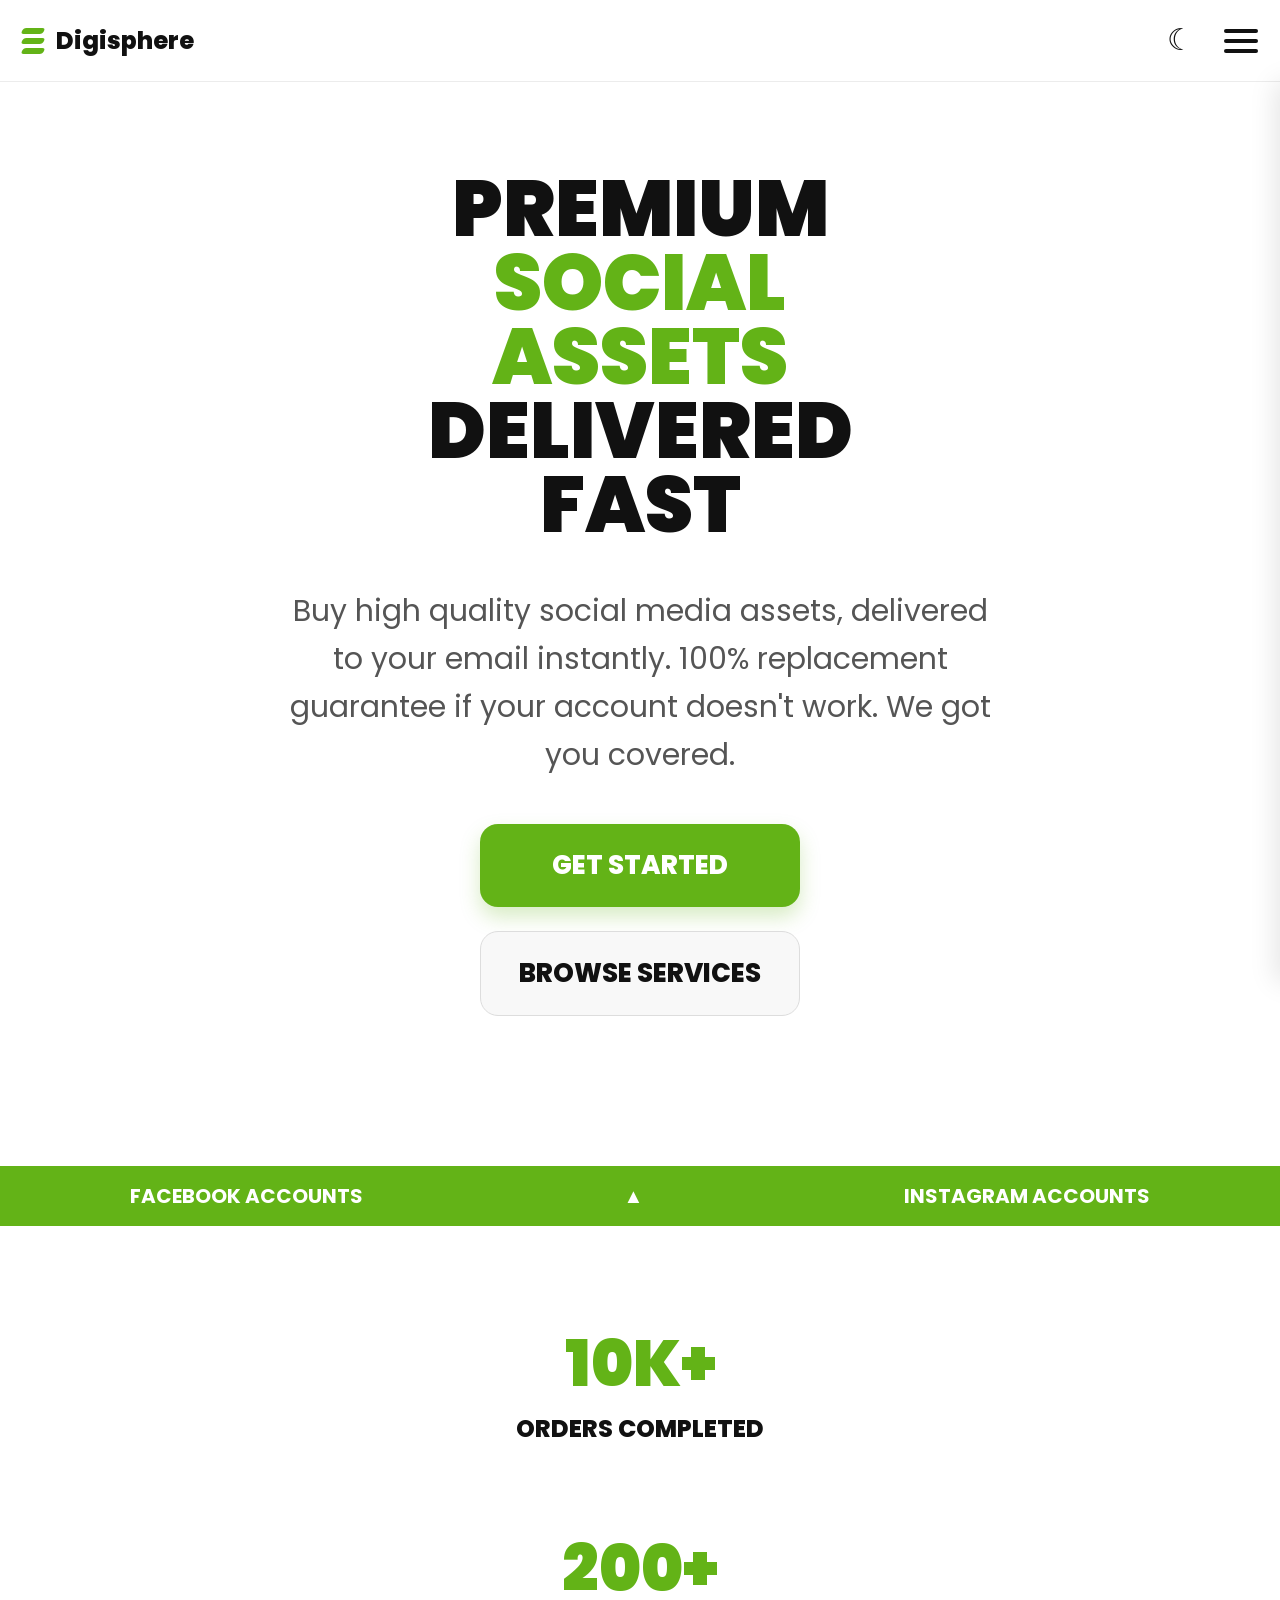
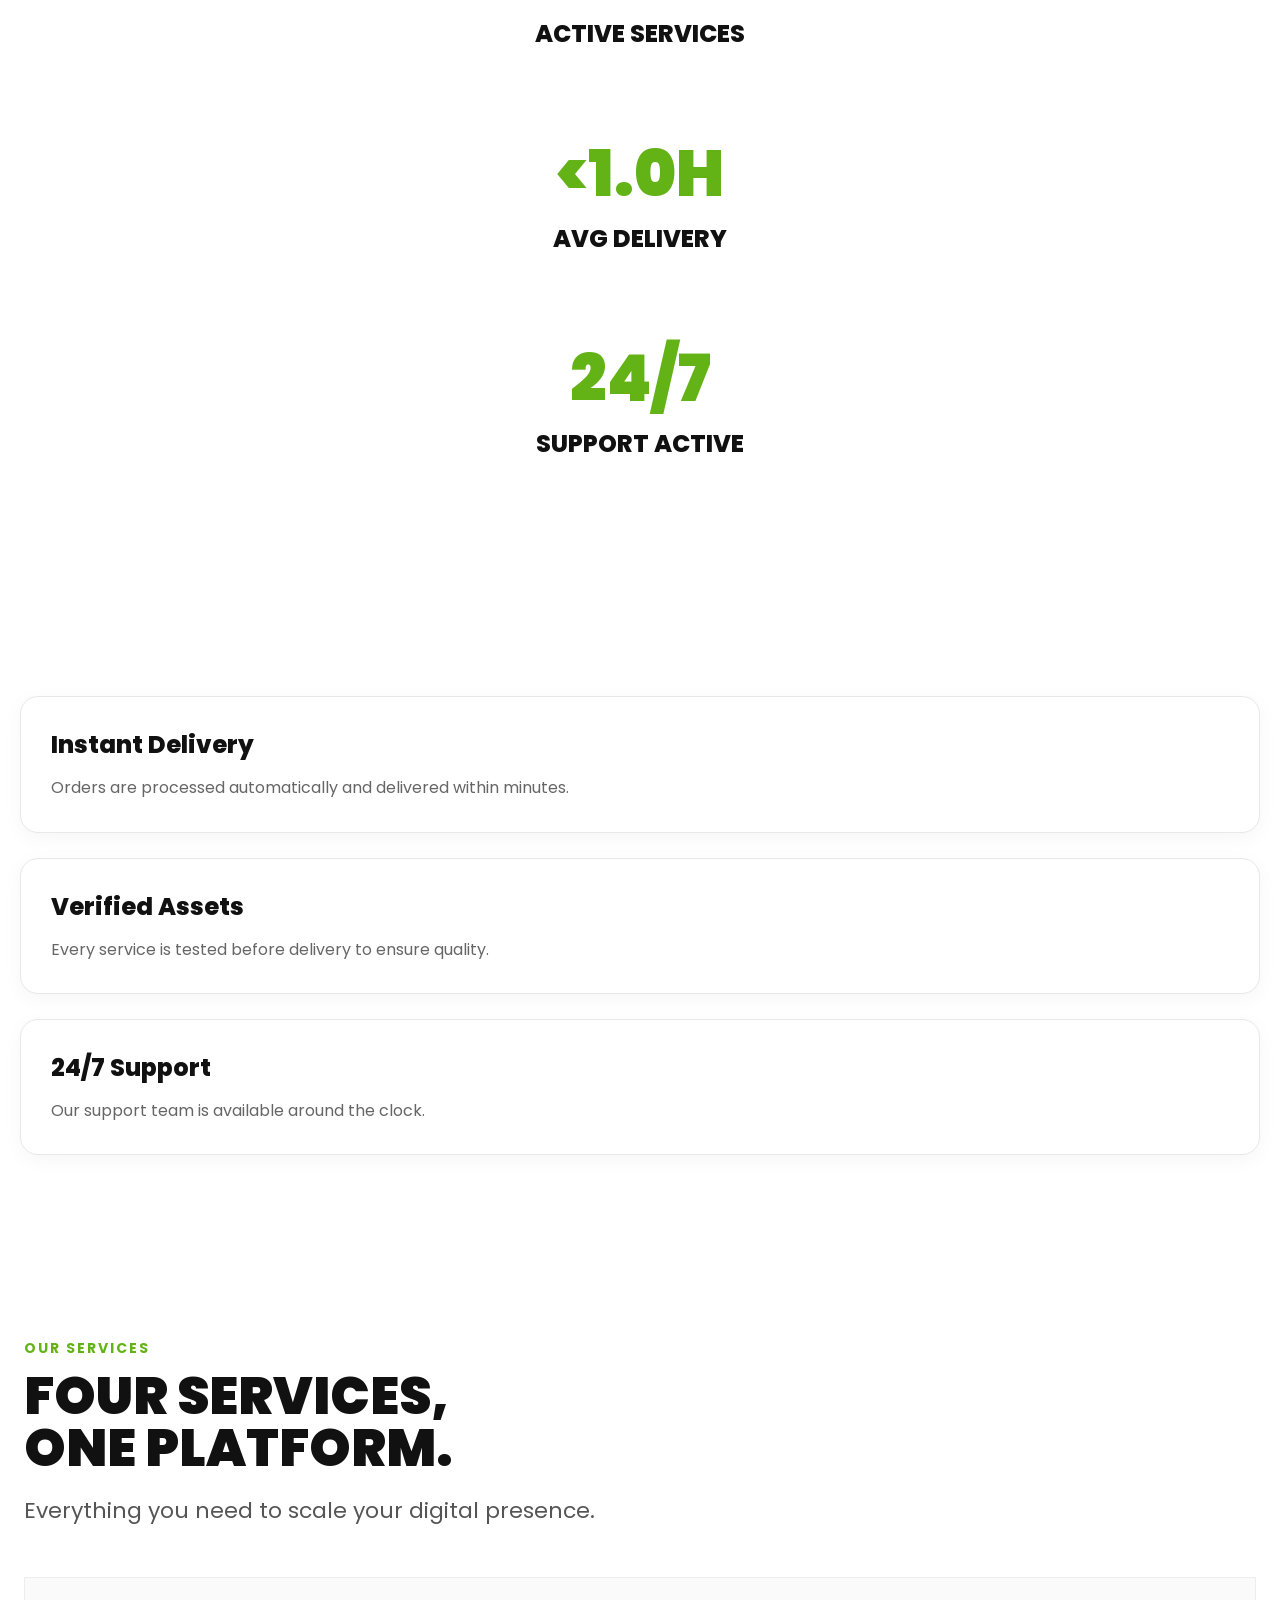
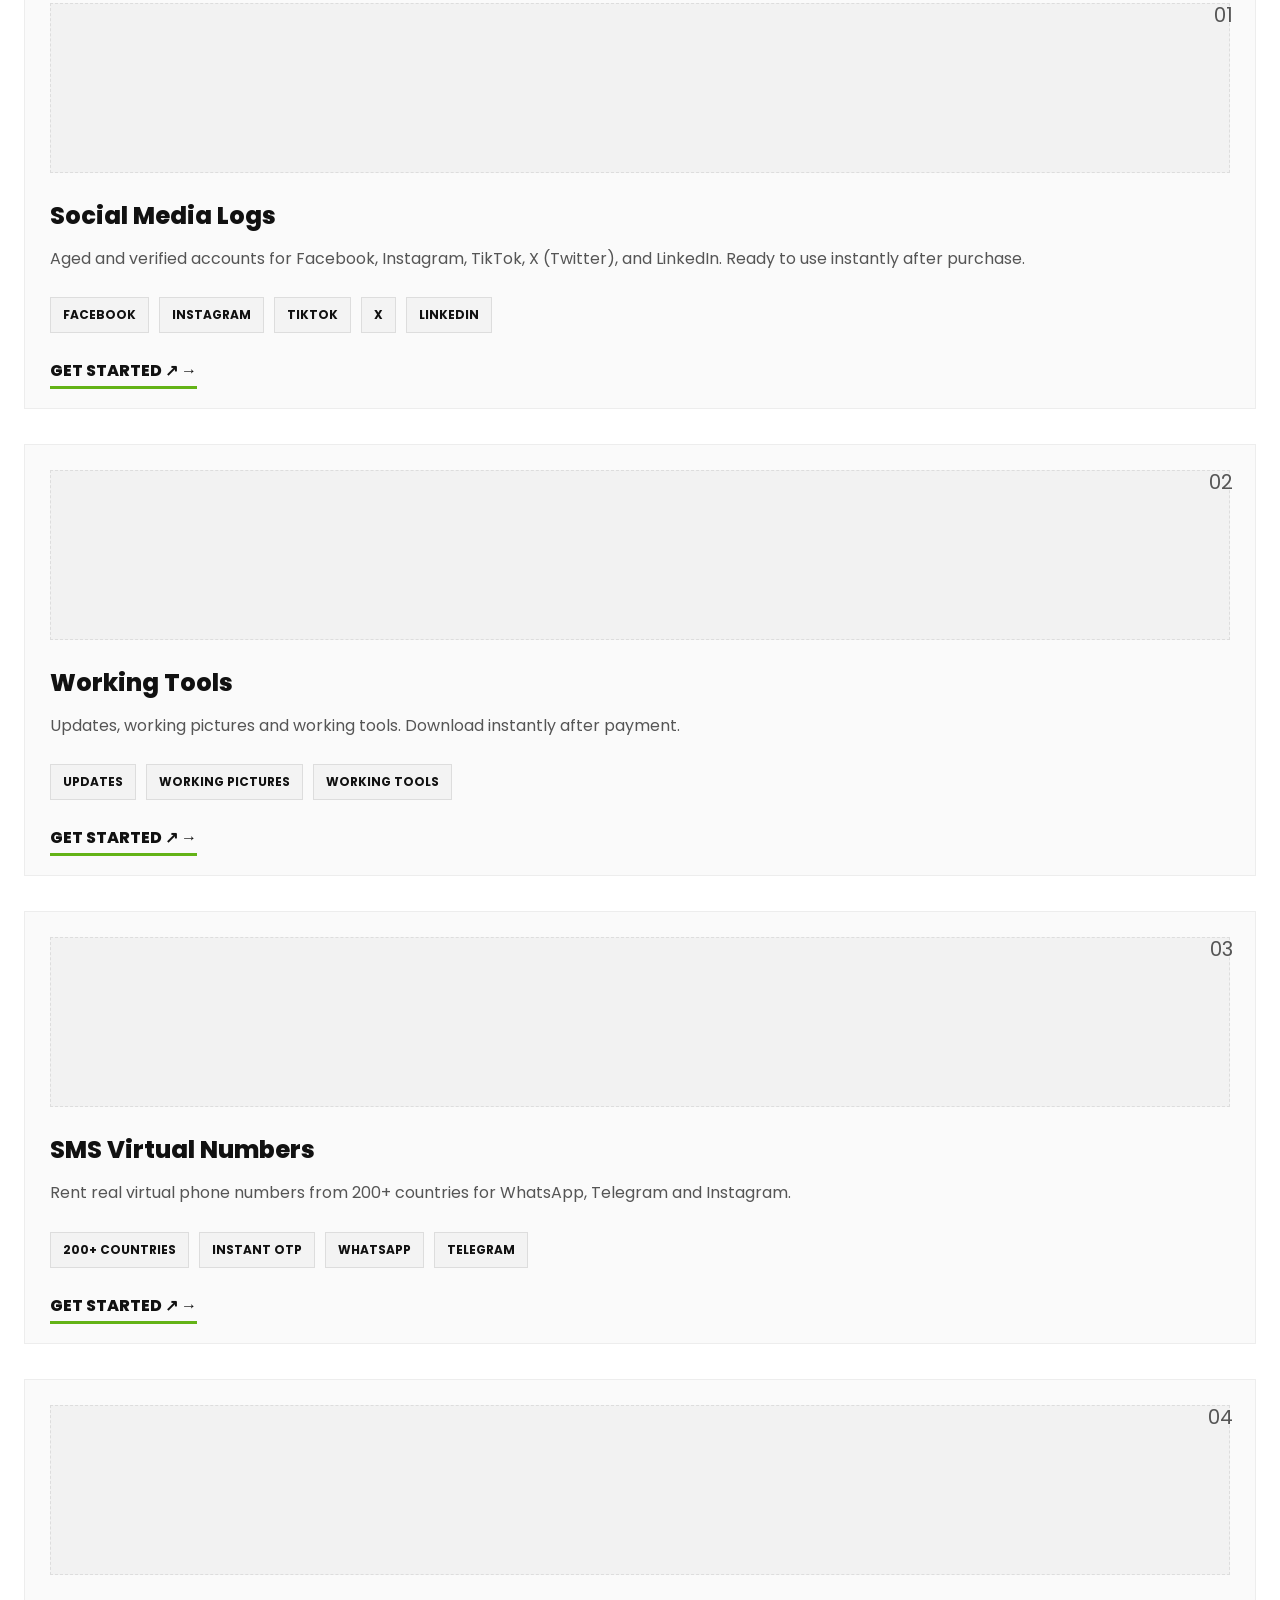
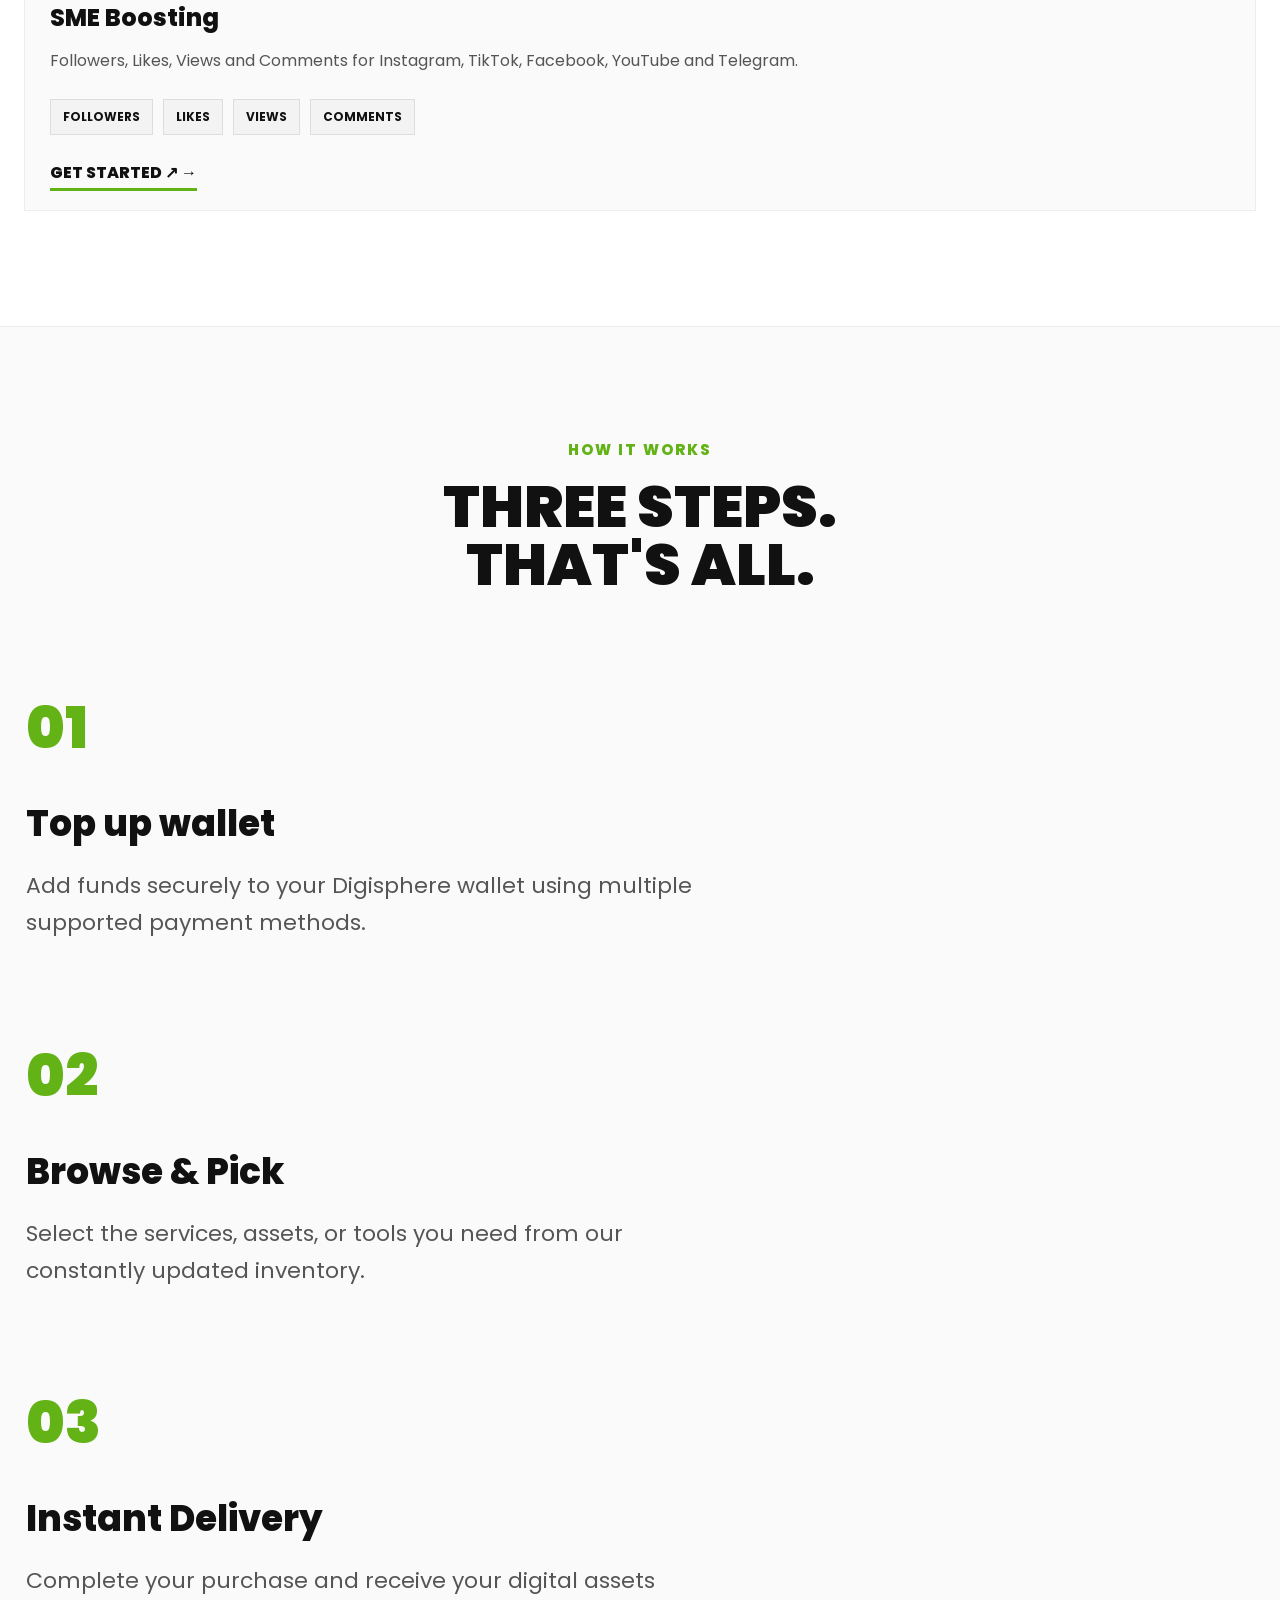
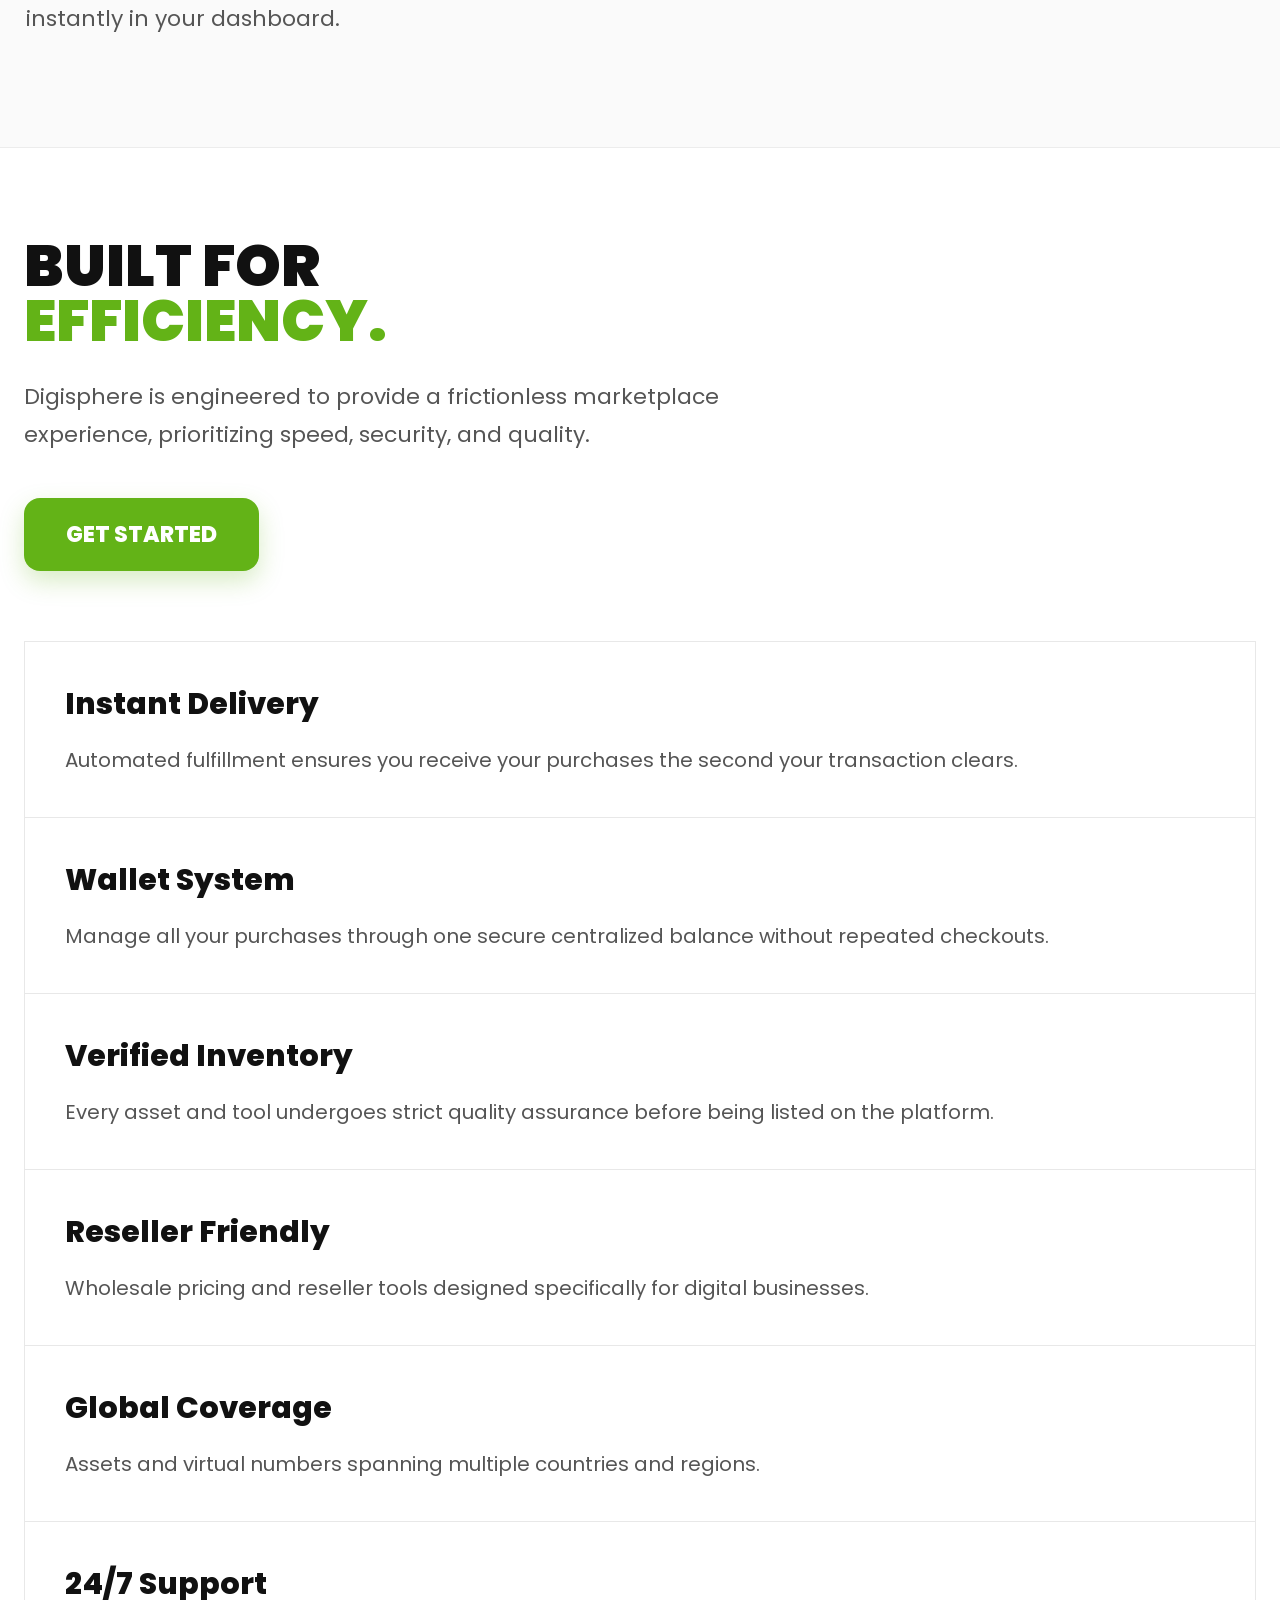
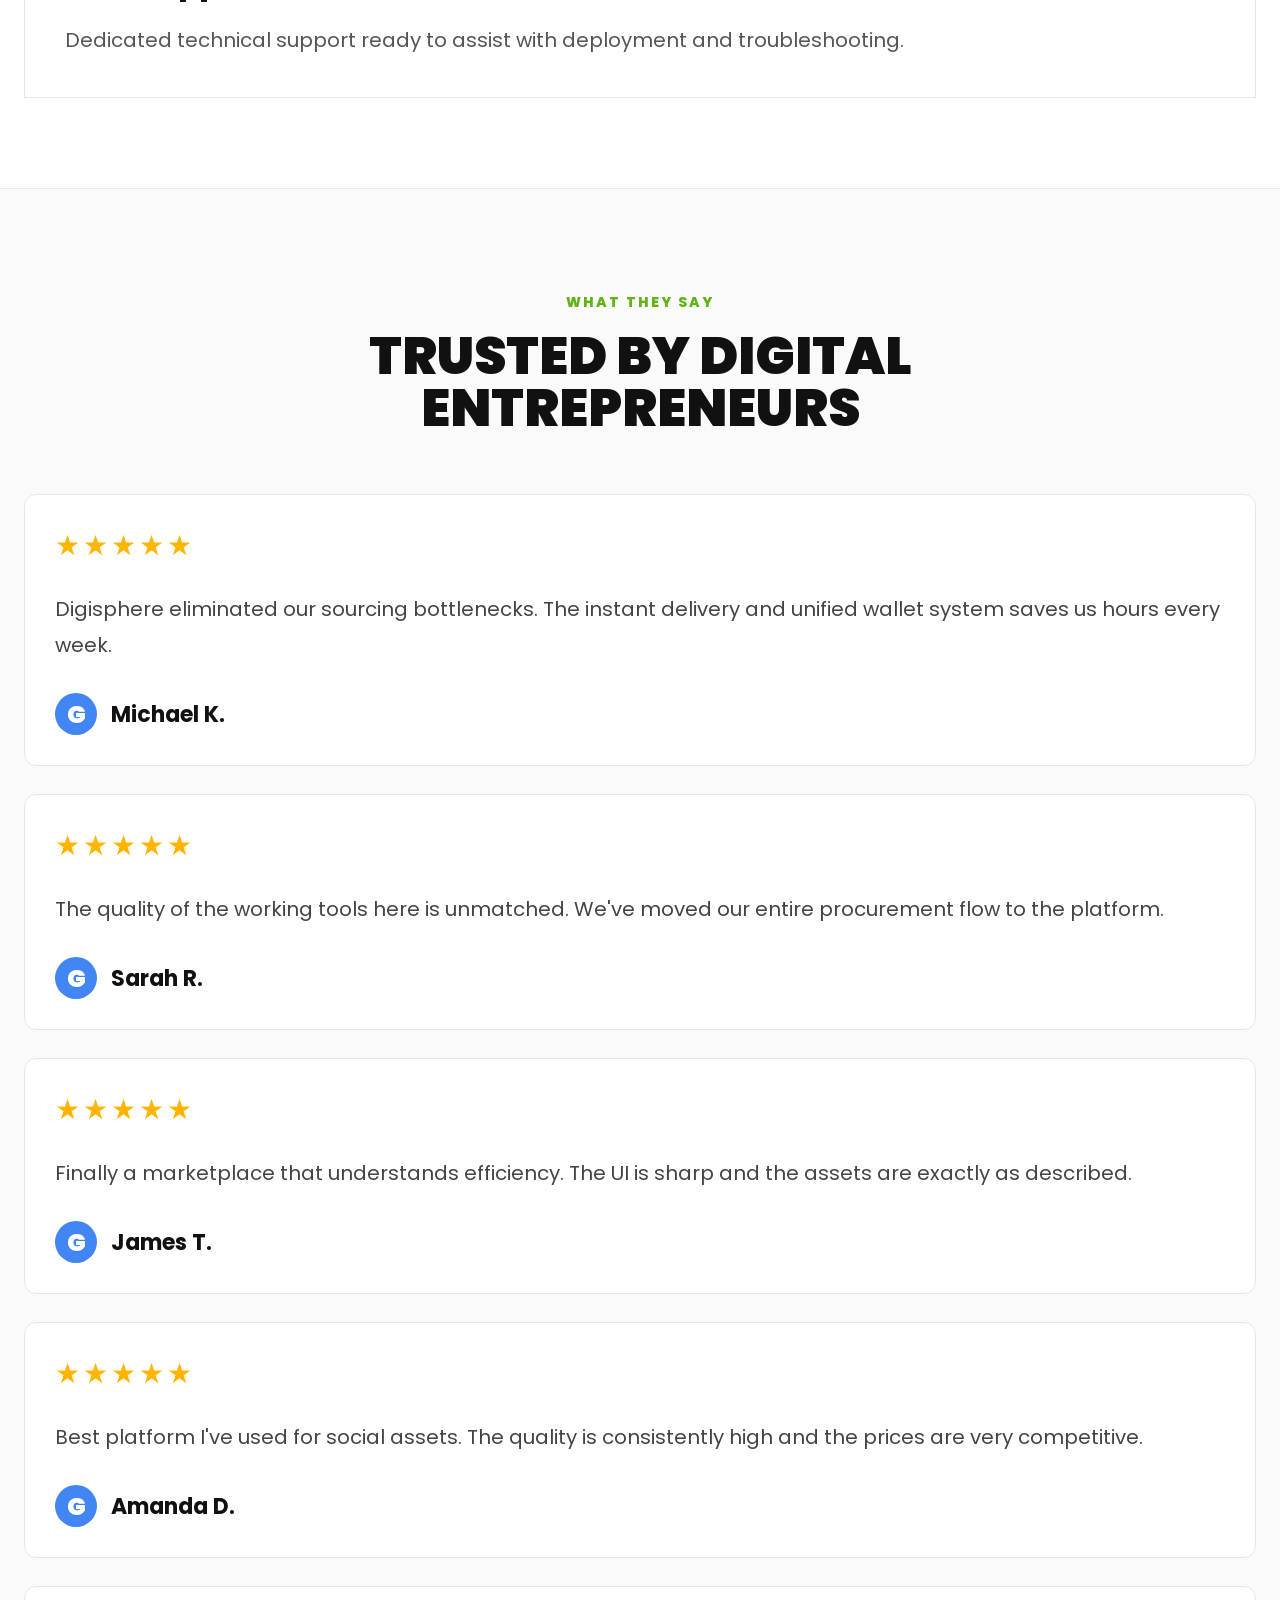
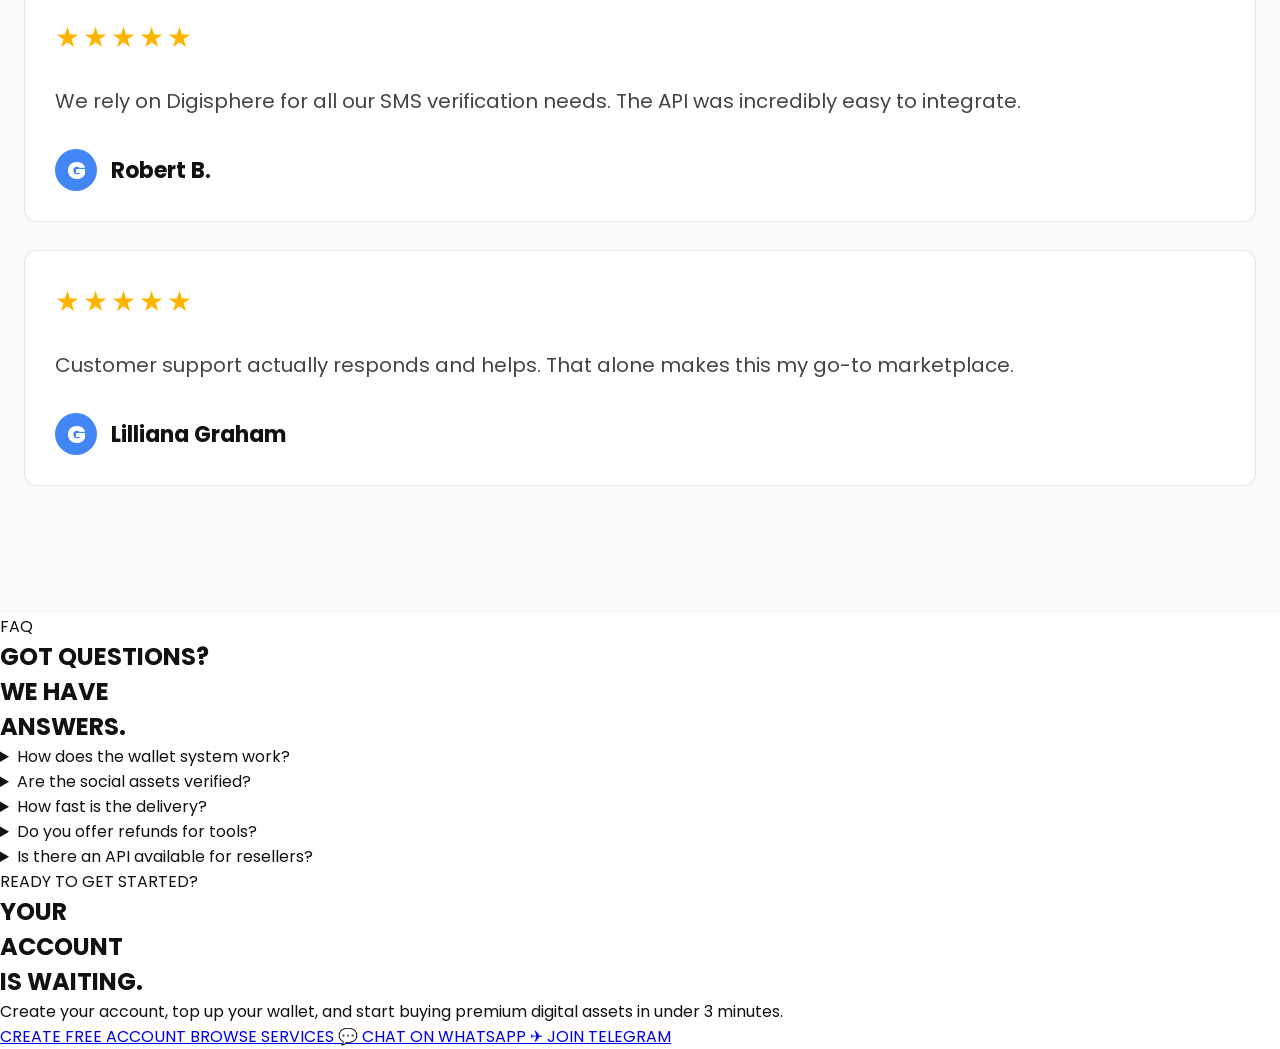
==== index.html @ 0a5900c3 "Add FAQ and CTA sections to index.html" ====
<!DOCTYPE html>
<html lang="en">
<head>
<meta charset="UTF-8">
<meta name="viewport" content="width=device-width, initial-scale=1.0">

<title>Digisphere</title>

<link rel="preconnect" href="https://fonts.googleapis.com">
<link rel="preconnect" href="https://fonts.gstatic.com" crossorigin>

<link href="https://fonts.googleapis.com/css2?family=Poppins:wght@300;400;500;600;700;800;900&display=swap" rel="stylesheet">

<link rel="stylesheet" href="style.css">
</head>

<body>

<header>

    <div class="logo">

        <div class="logo-icon">
            <span></span>
            <span></span>
            <span></span>
        </div>

        <h2>Digisphere</h2>

    </div>

    <div class="header-icons">

        <div class="moon">☾</div>

        <input type="checkbox" id="menu-toggle">

        <label for="menu-toggle" class="menu">

            <span></span>
            <span></span>
            <span></span>

        </label>

    </div>

</header>

<nav class="mobile-menu">

    <a href="#">Home</a>
    <a href="#">Services</a>
    <a href="#">Pricing</a>
    <a href="#">FAQ</a>
    <a href="#">Contact</a>

</nav>

</header>

<section class="hero">

<h1>
<span class="black">PREMIUM</span>

<span class="green">SOCIAL</span>

<span class="green">ASSETS</span>

<span class="black">DELIVERED</span>

<span class="black">FAST</span>
</h1>

<p>

Buy high quality social media assets,
delivered to your email instantly.
100% replacement guarantee if your
account doesn't work. We got you covered.

</p>

<div class="buttons">

<a href="#" class="btn green-btn">
GET STARTED
</a>

<a href="#" class="btn white-btn">
BROWSE SERVICES
</a>

</div>

</section>

<section class="ticker">

<div>FACEBOOK ACCOUNTS</div>

<div>▲</div>

<div>INSTAGRAM ACCOUNTS</div>

</section>

<section class="stats">

<div class="stat">

<h2>10K+</h2>

<p>ORDERS COMPLETED</p>

</div>

<div class="stat">

<h2>200+</h2>

<p>ACTIVE SERVICES</p>

</div>

<div class="stat">

<h2>&lt;1.0H</h2>

<p>AVG DELIVERY</p>

</div>

<div class="stat">

<h2>24/7</h2>

<p>SUPPORT ACTIVE</p>

</div>

</section>
<section class="features">

    <div class="feature-box">

        <h3>Instant Delivery</h3>

        <p>
            Orders are processed automatically and delivered within minutes.
        </p>

    </div>

    <div class="feature-box">

        <h3>Verified Assets</h3>

        <p>
            Every service is tested before delivery to ensure quality.
        </p>

    </div>

    <div class="feature-box">

        <h3>24/7 Support</h3>

        <p>
            Our support team is available around the clock.
        </p>

    </div>

</section>
<section class="services">

    <div class="section-title">
        <span>OUR SERVICES</span>
        <h2>FOUR SERVICES,<br>ONE PLATFORM.</h2>
        <p>Everything you need to scale your digital presence.</p>
    </div>

    <div class="service-card">

        <div class="service-image"></div>

        <div class="service-number">01</div>

        <h3>Social Media Logs</h3>

        <p>
            Aged and verified accounts for Facebook, Instagram,
            TikTok, X (Twitter), and LinkedIn. Ready to use
            instantly after purchase.
        </p>

        <div class="tags">
            <span>FACEBOOK</span>
            <span>INSTAGRAM</span>
            <span>TIKTOK</span>
            <span>X</span>
            <span>LINKEDIN</span>
        </div>

        <a href="#" class="service-btn">
            GET STARTED ↗ →
        </a>

    </div>

    <div class="service-card">

        <div class="service-image"></div>

        <div class="service-number">02</div>

        <h3>Working Tools</h3>

        <p>
            Updates, working pictures and working tools.
            Download instantly after payment.
        </p>

        <div class="tags">
            <span>UPDATES</span>
            <span>WORKING PICTURES</span>
            <span>WORKING TOOLS</span>
        </div>

        <a href="#" class="service-btn">
            GET STARTED ↗ →
        </a>

    </div>

    <div class="service-card">

        <div class="service-image"></div>

        <div class="service-number">03</div>

        <h3>SMS Virtual Numbers</h3>

        <p>
            Rent real virtual phone numbers from
            200+ countries for WhatsApp,
            Telegram and Instagram.
        </p>

        <div class="tags">
            <span>200+ COUNTRIES</span>
            <span>INSTANT OTP</span>
            <span>WHATSAPP</span>
            <span>TELEGRAM</span>
        </div>

        <a href="#" class="service-btn">
            GET STARTED ↗ →
        </a>

    </div>

    <div class="service-card">

        <div class="service-image"></div>

        <div class="service-number">04</div>

        <h3>SME Boosting</h3>

        <p>
            Followers, Likes, Views and Comments
            for Instagram, TikTok, Facebook,
            YouTube and Telegram.
        </p>

        <div class="tags">
            <span>FOLLOWERS</span>
            <span>LIKES</span>
            <span>VIEWS</span>
            <span>COMMENTS</span>
        </div>

        <a href="#" class="service-btn">
            GET STARTED ↗ →
        </a>

    </div>

</section>
<section class="how-it-works">

    <div class="how-title">

        <span>HOW IT WORKS</span>

        <h2>
            THREE STEPS.<br>
            THAT'S ALL.
        </h2>

    </div>

    <div class="steps">

        <div class="step">

            <div class="step-number">01</div>

            <h3>Top up wallet</h3>

            <p>
                Add funds securely to your Digisphere wallet
                using multiple supported payment methods.
            </p>

        </div>

        <div class="step">

            <div class="step-number">02</div>

            <h3>Browse & Pick</h3>

            <p>
                Select the services, assets, or tools you
                need from our constantly updated inventory.
            </p>

        </div>

        <div class="step">

            <div class="step-number">03</div>

            <h3>Instant Delivery</h3>

            <p>
                Complete your purchase and receive your
                digital assets instantly in your dashboard.
            </p>

        </div>

    </div>

</section>
<section class="efficiency">

    <div class="efficiency-header">

        <h2>
            <span class="black">BUILT FOR</span><br>
            <span class="green">EFFICIENCY.</span>
        </h2>

        <p>
            Digisphere is engineered to provide a frictionless marketplace
            experience, prioritizing speed, security, and quality.
        </p>

        <a href="#" class="efficiency-btn">
            GET STARTED
        </a>

    </div>

    <div class="feature-list">

        <div class="feature-item">
            <h3>Instant Delivery</h3>
            <p>Automated fulfillment ensures you receive your purchases the second your transaction clears.</p>
        </div>

        <div class="feature-item">
            <h3>Wallet System</h3>
            <p>Manage all your purchases through one secure centralized balance without repeated checkouts.</p>
        </div>

        <div class="feature-item">
            <h3>Verified Inventory</h3>
            <p>Every asset and tool undergoes strict quality assurance before being listed on the platform.</p>
        </div>

        <div class="feature-item">
            <h3>Reseller Friendly</h3>
            <p>Wholesale pricing and reseller tools designed specifically for digital businesses.</p>
        </div>

        <div class="feature-item">
            <h3>Global Coverage</h3>
            <p>Assets and virtual numbers spanning multiple countries and regions.</p>
        </div>

        <div class="feature-item">
            <h3>24/7 Support</h3>
            <p>Dedicated technical support ready to assist with deployment and troubleshooting.</p>
        </div>

    </div>

</section>
<section class="testimonials">

    <div class="testimonial-title">

        <span>WHAT THEY SAY</span>

        <h2>TRUSTED BY DIGITAL<br>ENTREPRENEURS</h2>

    </div>

    <div class="testimonial-card">

        <div class="stars">★★★★★</div>

        <p>
            Digisphere eliminated our sourcing bottlenecks.
            The instant delivery and unified wallet system
            saves us hours every week.
        </p>

        <div class="reviewer">
            <div class="google-logo">G</div>
            <h4>Michael K.</h4>
        </div>

    </div>

    <div class="testimonial-card">

        <div class="stars">★★★★★</div>

        <p>
            The quality of the working tools here is unmatched.
            We've moved our entire procurement flow to the platform.
        </p>

        <div class="reviewer">
            <div class="google-logo">G</div>
            <h4>Sarah R.</h4>
        </div>

    </div>

    <div class="testimonial-card">

        <div class="stars">★★★★★</div>

        <p>
            Finally a marketplace that understands efficiency.
            The UI is sharp and the assets are exactly as described.
        </p>

        <div class="reviewer">
            <div class="google-logo">G</div>
            <h4>James T.</h4>
        </div>

    </div>

    <div class="testimonial-card">

        <div class="stars">★★★★★</div>

        <p>
            Best platform I've used for social assets.
            The quality is consistently high and the prices are very competitive.
        </p>

        <div class="reviewer">
            <div class="google-logo">G</div>
            <h4>Amanda D.</h4>
        </div>

    </div>

    <div class="testimonial-card">

        <div class="stars">★★★★★</div>

        <p>
            We rely on Digisphere for all our SMS verification
            needs. The API was incredibly easy to integrate.
        </p>

        <div class="reviewer">
            <div class="google-logo">G</div>
            <h4>Robert B.</h4>
        </div>

    </div>

    <div class="testimonial-card">

        <div class="stars">★★★★★</div>

        <p>
            Customer support actually responds and helps.
            That alone makes this my go-to marketplace.
        </p>

        <div class="reviewer">
            <div class="google-logo">G</div>
            <h4>Lilliana Graham</h4>
        </div>

    </div>

</section>
<section class="faq">

    <div class="faq-header">

        <span>FAQ</span>

        <h2>
            GOT QUESTIONS?<br>
            WE HAVE<br>
            ANSWERS.
        </h2>

    </div>

    <div class="faq-list">

        <details>
            <summary>How does the wallet system work?</summary>
            <p>Add funds once and use your wallet balance to purchase any service instantly.</p>
        </details>

        <details>
            <summary>Are the social assets verified?</summary>
            <p>Yes. Every account and digital asset is checked before being listed.</p>
        </details>

        <details>
            <summary>How fast is the delivery?</summary>
            <p>Most orders are delivered automatically within a few minutes.</p>
        </details>

        <details>
            <summary>Do you offer refunds for tools?</summary>
            <p>Refunds are handled according to our replacement and refund policy.</p>
        </details>

        <details>
            <summary>Is there an API available for resellers?</summary>
            <p>Yes. API access is available for approved reseller accounts.</p>
        </details>

    </div>

</section>


<section class="cta">

    <div class="cta-box">

        <span>READY TO GET STARTED?</span>

        <h2>
            YOUR<br>
            ACCOUNT<br>
            IS WAITING.
        </h2>

        <p>

            Create your account, top up your wallet,
            and start buying premium digital assets
            in under 3 minutes.

        </p>

        <a href="singup.html" class="cta-main">
            CREATE FREE ACCOUNT
        </a>

        <a href="browse.html" class="cta-outline">
            BROWSE SERVICES
        </a>

        <a href="2349117412352" class="cta-whatsapp">
            💬 CHAT ON WHATSAPP
        </a>

        <a href="https://t.me/+Xbt-w6-TwsozYjY0" class="cta-telegram">
            ✈ JOIN TELEGRAM
        </a>

    </div>

</section>
</body>
</html>
---- style.css ----
/* ==========================
   GLOBAL
========================== */

*{
    margin:0;
    padding:0;
    box-sizing:border-box;
}

body{
    font-family:'Poppins',sans-serif;
    background:#ffffff;
    color:#111;
}

/* ==========================
   HEADER
========================== */

header{
    height:82px;
    display:flex;
    justify-content:space-between;
    align-items:center;
    padding:0 22px;
    border-bottom:1px solid #ececec;
    background:#fff;
    position:sticky;
    top:0;
    z-index:100;
}

.logo{
    display:flex;
    align-items:center;
    gap:12px;
}

.logo h2{
    font-size:24px;
    font-weight:800;
    color:#111;
}

/* Logo */

.logo-icon{
    display:flex;
    flex-direction:column;
    gap:4px;
}

.logo-icon span{
    width:22px;
    height:6px;
    background:#63b317;
    border-radius:30px;
    transform:skew(-25deg);
}

.header-icons{
    display:flex;
    align-items:center;
    gap:30px;
}

.moon{
    font-size:30px;
    cursor:pointer;
}

.menu{
    display:flex;
    flex-direction:column;
    gap:6px;
    cursor:pointer;
}

.menu span{
    width:34px;
    height:4px;
    background:#111;
    border-radius:20px;
}

/* ==========================
   HERO
========================== */

.hero{
    max-width:900px;
    margin:auto;
    padding:90px 25px 70px;
    text-align:center;
}

.hero h1{
    display:flex;
    flex-direction:column;
    line-height:.95;
}

.hero h1 span{
    font-size:78px;
    font-weight:900;
}

.black{
    color:#111;
}

.green{
    color:#63b317;
}

.hero p{
    margin:45px auto;
    max-width:720px;
    font-size:30px;
    line-height:1.6;
    color:#555;
}

/* ==========================
   BUTTONS
========================== */

.buttons{
    display:flex;
    flex-direction:column;
    align-items:center;
    gap:24px;
}

.btn{
    width:320px;
    text-decoration:none;
    text-align:center;
    padding:22px 0;
    border-radius:18px;
    font-weight:800;
    font-size:26px;
    transition:.3s;
}

.green-btn{
    background:#63b317;
    color:#fff;
    box-shadow:0 10px 20px rgba(99,179,23,.25);
}

.green-btn:hover{
    transform:translateY(-2px);
}

.white-btn{
    background:#f8f8f8;
    color:#111;
    border:1px solid #ddd;
}

/* ==========================
   GREEN BAR
========================== */

.ticker{
    margin-top:80px;
    background:#63b317;
    color:#fff;
    height:60px;
    display:flex;
    justify-content:space-around;
    align-items:center;
    font-weight:700;
    font-size:20px;
}

/* ==========================
   STATS
========================== */

.stats{
    padding:90px 20px;
    text-align:center;
}

.stat{
    margin-bottom:75px;
}

.stat h2{
    color:#63b317;
    font-size:64px;
    font-weight:900;
}

.stat p{
    font-size:24px;
    font-weight:800;
    color:#111;
}

/* ==========================
   MOBILE
========================== */

@media(max-width:768px){

.logo h2{
    font-size:20px;
}

.hero{
    padding:70px 22px 50px;
}

.hero h1 span{
    font-size:38px;
}

.hero p{
    font-size:18px;
    margin:35px auto;
}

.btn{
    width:275px;
    font-size:18px;
    padding:18px 0;
    border-radius:14px;
}

.ticker{
    font-size:14px;
    height:52px;
}

.stat{
    margin-bottom:55px;
}

.stat h2{
    font-size:48px;
}

.stat p{
    font-size:18px;
}

.moon{
    font-size:22px;
}

.menu span{
    width:28px;
    height:3px;
}

header{
    height:72px;
    padding:0 18px;
}

}
/* ==========================
   MOBILE MENU
========================== */

#menu-toggle{
    display:none;
}

.mobile-menu{
    position:fixed;
    top:82px;
    right:-280px;
    width:280px;
    height:100vh;
    background:#fff;
    box-shadow:-5px 0 25px rgba(0,0,0,.1);
    transition:.35s ease;
    z-index:999;
    display:flex;
    flex-direction:column;
    padding:40px 25px;
    gap:25px;
}

.mobile-menu a{
    text-decoration:none;
    color:#111;
    font-size:18px;
    font-weight:600;
}

#menu-toggle:checked ~ .mobile-menu{
    right:0;
}

.mobile-menu a:hover{
    color:#63b317;
}
/* ==========================
   FEATURES
========================== */

.features{
    padding:70px 20px 100px;
    display:flex;
    flex-direction:column;
    gap:25px;
}

.feature-box{
    background:#fff;
    border:1px solid #e8e8e8;
    border-radius:18px;
    padding:30px;
    box-shadow:0 5px 20px rgba(0,0,0,.04);
}

.feature-box h3{
    font-size:24px;
    font-weight:800;
    margin-bottom:12px;
}

.feature-box p{
    color:#666;
    line-height:1.7;
}
/*==========================
   SERVICES
==========================*/

.services{
    padding:80px 24px;
    background:#fff;
}

.section-title span{
    color:#63b317;
    font-size:14px;
    font-weight:700;
    letter-spacing:2px;
}

.section-title h2{
    margin-top:10px;
    font-size:52px;
    line-height:1;
    font-weight:900;
    color:#111;
}

.section-title p{
    margin-top:20px;
    color:#555;
    font-size:22px;
    margin-bottom:50px;
}

.service-card{
    position:relative;
    background:#fafafa;
    border:1px solid #ededed;
    padding:25px;
    margin-bottom:35px;
}

.service-image{
    width:100%;
    height:170px;
    background:#f2f2f2;
    border:1px dashed #ddd;
    margin-bottom:25px;
}

.service-number{
    position:absolute;
    top:22px;
    right:22px;
    font-size:20px;
    color:#555;
}

.service-card h3{
    font-size:24px;
    font-weight:800;
    margin-bottom:12px;
}

.service-card p{
    color:#555;
    line-height:1.7;
}

.tags{
    display:flex;
    flex-wrap:wrap;
    gap:10px;
    margin:25px 0;
}

.tags span{
    background:#f3f3f3;
    border:1px solid #ddd;
    padding:8px 12px;
    font-size:12px;
    font-weight:700;
}

.service-btn{
    color:#111;
    text-decoration:none;
    font-weight:800;
    border-bottom:3px solid #63b317;
    padding-bottom:4px;
}

@media(max-width:768px){

.section-title h2{
    font-size:42px;
}

.section-title p{
    font-size:18px;
}

.service-card{
    padding:24px;
}

.service-image{
    height:150px;
}

.service-card h3{
    font-size:20px;
}

}
/*=========================
    HOW IT WORKS
=========================*/

.how-it-works{
    background:#fafafa;
    padding:110px 26px;
    border-top:1px solid #ececec;
    border-bottom:1px solid #ececec;
}

.how-title{
    text-align:center;
    margin-bottom:90px;
}

.how-title span{
    color:#63b317;
    font-size:15px;
    font-weight:800;
    letter-spacing:2px;
}

.how-title h2{
    margin-top:16px;
    font-size:58px;
    line-height:1;
    font-weight:900;
    color:#111;
}

.steps{
    display:flex;
    flex-direction:column;
    gap:90px;
}

.step-number{
    color:#63b317;
    font-size:58px;
    font-weight:900;
    margin-bottom:25px;
}

.step h3{
    font-size:36px;
    font-weight:800;
    color:#111;
    margin-bottom:16px;
}

.step p{
    font-size:22px;
    line-height:1.7;
    color:#555;
    max-width:700px;
}

/* Mobile */

@media(max-width:768px){

.how-it-works{
    padding:90px 26px;
}

.how-title{
    margin-bottom:70px;
}

.how-title h2{
    font-size:38px;
}

.steps{
    gap:70px;
}

.step-number{
    font-size:46px;
}

.step h3{
    font-size:24px;
}

.step p{
    font-size:18px;
}

}
/*=========================
   BUILT FOR EFFICIENCY
=========================*/

.efficiency{
    padding:90px 24px;
    background:#fff;
}

.efficiency-header h2{
    font-size:58px;
    line-height:.95;
    font-weight:900;
    margin-bottom:30px;
}

.efficiency-header p{
    font-size:22px;
    line-height:1.7;
    color:#555;
    max-width:700px;
    margin-bottom:45px;
}

.efficiency-btn{
    display:inline-block;
    background:#63b317;
    color:#fff;
    text-decoration:none;
    font-weight:800;
    font-size:22px;
    padding:20px 42px;
    border-radius:16px;
    box-shadow:0 10px 24px rgba(99,179,23,.25);
    margin-bottom:70px;
}

.feature-list{
    border:1px solid #e8e8e8;
}

.feature-item{
    padding:40px;
    border-bottom:1px solid #e8e8e8;
}

.feature-item:last-child{
    border-bottom:none;
}

.feature-item h3{
    font-size:30px;
    font-weight:800;
    color:#111;
    margin-bottom:16px;
}

.feature-item p{
    font-size:20px;
    line-height:1.7;
    color:#555;
}

/* Mobile */

@media(max-width:768px){

.efficiency{
    padding:80px 24px;
}

.efficiency-header h2{
    font-size:38px;
}

.efficiency-header p{
    font-size:18px;
}

.efficiency-btn{
    width:210px;
    text-align:center;
    font-size:18px;
    padding:18px 0;
    border-radius:14px;
}

.feature-item{
    padding:28px;
}

.feature-item h3{
    font-size:20px;
}

.feature-item p{
    font-size:18px;
}

}
/*=========================
    TESTIMONIALS
=========================*/

.testimonials{
    background:#fafafa;
    padding:100px 24px;
    border-top:1px solid #ececec;
}

.testimonial-title{
    text-align:center;
    margin-bottom:60px;
}

.testimonial-title span{
    color:#63b317;
    font-size:14px;
    font-weight:800;
    letter-spacing:2px;
}

.testimonial-title h2{
    margin-top:16px;
    font-size:52px;
    font-weight:900;
    line-height:1;
    color:#111;
}

.testimonial-card{
    background:#fff;
    border:1px solid #e7e7e7;
    border-radius:12px;
    padding:30px;
    margin-bottom:28px;
}

.stars{
    color:#FFB400;
    font-size:28px;
    letter-spacing:3px;
    margin-bottom:24px;
}

.testimonial-card p{
    color:#444;
    font-size:20px;
    line-height:1.8;
    margin-bottom:30px;
}

.reviewer{
    display:flex;
    align-items:center;
    gap:14px;
}

.google-logo{
    width:42px;
    height:42px;
    border-radius:50%;
    background:#4285F4;
    color:#fff;
    display:flex;
    align-items:center;
    justify-content:center;
    font-size:24px;
    font-weight:900;
}

.reviewer h4{
    font-size:22px;
    font-weight:700;
    color:#111;
}

/* Mobile */

@media(max-width:768px){

.testimonials{
    padding:80px 20px;
}

.testimonial-title h2{
    font-size:36px;
}

.stars{
    font-size:22px;
}

.testimonial-card{
    padding:28px;
    border-radius:10px;
}

.testimonial-card p{
    font-size:18px;
}

.reviewer h4{
    font-size:18px;
}

.google-logo{
    width:34px;
    height:34px;
    font-size:18px;
}

}
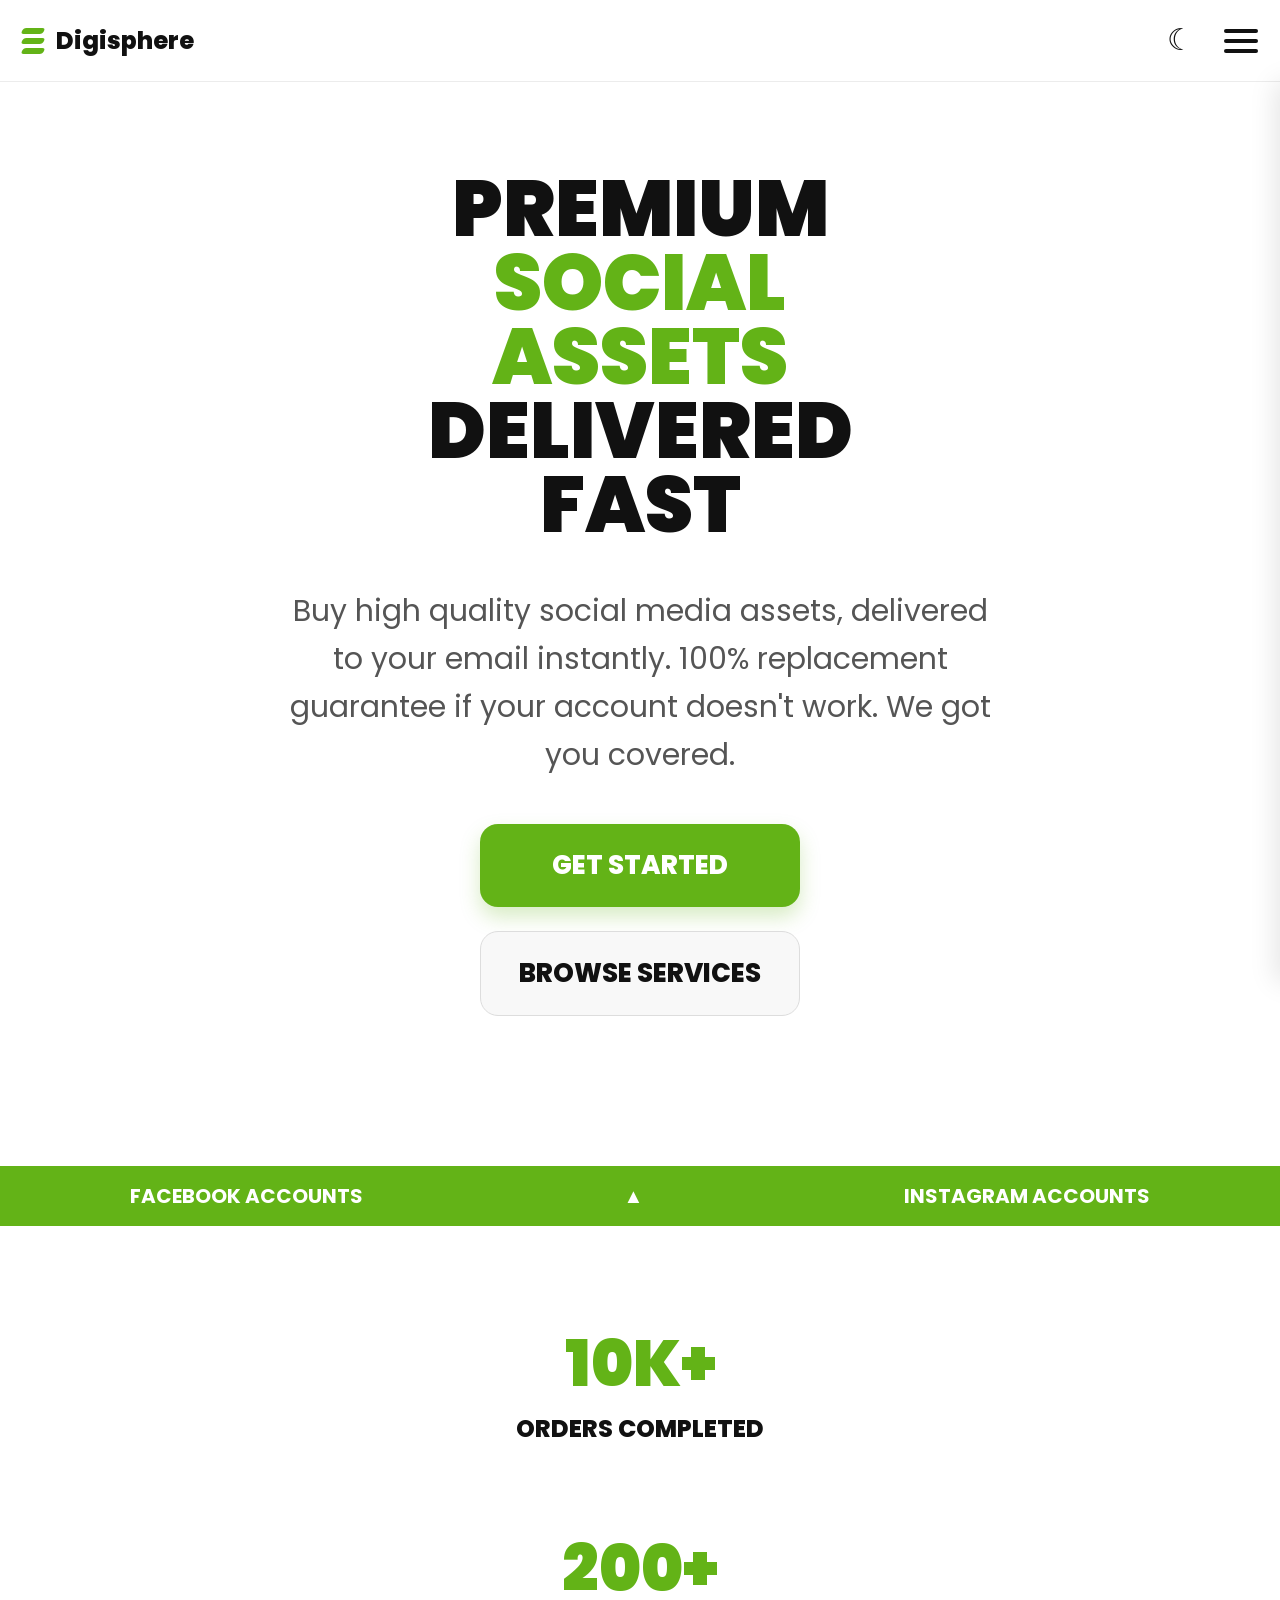
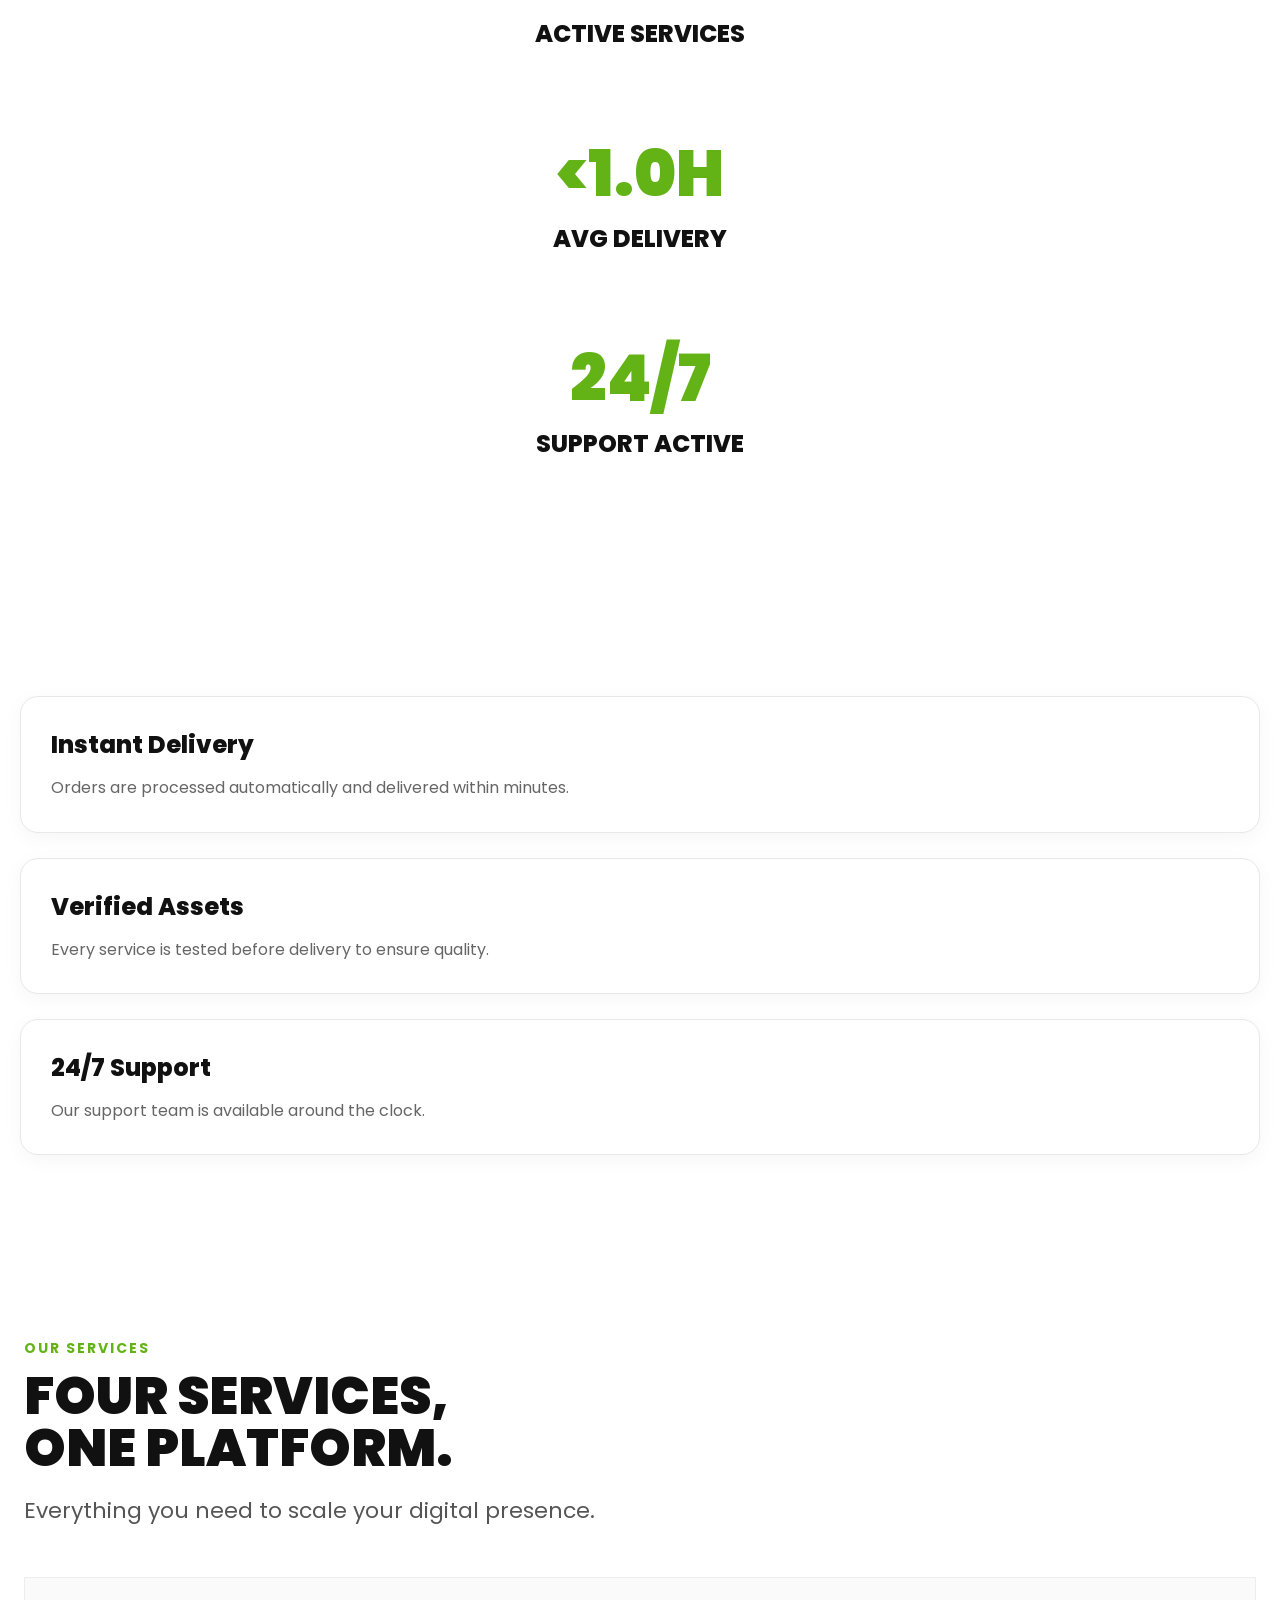
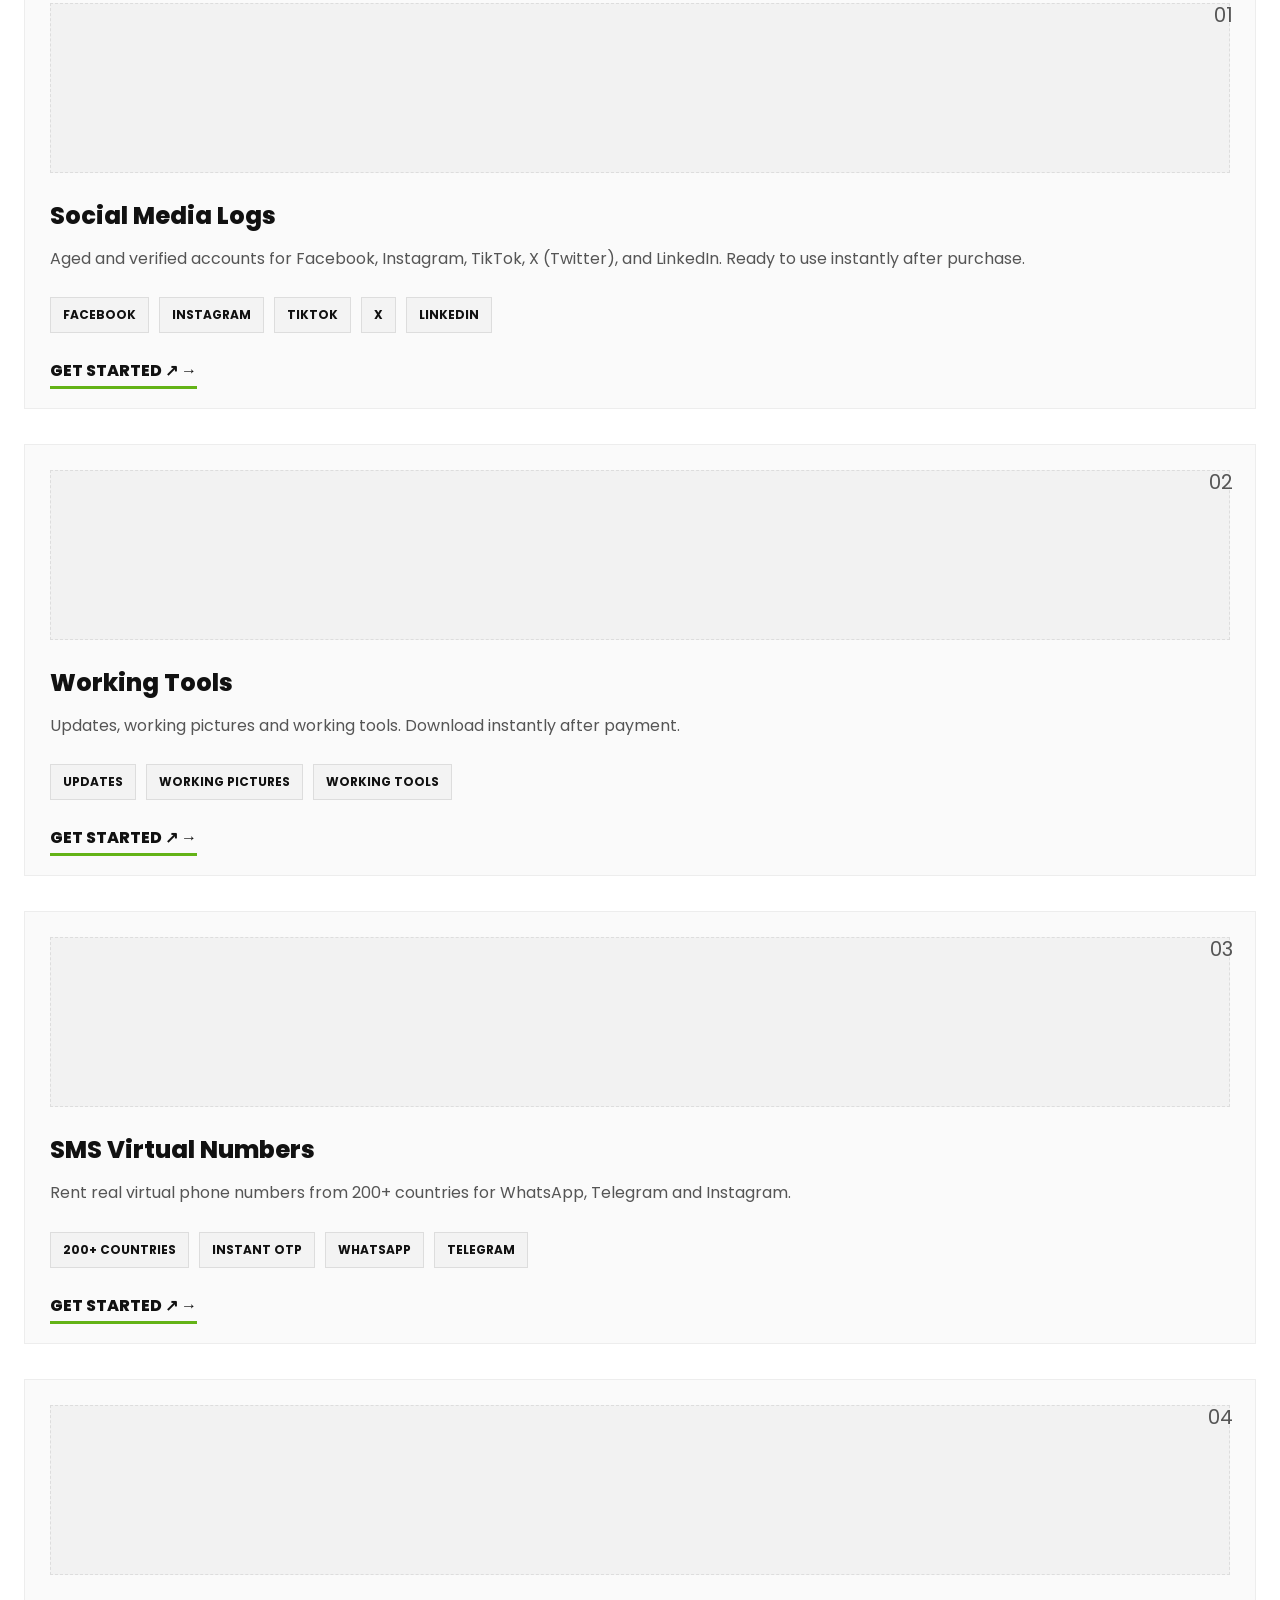
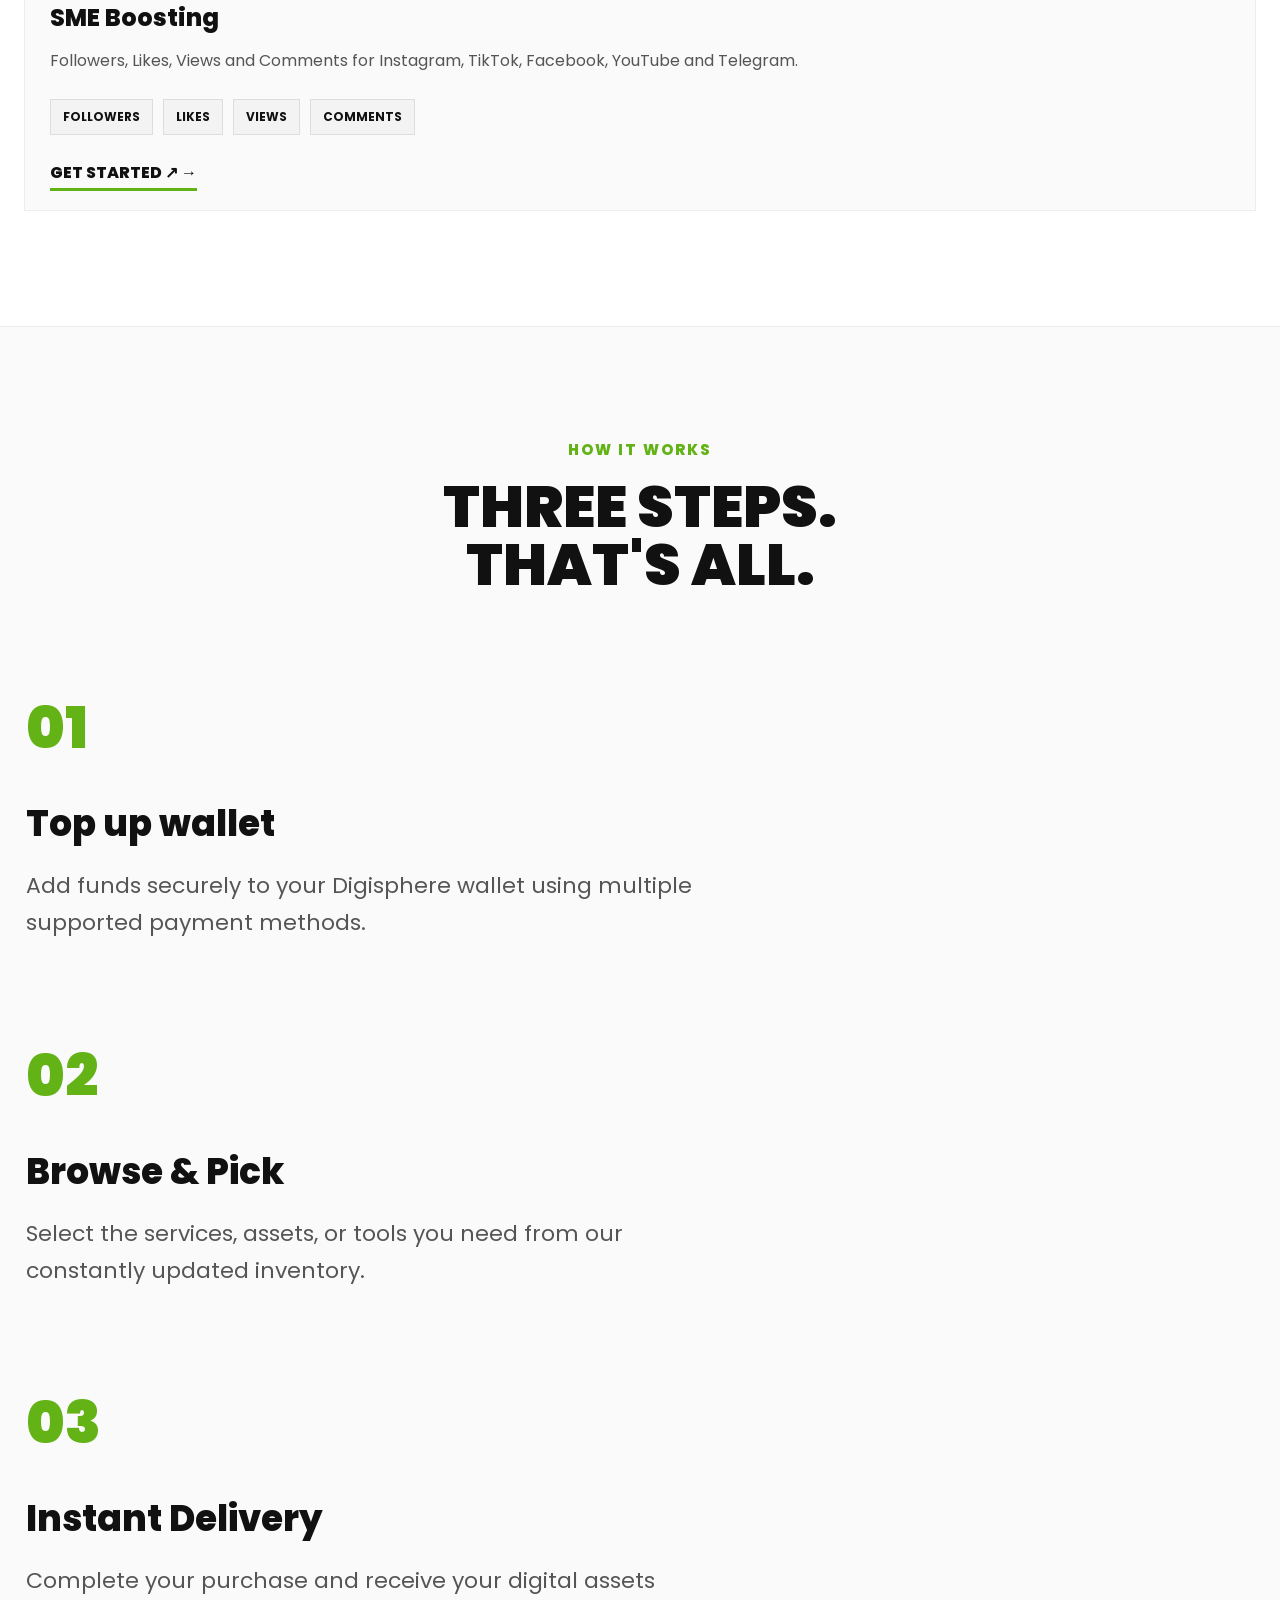
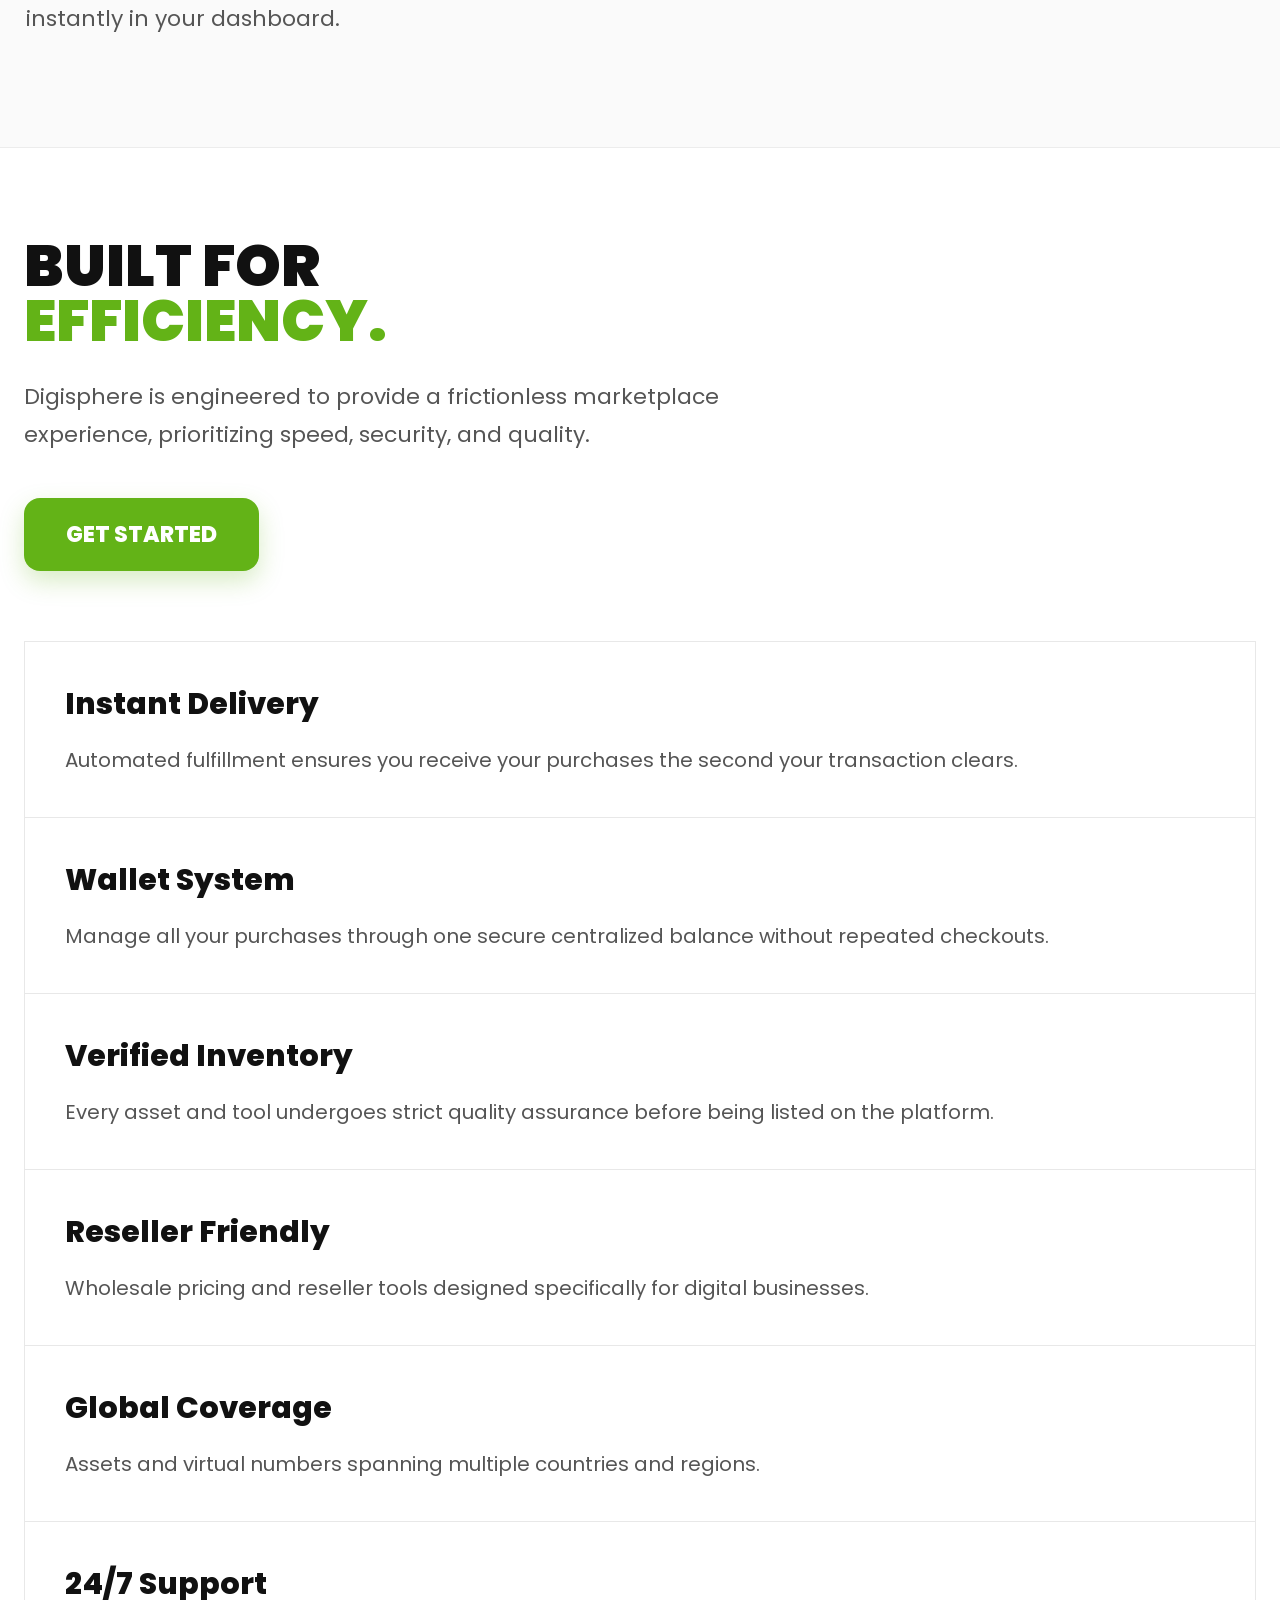
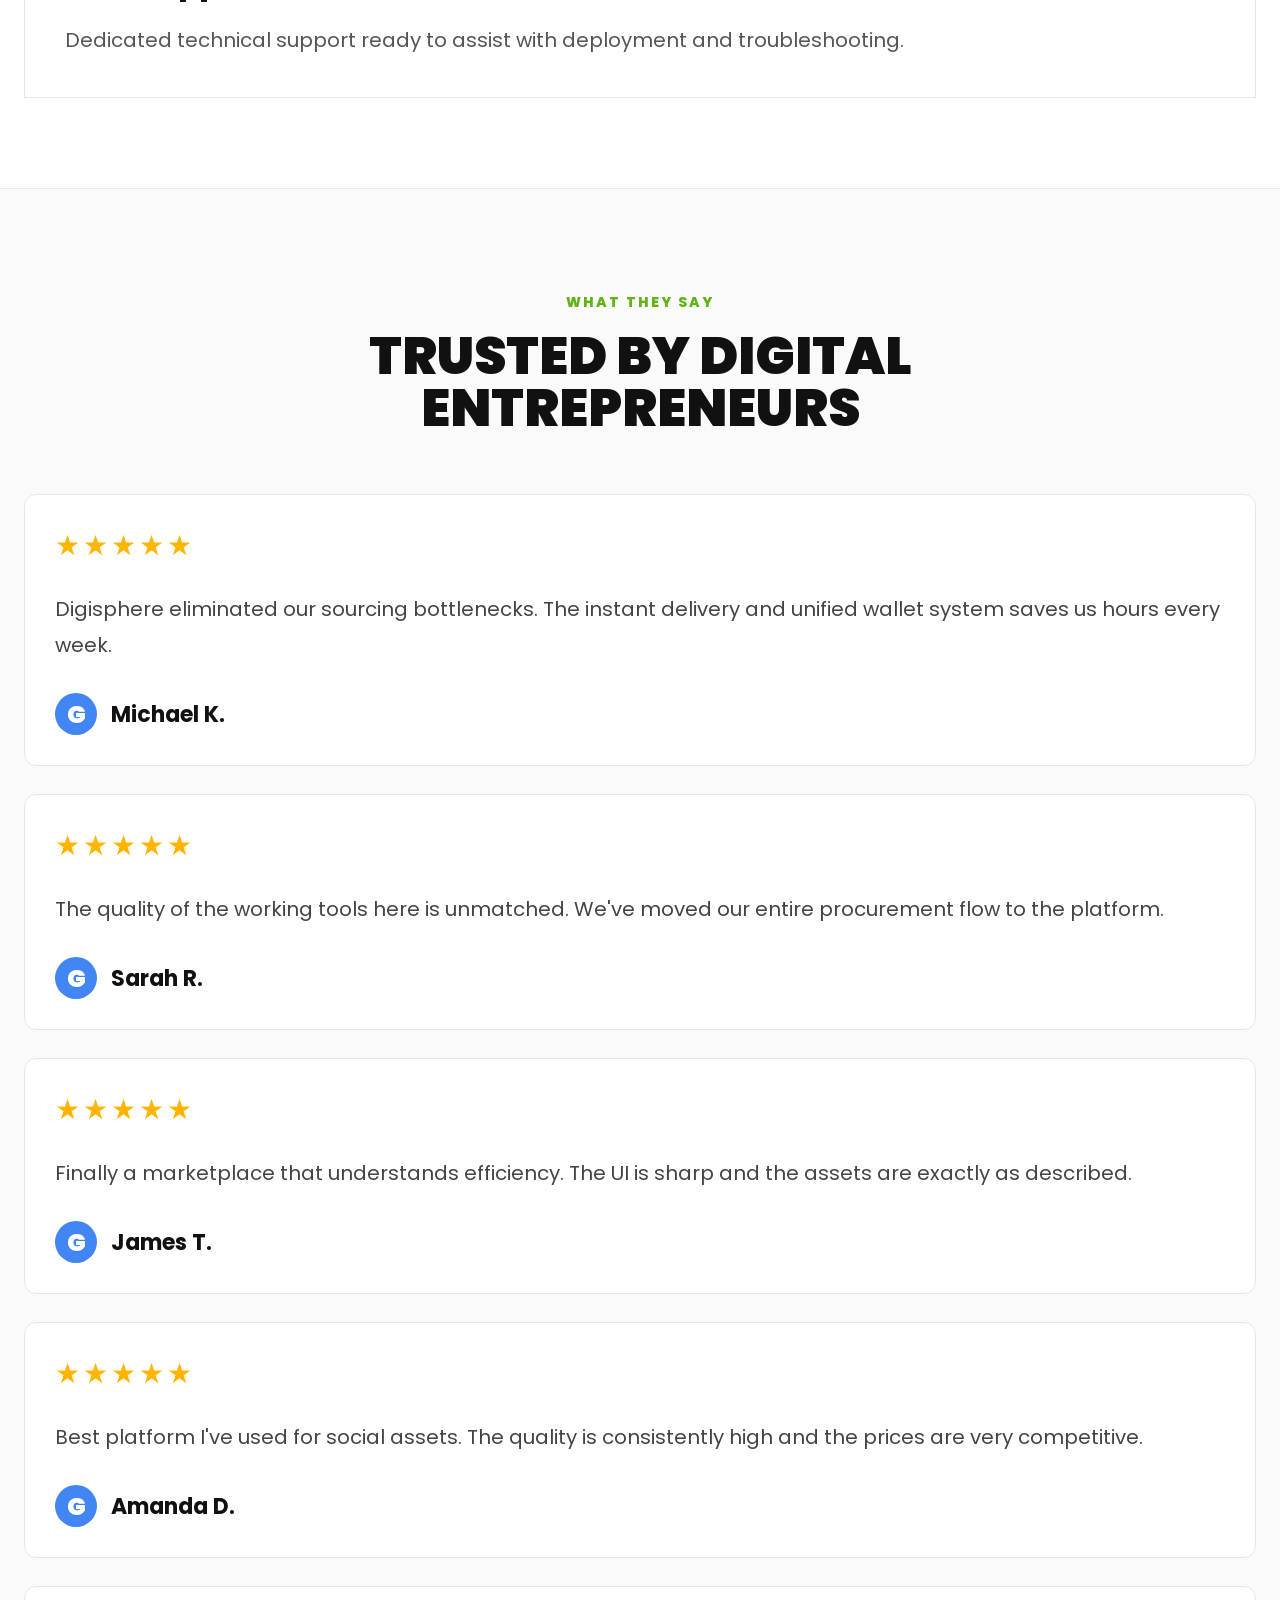
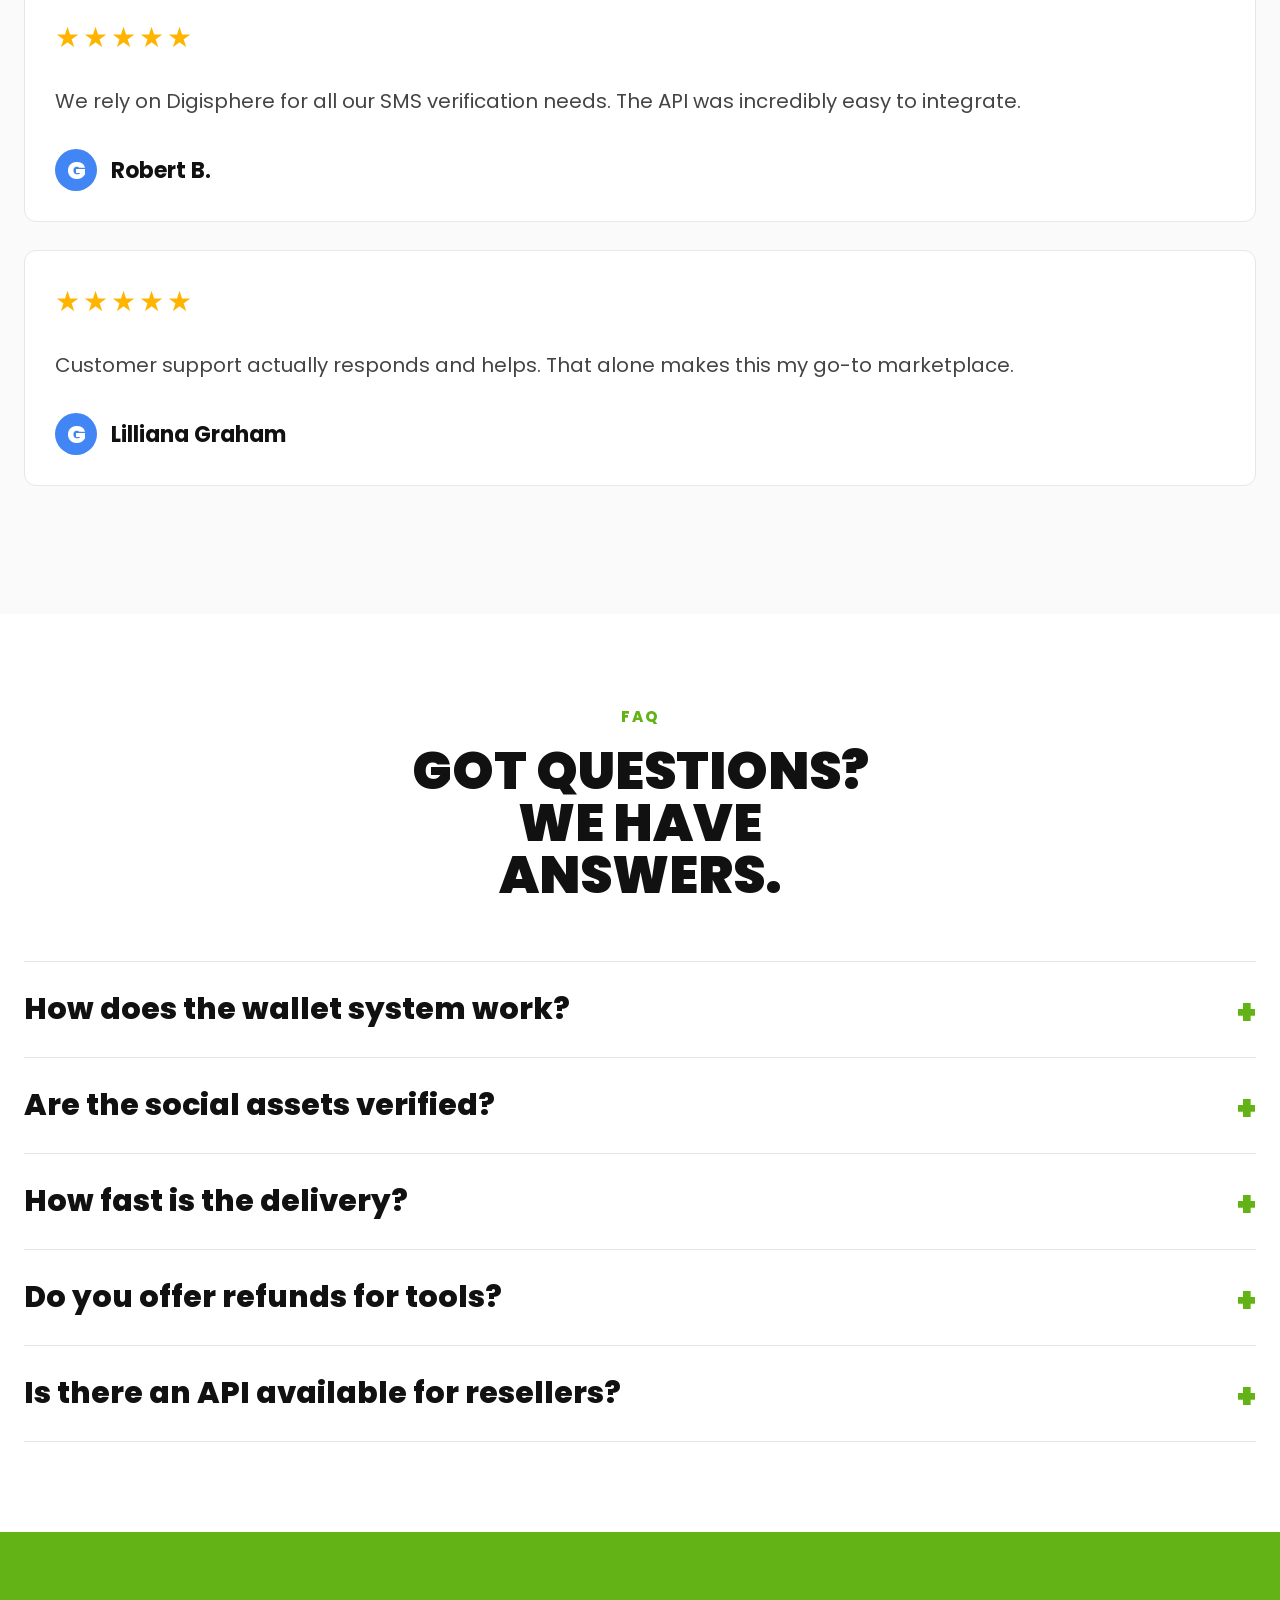
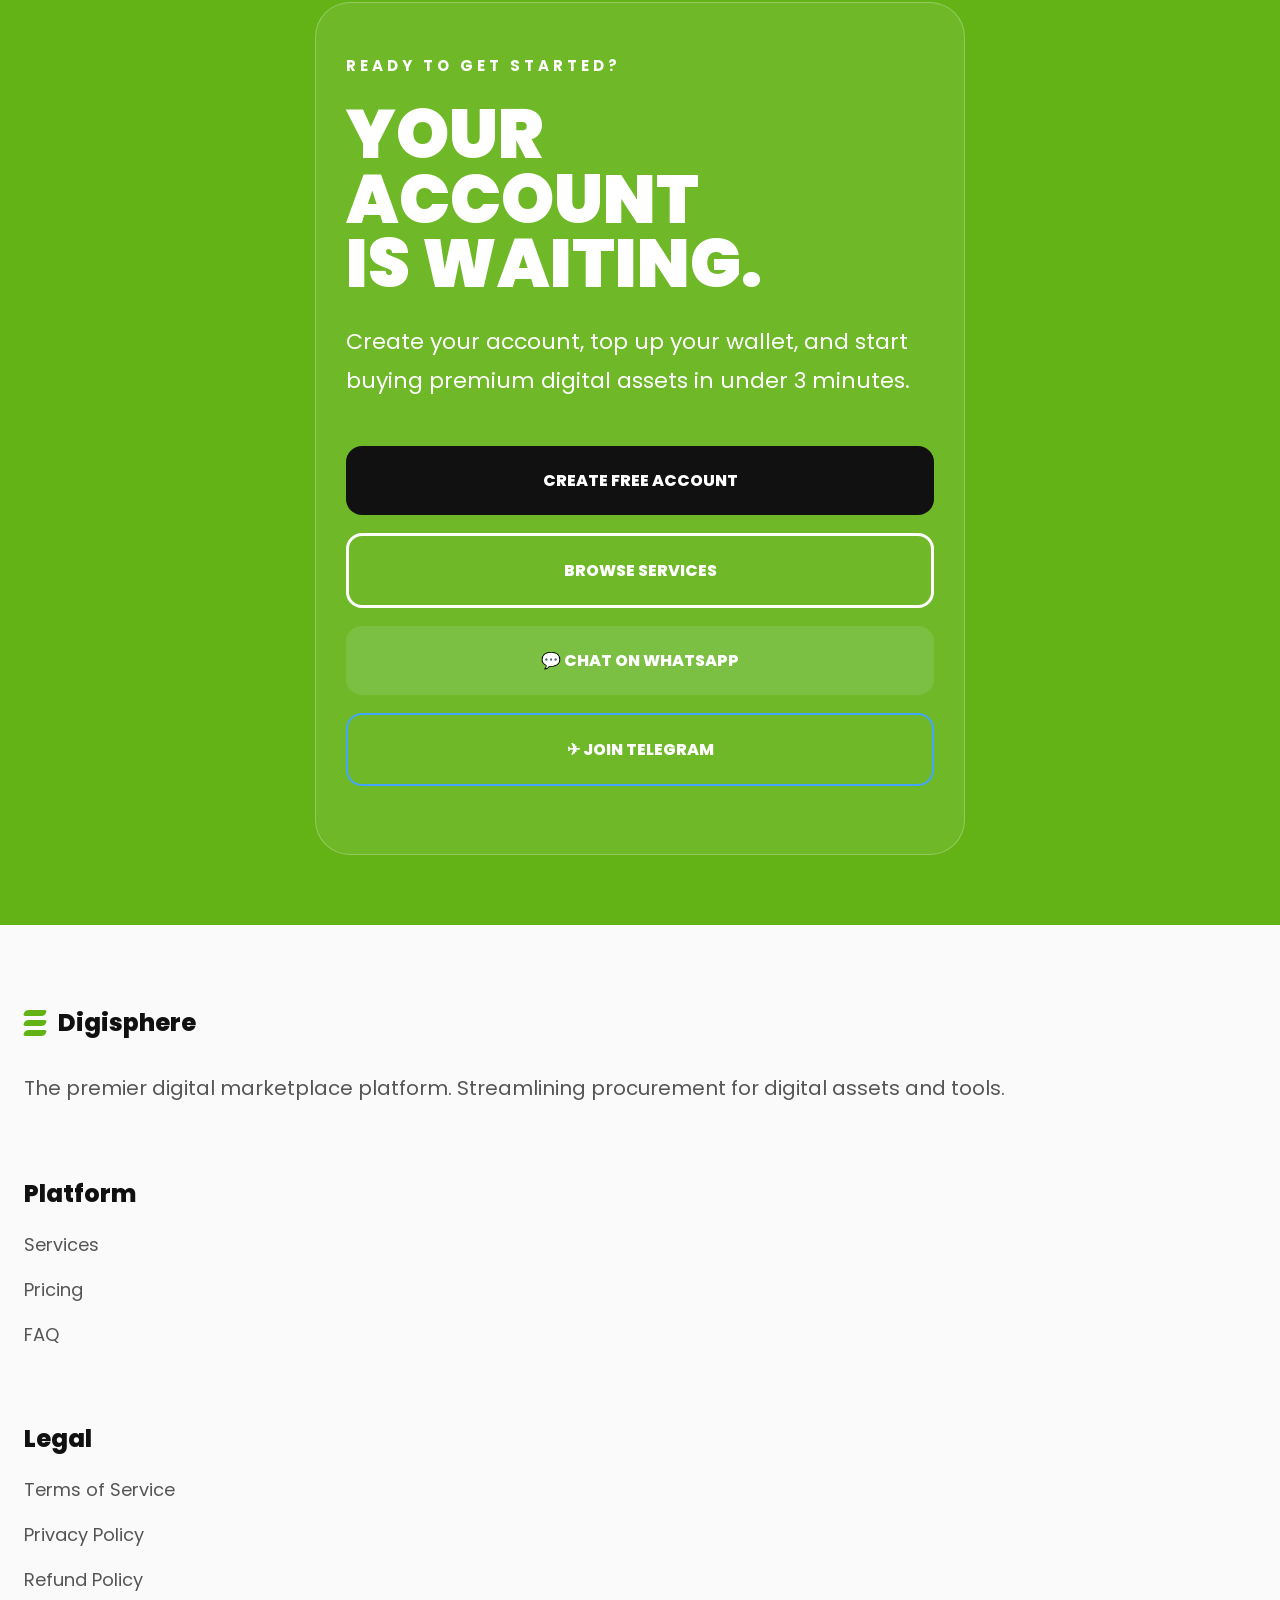
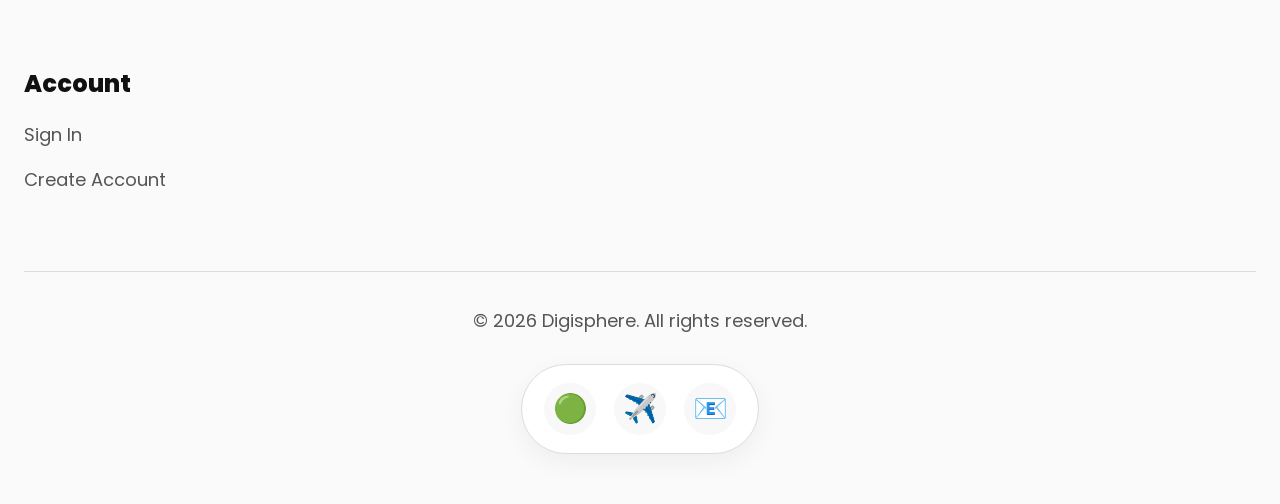
==== commit 21e18c20: "Add footer section to index.html" ====
--- a/index.html
+++ b/index.html
@@ -596,5 +596,86 @@
     </div>
 
 </section>
+    <footer class="footer">
+
+    <div class="footer-brand">
+
+        <div class="logo">
+
+            <div class="logo-icon">
+                <span></span>
+                <span></span>
+                <span></span>
+            </div>
+
+            <h2>Digisphere</h2>
+
+        </div>
+
+        <p>
+            The premier digital marketplace platform.
+            Streamlining procurement for digital assets
+            and tools.
+        </p>
+
+    </div>
+
+    <div class="footer-links">
+
+        <div>
+
+            <h3>Platform</h3>
+
+            <a href="#">Services</a>
+
+            <a href="#">Pricing</a>
+
+            <a href="#">FAQ</a>
+
+        </div>
+
+        <div>
+
+            <h3>Legal</h3>
+
+            <a href="#">Terms of Service</a>
+
+            <a href="#">Privacy Policy</a>
+
+            <a href="#">Refund Policy</a>
+
+        </div>
+
+        <div>
+
+            <h3>Account</h3>
+
+            <a href="#">Sign In</a>
+
+            <a href="#">Create Account</a>
+
+        </div>
+
+    </div>
+
+    <hr>
+
+    <div class="footer-bottom">
+
+        <p>© 2026 Digisphere. All rights reserved.</p>
+
+        <div class="socials">
+
+            <a href="#">🟢</a>
+
+            <a href="#">✈️</a>
+
+            <a href="#">📧</a>
+
+        </div>
+
+    </div>
+
+</footer>
 </body>
 </html>
--- a/style.css
+++ b/style.css
@@ -746,3 +746,426 @@
 }
 
 }
+/*==========================
+        FAQ
+===========================*/
+
+.faq{
+    padding:90px 24px;
+    background:#fff;
+}
+
+.faq-header{
+    text-align:center;
+    margin-bottom:60px;
+}
+
+.faq-header span{
+    color:#63b317;
+    font-size:15px;
+    font-weight:800;
+    letter-spacing:2px;
+}
+
+.faq-header h2{
+    margin-top:16px;
+    font-size:52px;
+    line-height:1;
+    font-weight:900;
+}
+
+.faq-list details{
+    border-top:1px solid #e7e7e7;
+    padding:25px 0;
+}
+
+.faq-list details:last-child{
+    border-bottom:1px solid #e7e7e7;
+}
+
+.faq-list summary{
+    list-style:none;
+    cursor:pointer;
+    font-size:30px;
+    font-weight:800;
+    position:relative;
+    padding-right:40px;
+}
+
+.faq-list summary::-webkit-details-marker{
+    display:none;
+}
+
+.faq-list summary::after{
+    content:"+";
+    position:absolute;
+    right:0;
+    color:#63b317;
+    font-size:34px;
+    font-weight:900;
+}
+
+details[open] summary::after{
+    content:"−";
+}
+
+.faq-list p{
+    margin-top:18px;
+    color:#555;
+    line-height:1.7;
+    font-size:20px;
+}
+
+
+/*==========================
+       CTA
+===========================*/
+
+.cta{
+    background:#63b317;
+    padding:70px 24px;
+}
+
+.cta-box{
+
+    max-width:650px;
+
+    margin:auto;
+
+    border:1px solid rgba(255,255,255,.25);
+
+    border-radius:35px;
+
+    padding:50px 30px;
+
+    background:rgba(255,255,255,.08);
+
+}
+
+.cta-box span{
+
+    color:white;
+
+    font-size:15px;
+
+    letter-spacing:4px;
+
+    font-weight:700;
+
+}
+
+.cta-box h2{
+
+    margin:25px 0;
+
+    color:white;
+
+    font-size:68px;
+
+    line-height:.95;
+
+    font-weight:900;
+
+}
+
+.cta-box p{
+
+    color:white;
+
+    font-size:22px;
+
+    line-height:1.8;
+
+    margin-bottom:45px;
+
+}
+
+.cta-box a{
+
+    display:block;
+
+    text-align:center;
+
+    text-decoration:none;
+
+    font-weight:800;
+
+    border-radius:16px;
+
+    margin-bottom:18px;
+
+    padding:22px;
+
+}
+
+.cta-main{
+
+    background:#111;
+
+    color:white;
+
+}
+
+.cta-outline{
+
+    border:3px solid white;
+
+    color:white;
+
+}
+
+.cta-whatsapp{
+
+    background:#7CC043;
+
+    color:white;
+
+}
+
+.cta-telegram{
+
+    border:2px solid #43A5FF;
+
+    color:white;
+
+}
+
+
+/*==========================
+      MOBILE
+===========================*/
+
+@media(max-width:768px){
+
+.faq-header h2{
+
+font-size:42px;
+
+}
+
+.faq-list summary{
+
+font-size:22px;
+
+}
+
+.faq-list p{
+
+font-size:17px;
+
+}
+
+.cta-box{
+
+padding:40px 24px;
+
+border-radius:28px;
+
+}
+
+.cta-box h2{
+
+font-size:58px;
+
+}
+
+.cta-box p{
+
+font-size:18px;
+
+}
+
+}
+/*=========================
+        FOOTER
+=========================*/
+
+.footer{
+
+    background:#fafafa;
+
+    padding:80px 24px 50px;
+
+}
+
+.footer-brand{
+
+    margin-bottom:70px;
+
+}
+
+.footer-brand p{
+
+    margin-top:30px;
+
+    color:#555;
+
+    font-size:20px;
+
+    line-height:1.8;
+
+}
+
+.footer-links{
+
+    display:flex;
+
+    flex-direction:column;
+
+    gap:55px;
+
+}
+
+.footer-links h3{
+
+    font-size:24px;
+
+    font-weight:800;
+
+    margin-bottom:20px;
+
+}
+
+.footer-links a{
+
+    display:block;
+
+    color:#555;
+
+    text-decoration:none;
+
+    margin-bottom:18px;
+
+    font-size:18px;
+
+    transition:.3s;
+
+}
+
+.footer-links a:hover{
+
+    color:#63b317;
+
+}
+
+.footer hr{
+
+    margin:60px 0 35px;
+
+    border:none;
+
+    border-top:1px solid #ddd;
+
+}
+
+.footer-bottom{
+
+    display:flex;
+
+    flex-direction:column;
+
+    align-items:center;
+
+    gap:30px;
+
+}
+
+.footer-bottom p{
+
+    font-size:18px;
+
+    color:#555;
+
+}
+
+.socials{
+
+    display:flex;
+
+    gap:18px;
+
+    background:white;
+
+    border:1px solid #ddd;
+
+    border-radius:50px;
+
+    padding:18px 22px;
+
+    box-shadow:0 8px 25px rgba(0,0,0,.05);
+
+}
+
+.socials a{
+
+    width:52px;
+
+    height:52px;
+
+    background:#f8f8f8;
+
+    border-radius:50%;
+
+    display:flex;
+
+    align-items:center;
+
+    justify-content:center;
+
+    text-decoration:none;
+
+    font-size:28px;
+
+}
+
+/* Mobile */
+
+@media(max-width:768px){
+
+.footer{
+
+padding:70px 24px 40px;
+
+}
+
+.footer-brand p{
+
+font-size:18px;
+
+}
+
+.footer-links h3{
+
+font-size:20px;
+
+}
+
+.footer-links a{
+
+font-size:17px;
+
+}
+
+.footer-bottom p{
+
+font-size:16px;
+
+}
+
+.socials{
+
+padding:15px 18px;
+
+}
+
+.socials a{
+
+width:46px;
+
+height:46px;
+
+font-size:24px;
+
+}
+
+}
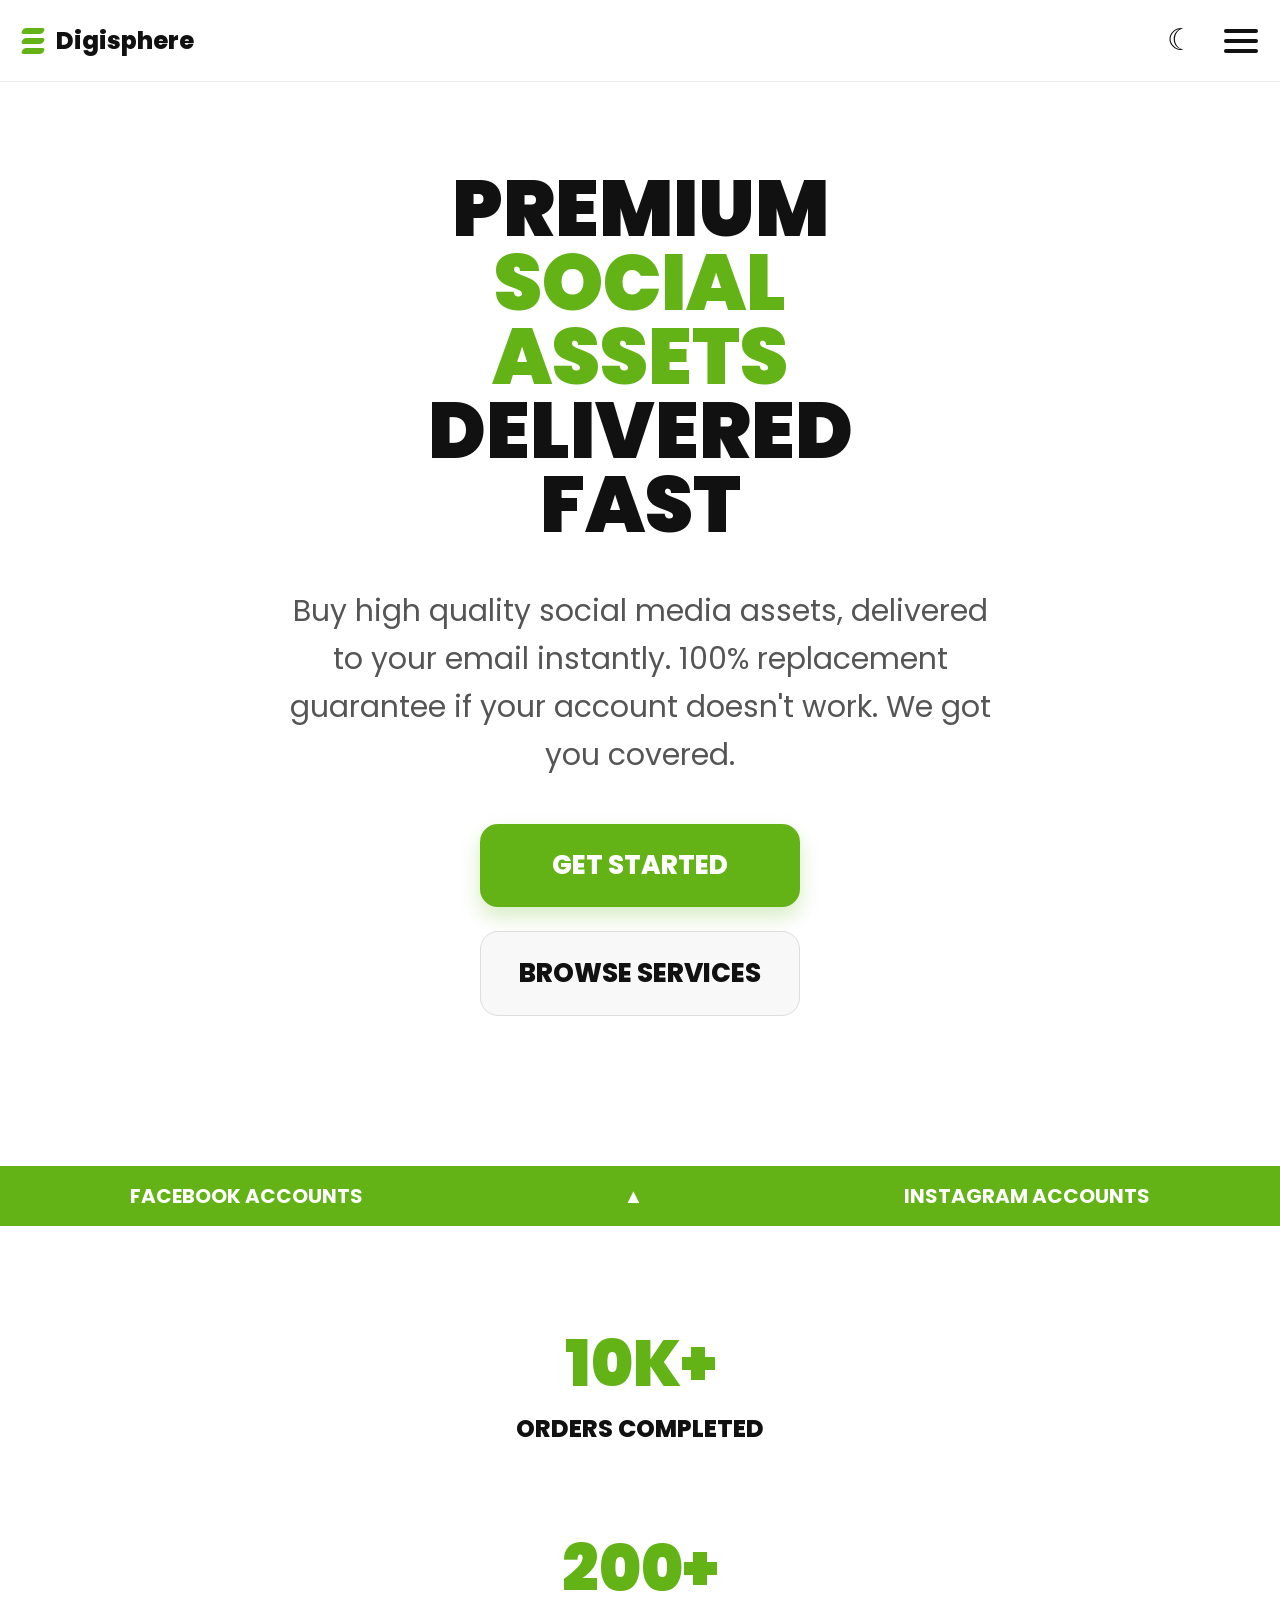
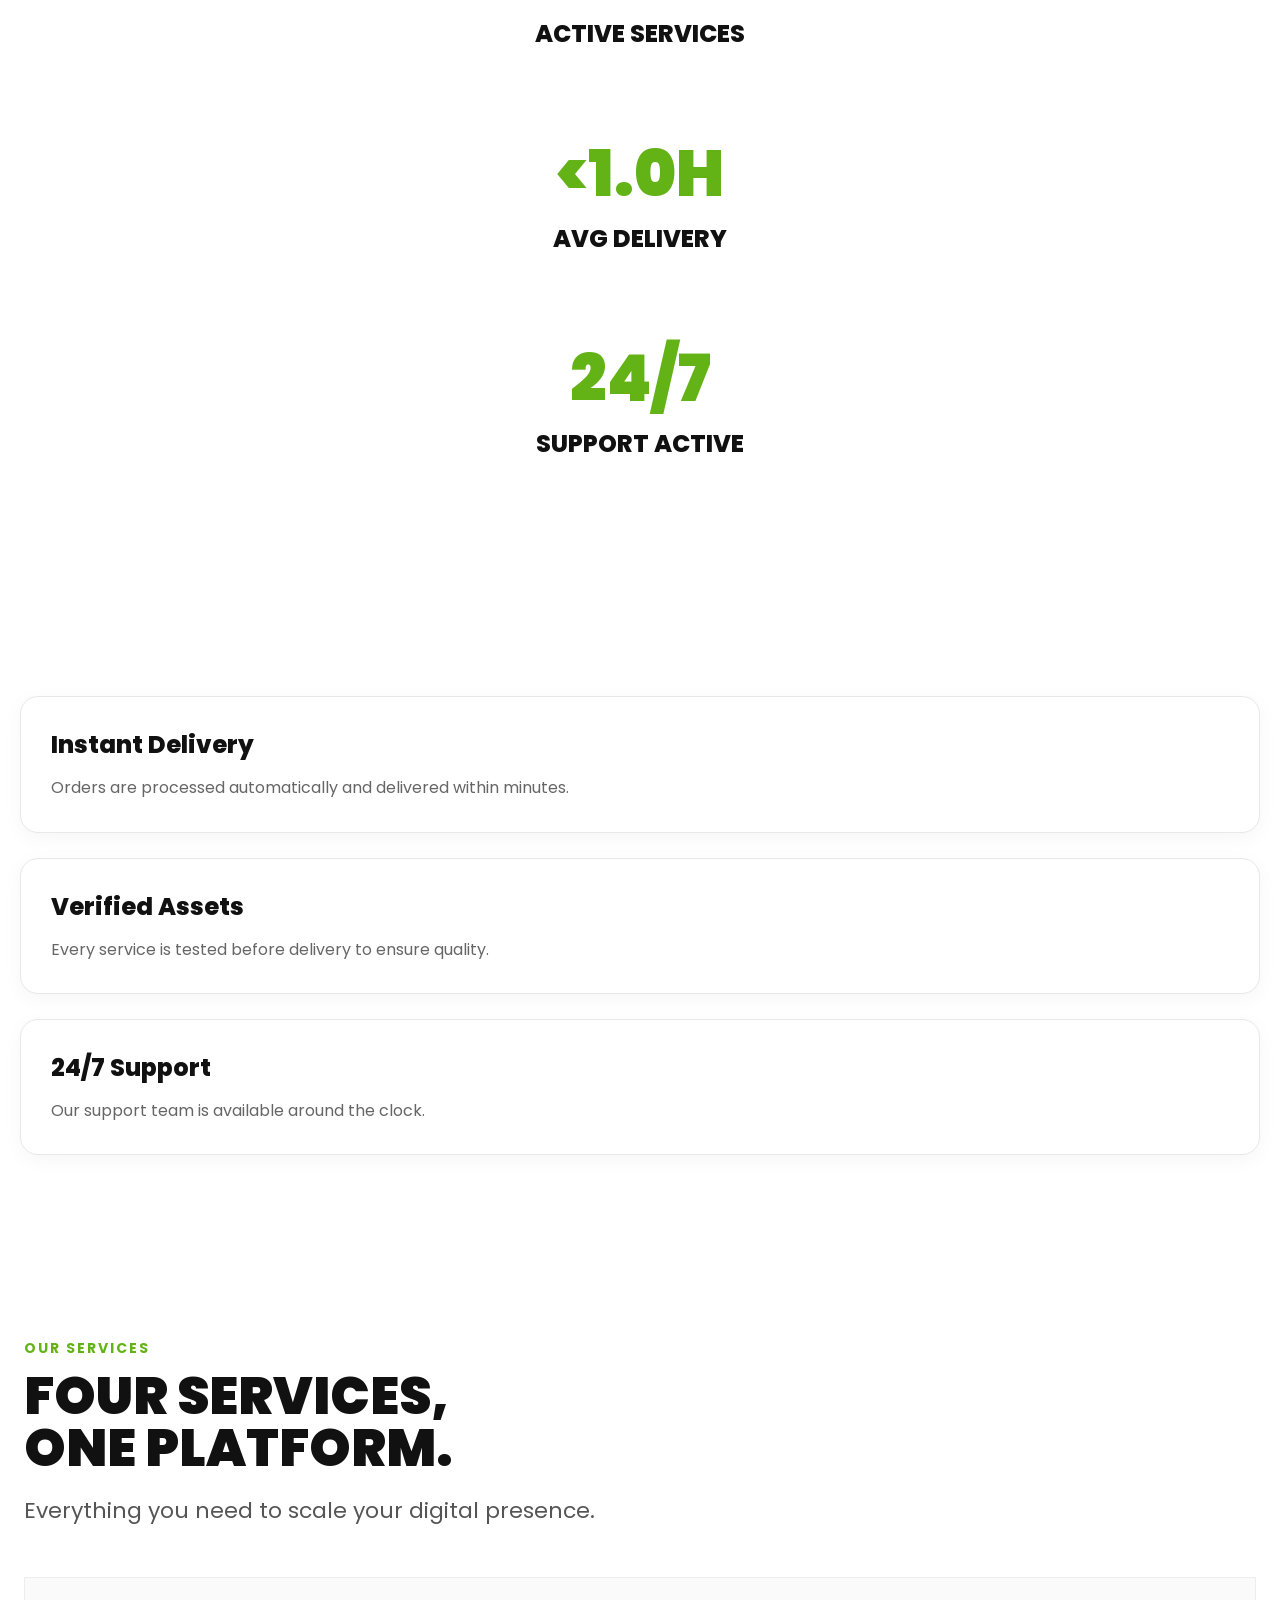
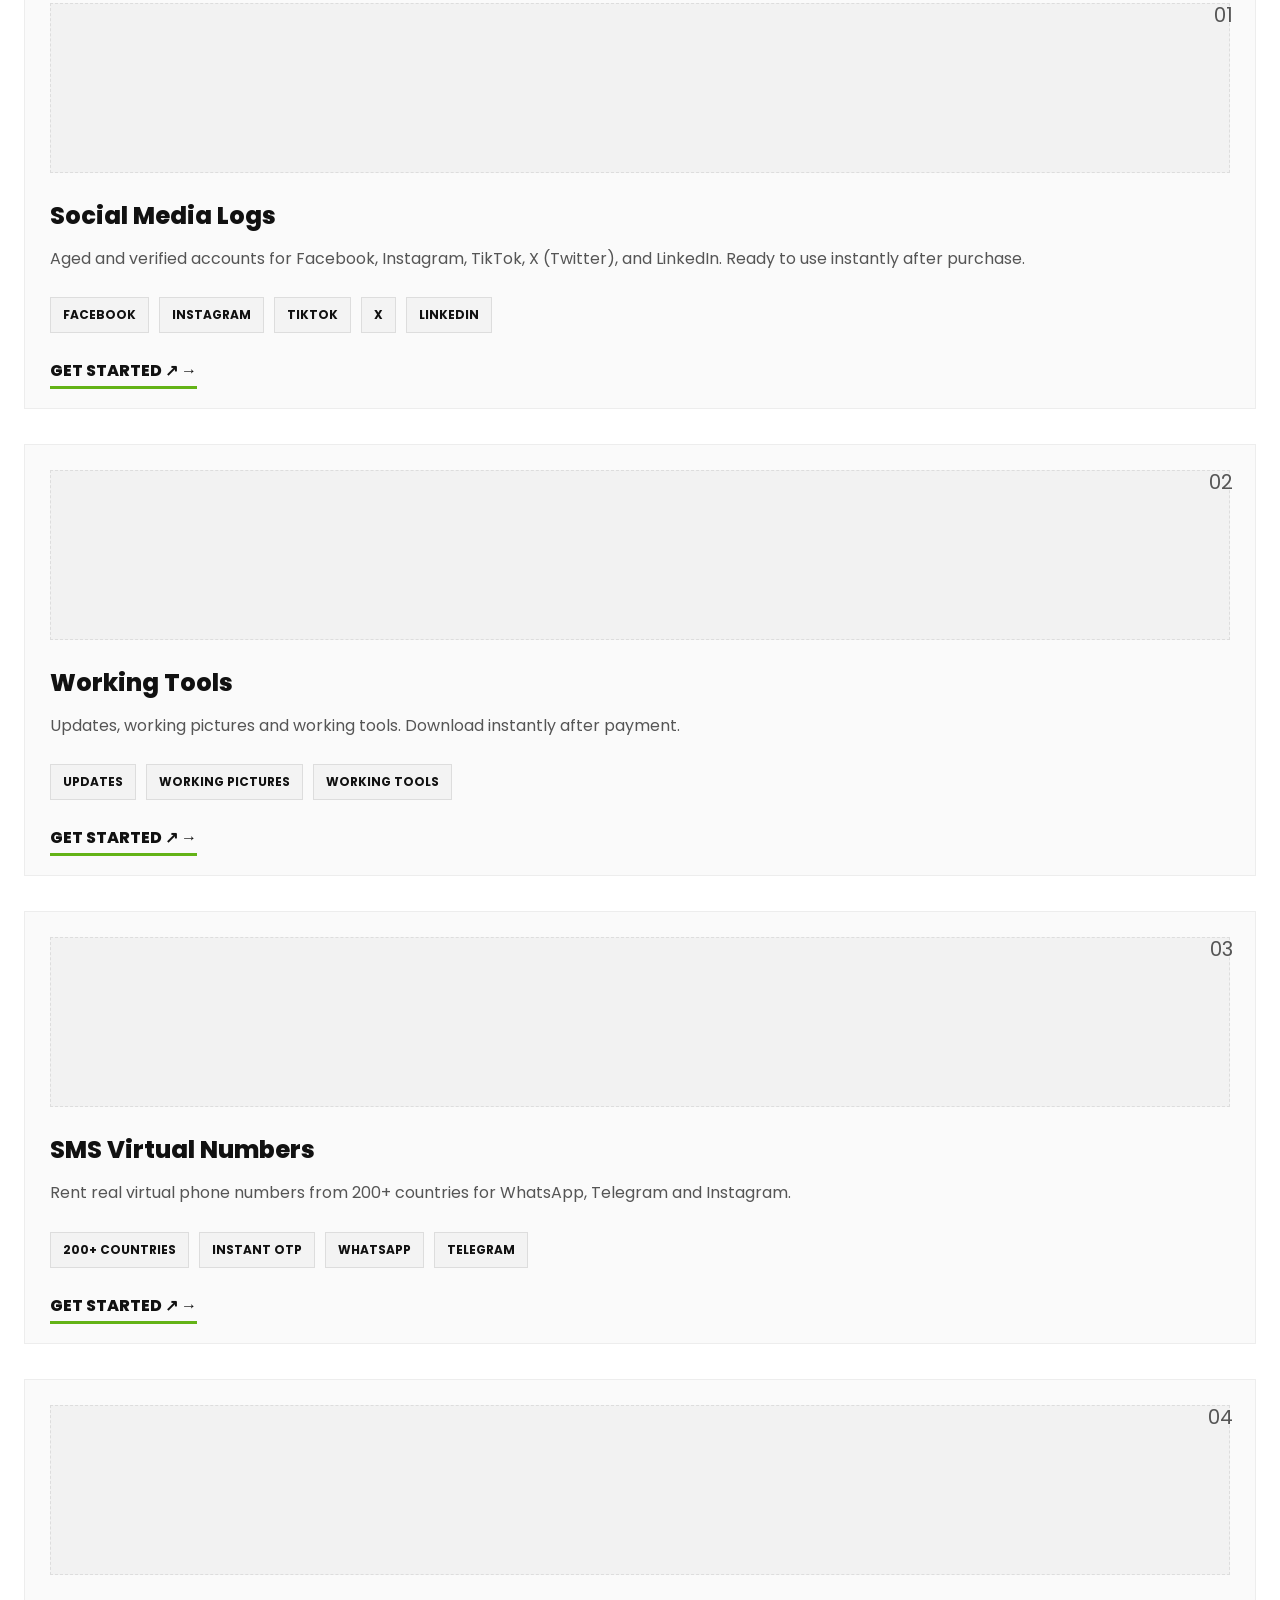
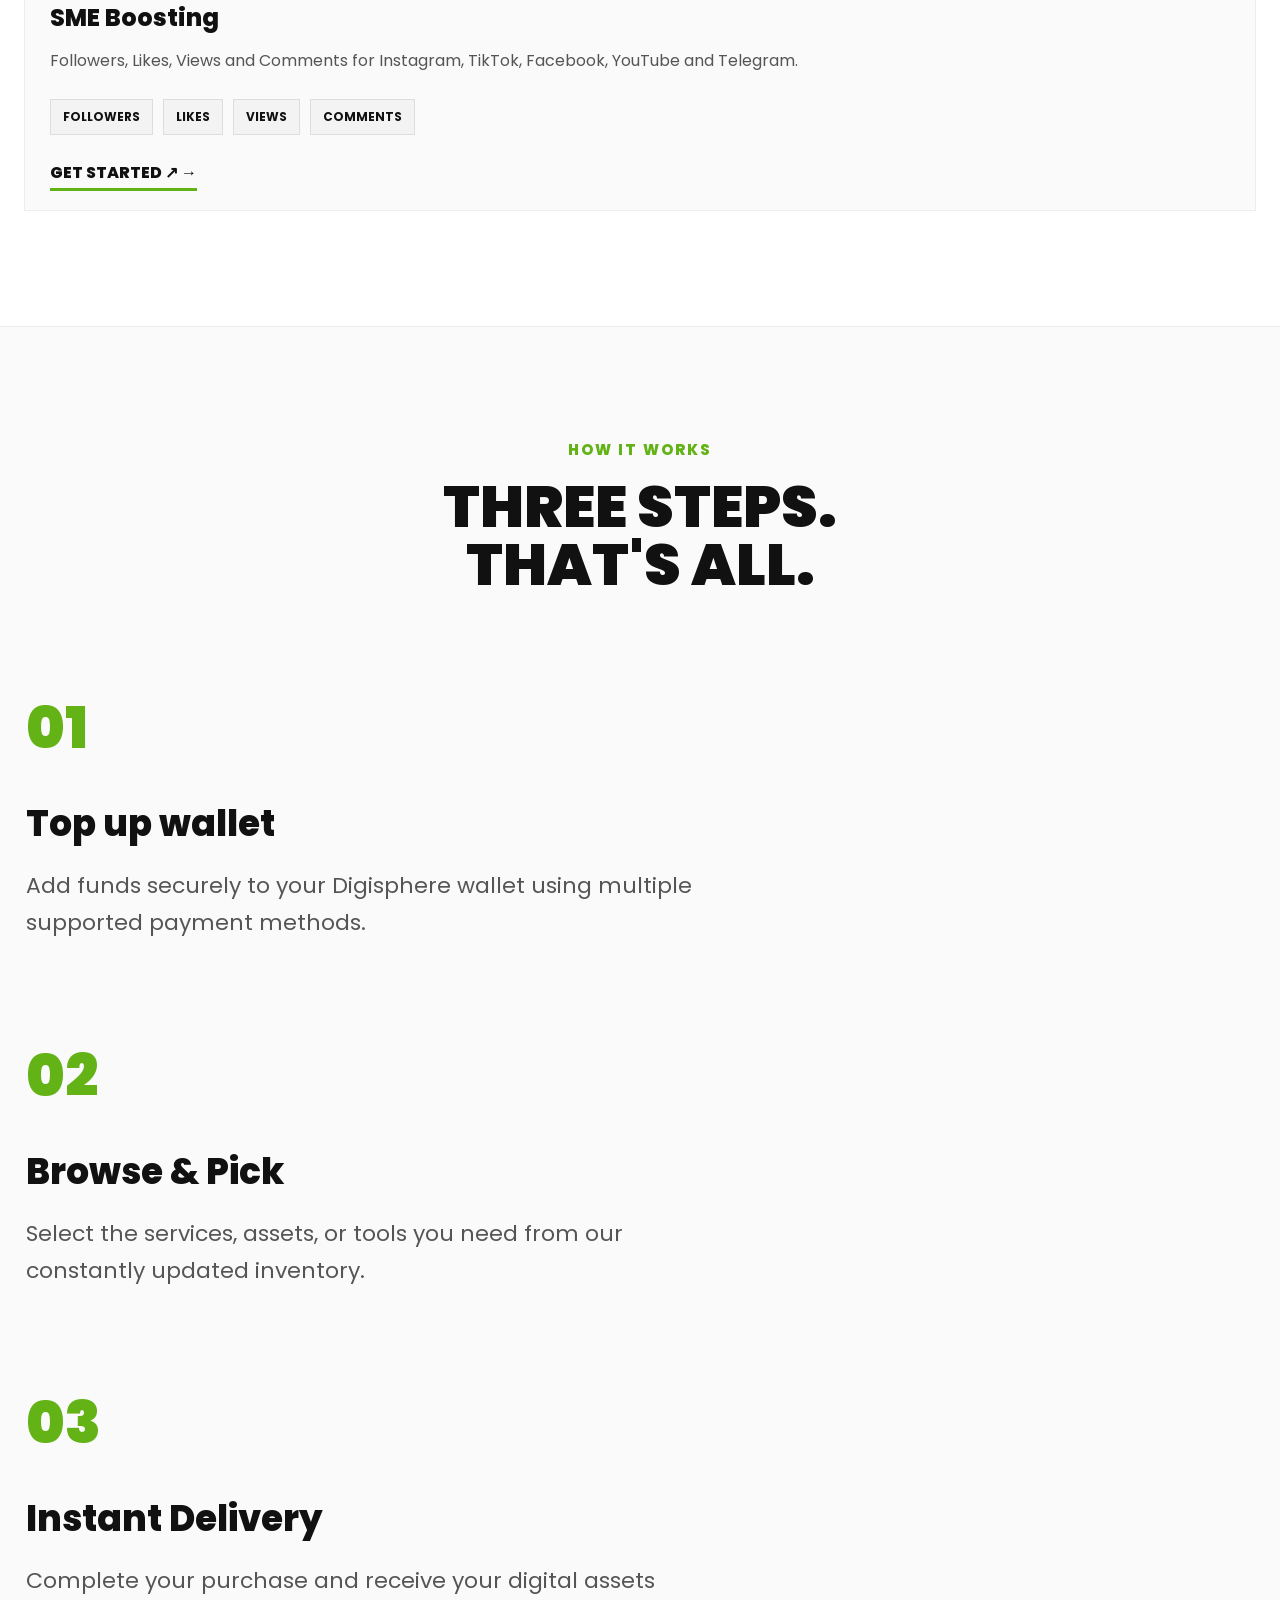
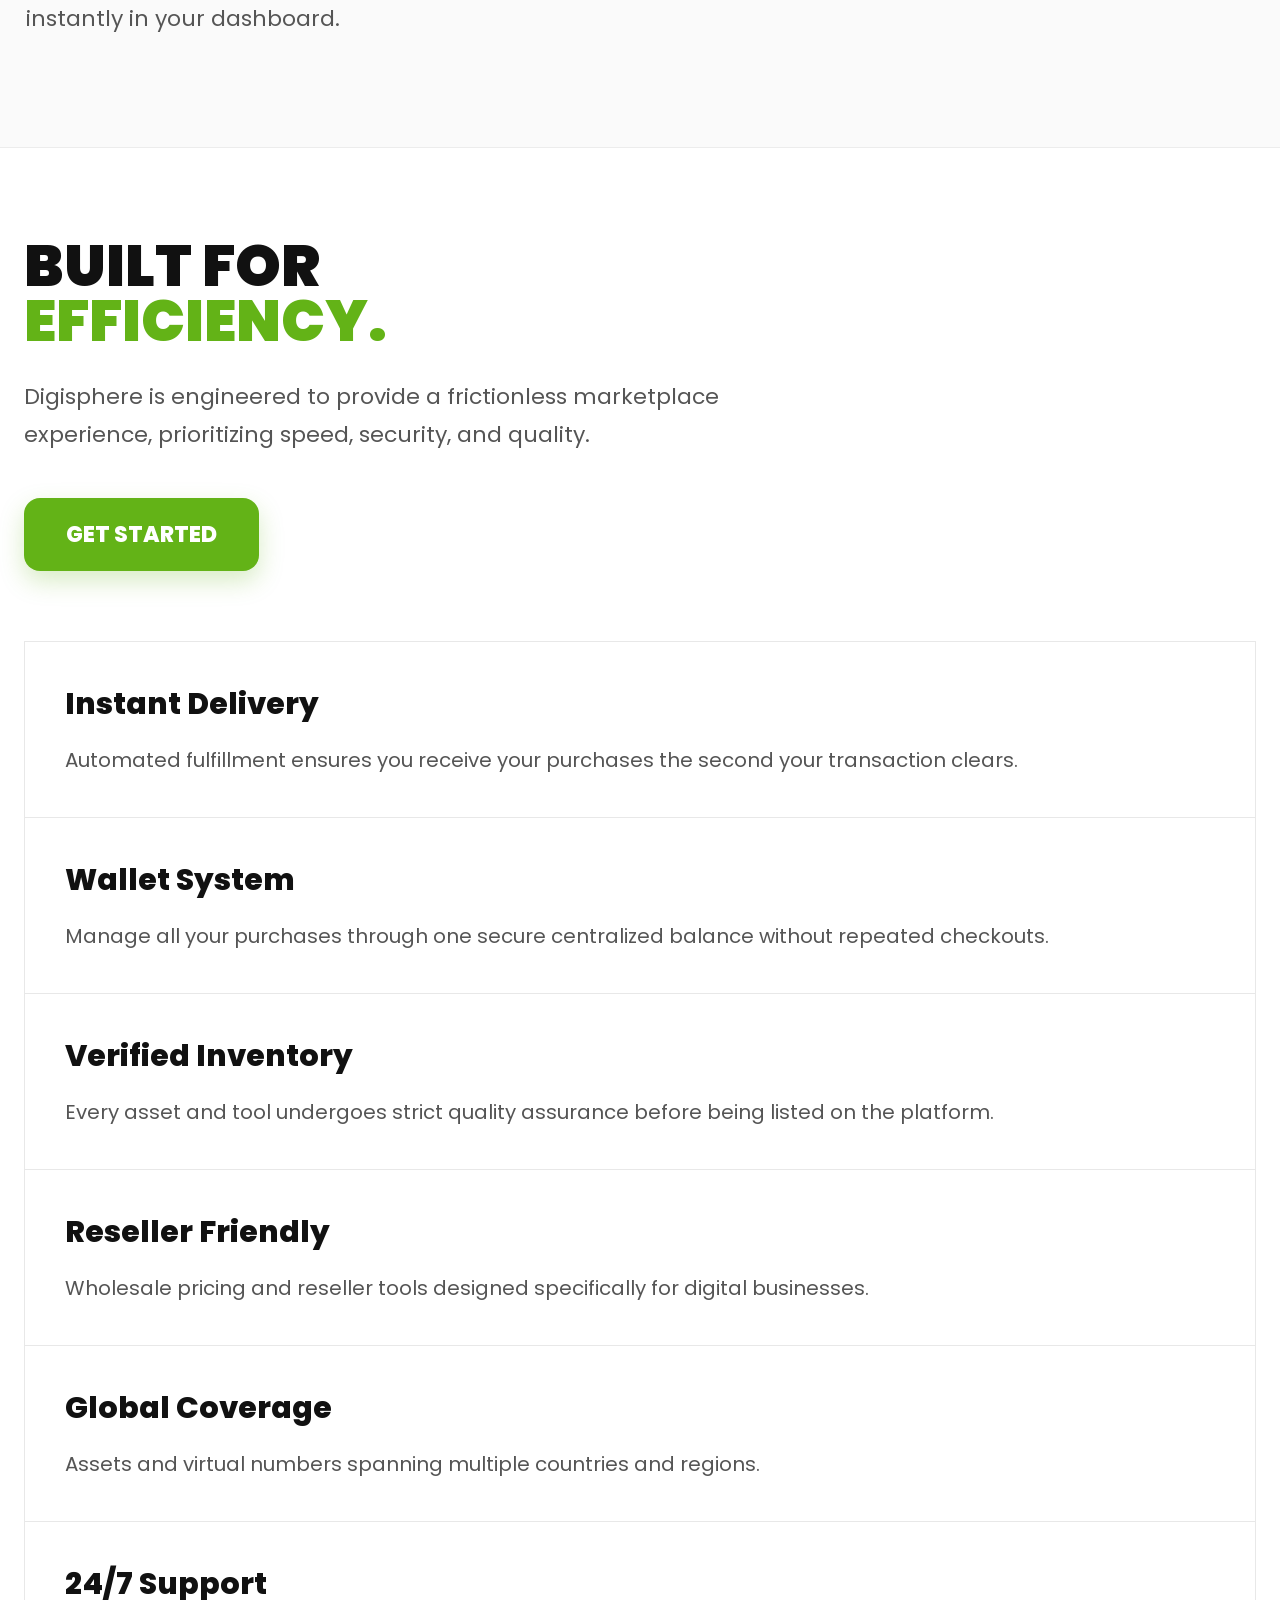
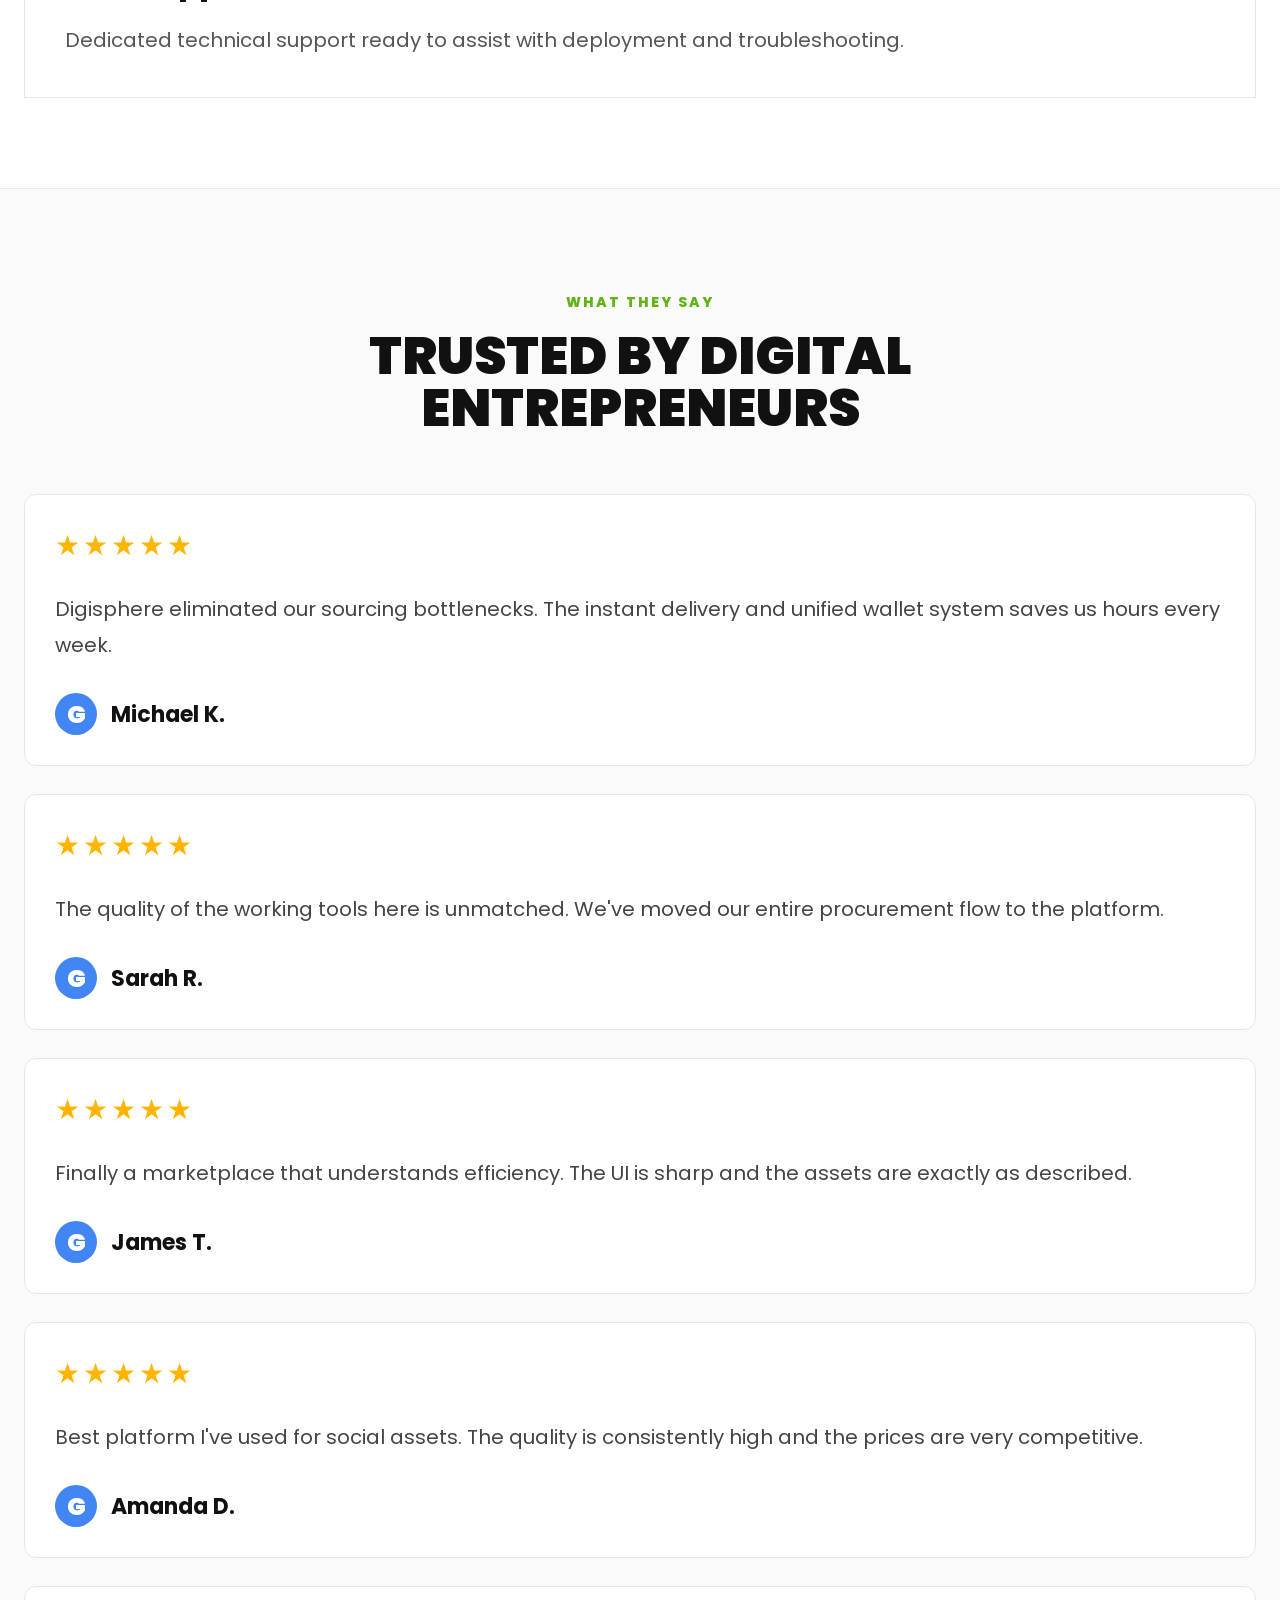
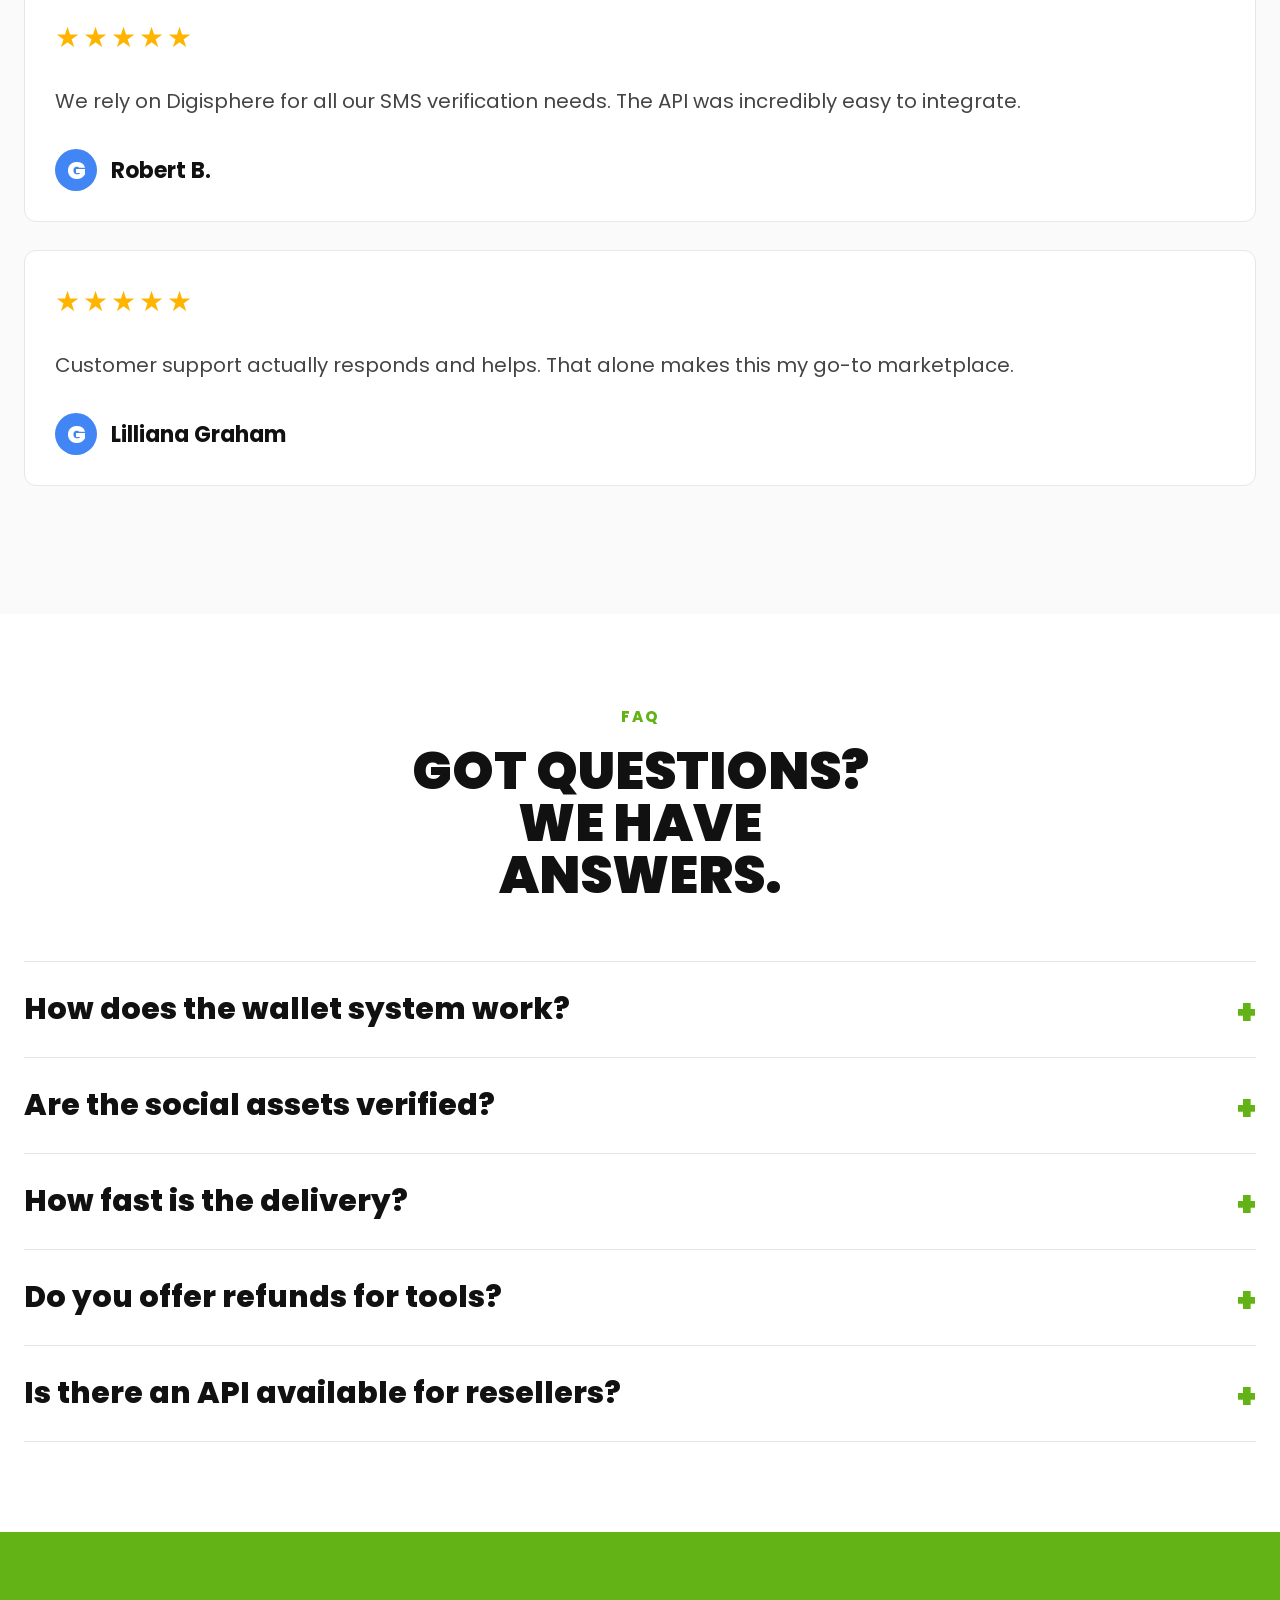
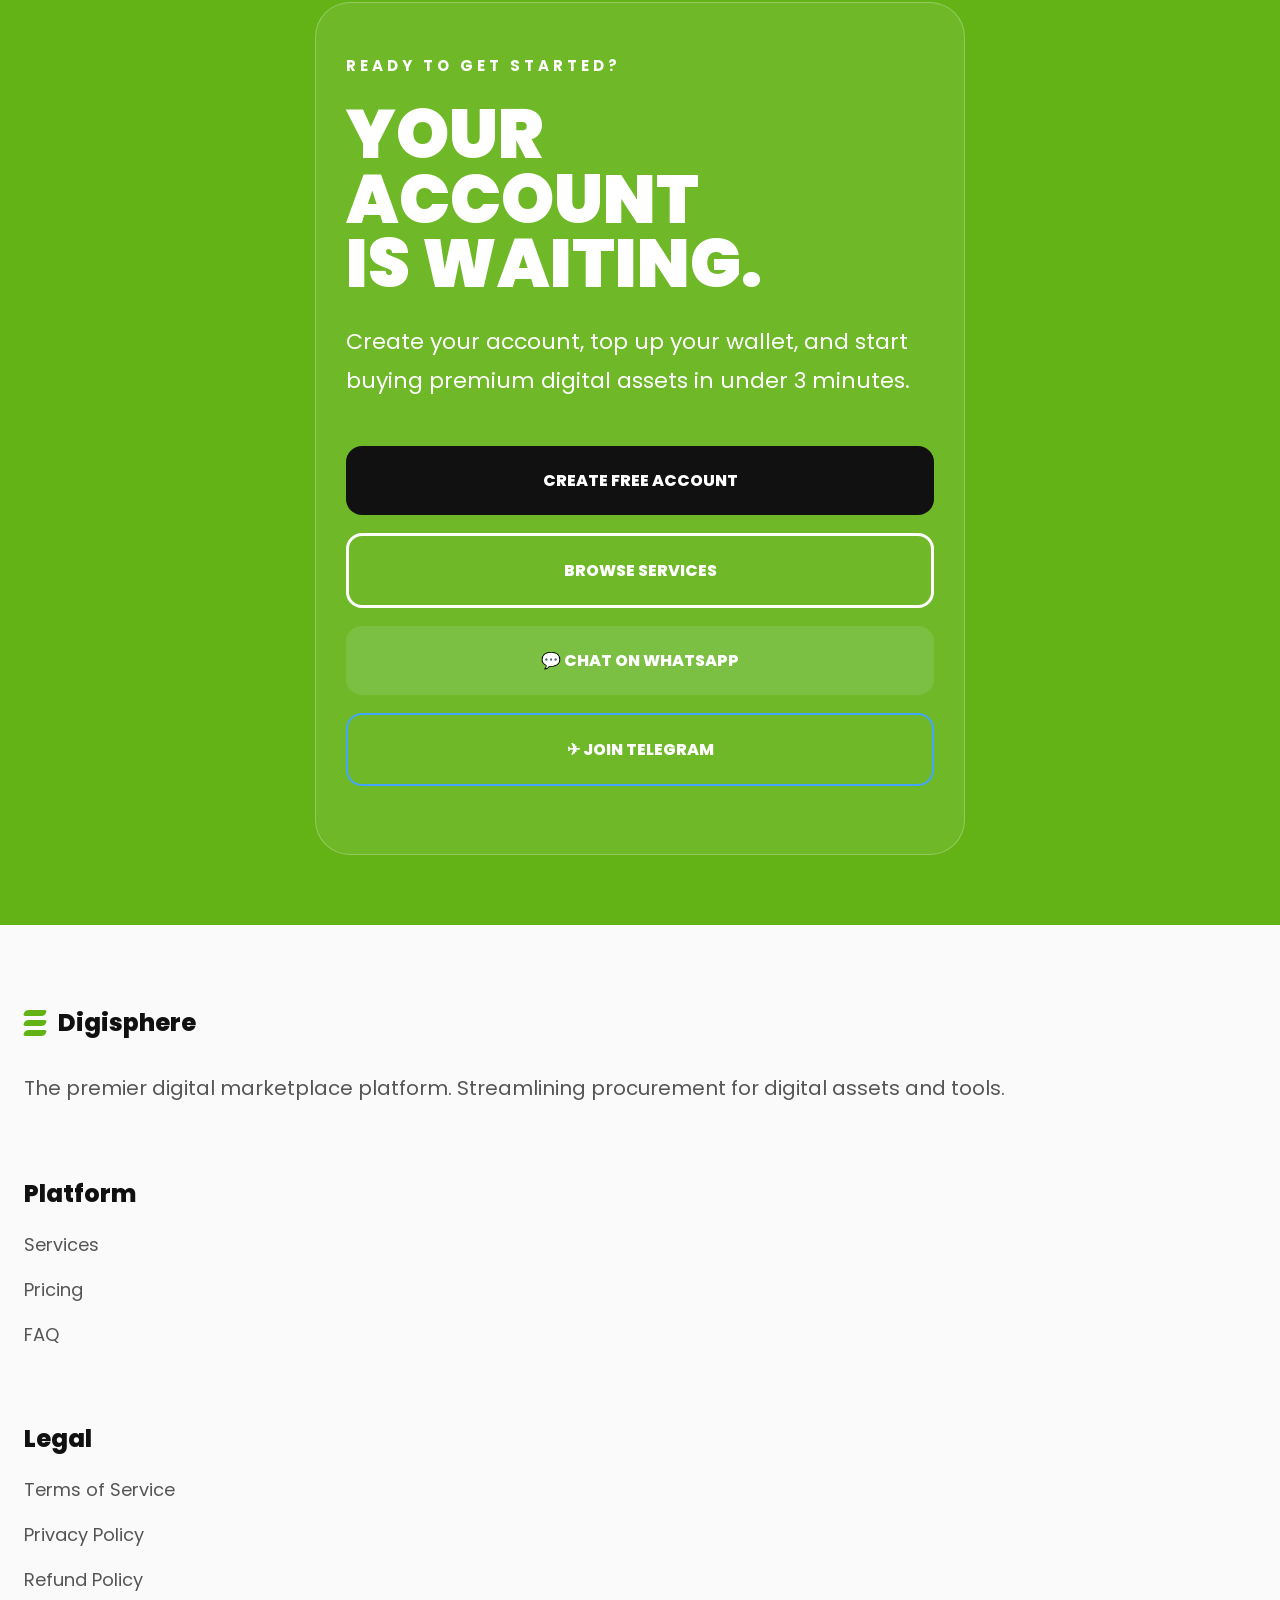
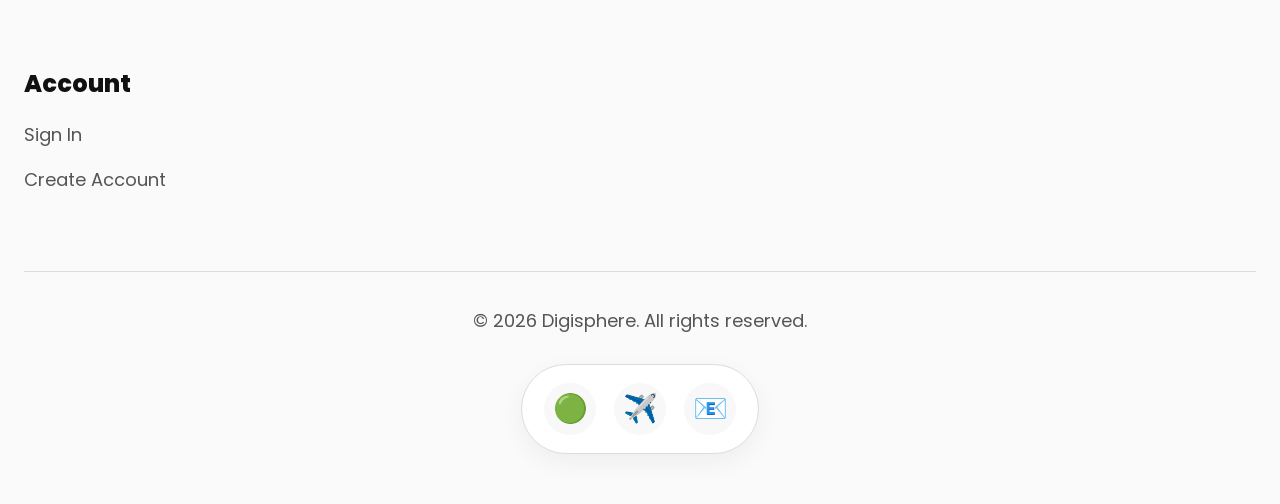
==== commit c2ea106e: "Update button links in index.html" ====
--- a/index.html
+++ b/index.html
@@ -50,15 +50,29 @@
 
 <nav class="mobile-menu">
 
-    <a href="#">Home</a>
-    <a href="#">Services</a>
-    <a href="#">Pricing</a>
-    <a href="#">FAQ</a>
-    <a href="#">Contact</a>
+    <div class="menu-content">
+
+        <h2>Menu</h2>
+
+        <hr>
+
+        <a href="#">Home</a>
+        <a href="#">Services</a>
+        <a href="#">About</a>
+        <a href="#">Pricing</a>
+        <a href="#">FAQ</a>
+
+        <a href="signin.html" class="menu-signin">
+            SIGN IN
+        </a>
+
+        <a href="signup.html" class="menu-start">
+            GET STARTED
+        </a>
+
+    </div>
 
 </nav>
-
-</header>
 
 <section class="hero">
 
@@ -85,11 +99,11 @@
 
 <div class="buttons">
 
-<a href="#" class="btn green-btn">
+<a href="login.html" class="btn green-btn">
 GET STARTED
 </a>
 
-<a href="#" class="btn white-btn">
+<a href="browse.html" class="btn white-btn">
 BROWSE SERVICES
 </a>
 
--- a/style.css
+++ b/style.css
@@ -1169,3 +1169,223 @@
 }
 
 }
+/* MOBILE MENU */
+
+#menu-toggle{
+    display:none;
+}
+
+.mobile-menu{
+    position:fixed;
+    top:90px;
+    left:0;
+    width:100%;
+    height:calc(100vh - 90px);
+    background:#fafafa;
+    transform:translateY(-120%);
+    transition:.35s ease;
+    z-index:999;
+    overflow:auto;
+}
+
+#menu-toggle:checked ~ .mobile-menu{
+    transform:translateY(0);
+}
+
+.menu-content{
+    padding:40px 28px 60px;
+}
+
+.menu-content h2{
+    font-size:48px;
+    font-weight:800;
+    margin-bottom:20px;
+}
+
+.menu-content hr{
+    border:none;
+    border-top:1px solid #ddd;
+    margin-bottom:40px;
+}
+
+.menu-content a{
+    display:block;
+    text-decoration:none;
+    color:#111;
+    font-size:34px;
+    margin-bottom:32px;
+}
+
+.menu-signin,
+.menu-start{
+    display:block;
+    text-align:center;
+    padding:22px;
+    border-radius:18px;
+    font-size:22px !important;
+    font-weight:700;
+    margin-top:20px;
+}
+
+.menu-signin{
+    border:2px solid #ddd;
+    background:#fff;
+}
+
+.menu-start{
+    background:#63b317;
+    color:#fff !important;
+}
+/* ==========================
+   BROWSE PAGE
+========================== */
+
+.browse-header{
+    padding:120px 25px 70px;
+    background:#fff;
+}
+
+.browse-header span{
+    color:#63b317;
+    font-size:14px;
+    font-weight:700;
+    letter-spacing:2px;
+}
+
+.browse-header h1{
+    font-size:56px;
+    line-height:0.95;
+    font-weight:900;
+    margin:18px 0 25px;
+    color:#111;
+}
+
+.browse-header p{
+    font-size:20px;
+    line-height:1.8;
+    color:#555;
+    max-width:650px;
+}
+
+.browse-card{
+    background:#fff;
+    border:1px solid #e8e8e8;
+    border-radius:20px;
+    padding:35px;
+    margin:35px 20px;
+    box-shadow:0 8px 25px rgba(0,0,0,.04);
+}
+
+.browse-card .service-number{
+    font-size:58px;
+    font-weight:900;
+    color:#d8d8d8;
+    margin-bottom:15px;
+}
+
+.browse-card h5{
+    color:#63b317;
+    font-size:13px;
+    letter-spacing:2px;
+    font-weight:700;
+    margin-bottom:12px;
+}
+
+.browse-card h2{
+    font-size:34px;
+    font-weight:900;
+    margin-bottom:18px;
+    color:#111;
+}
+
+.browse-card p{
+    font-size:18px;
+    color:#555;
+    line-height:1.8;
+    margin-bottom:25px;
+}
+
+.service-list{
+    margin:25px 0;
+    padding-left:20px;
+}
+
+.service-list li{
+    margin-bottom:14px;
+    color:#555;
+    font-size:17px;
+    line-height:1.7;
+}
+
+.browse-card .tags{
+    display:flex;
+    flex-wrap:wrap;
+    gap:10px;
+    margin-bottom:25px;
+}
+
+.browse-card .tags span{
+    border:1px solid #ddd;
+    background:#f7f7f7;
+    padding:8px 14px;
+    border-radius:30px;
+    font-size:12px;
+    font-weight:700;
+}
+
+.browse-card .service-btn{
+    display:inline-block;
+    background:#63b317;
+    color:#fff;
+    text-decoration:none;
+    padding:16px 32px;
+    border-radius:12px;
+    font-weight:700;
+    transition:.3s;
+}
+
+.browse-card .service-btn:hover{
+    background:#4f9312;
+}
+
+@media(max-width:768px){
+
+.browse-header{
+    padding:90px 22px 50px;
+}
+
+.browse-header h1{
+    font-size:42px;
+}
+
+.browse-header p{
+    font-size:17px;
+}
+
+.browse-card{
+    margin:20px 15px;
+    padding:25px;
+}
+
+.browse-card .service-number{
+    font-size:44px;
+}
+
+.browse-card h2{
+    font-size:26px;
+}
+
+.browse-card p{
+    font-size:16px;
+}
+
+.service-list li{
+    font-size:15px;
+}
+
+.browse-card .service-btn{
+    width:100%;
+    text-align:center;
+}
+
+}
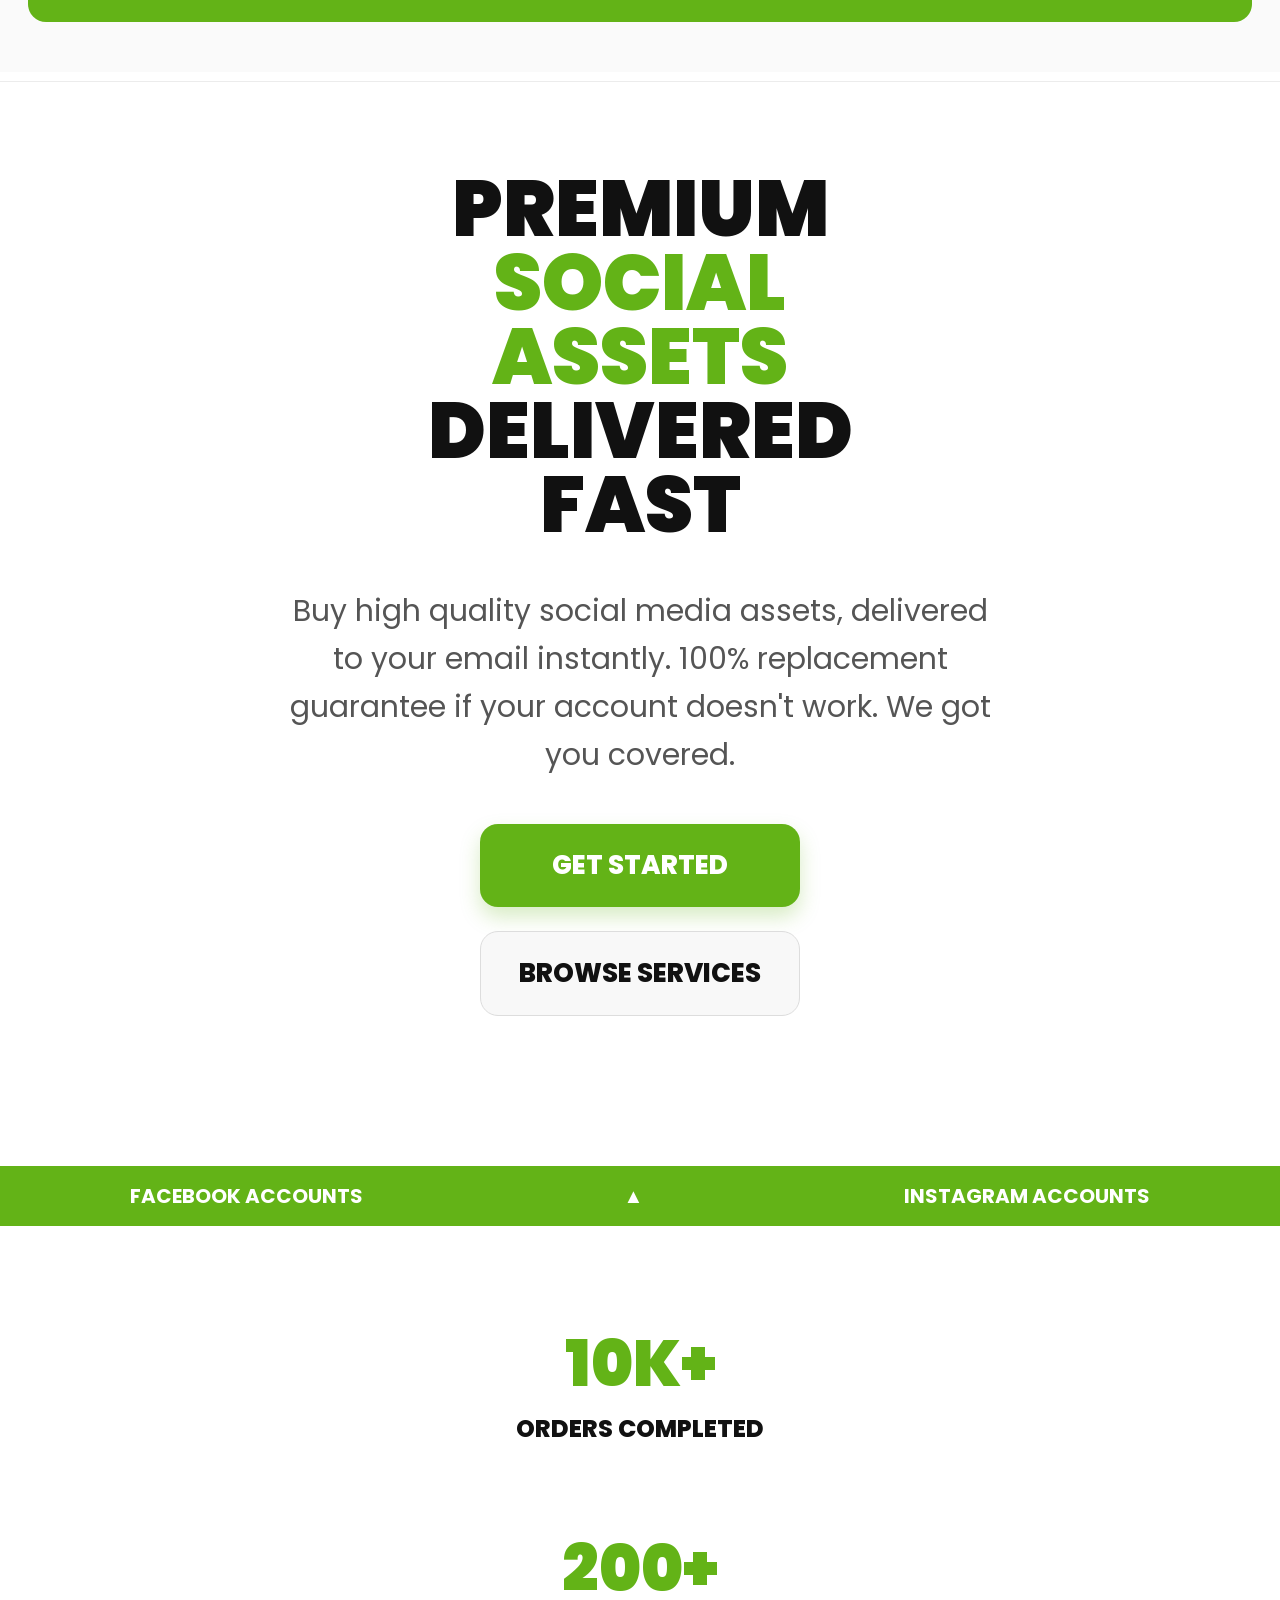
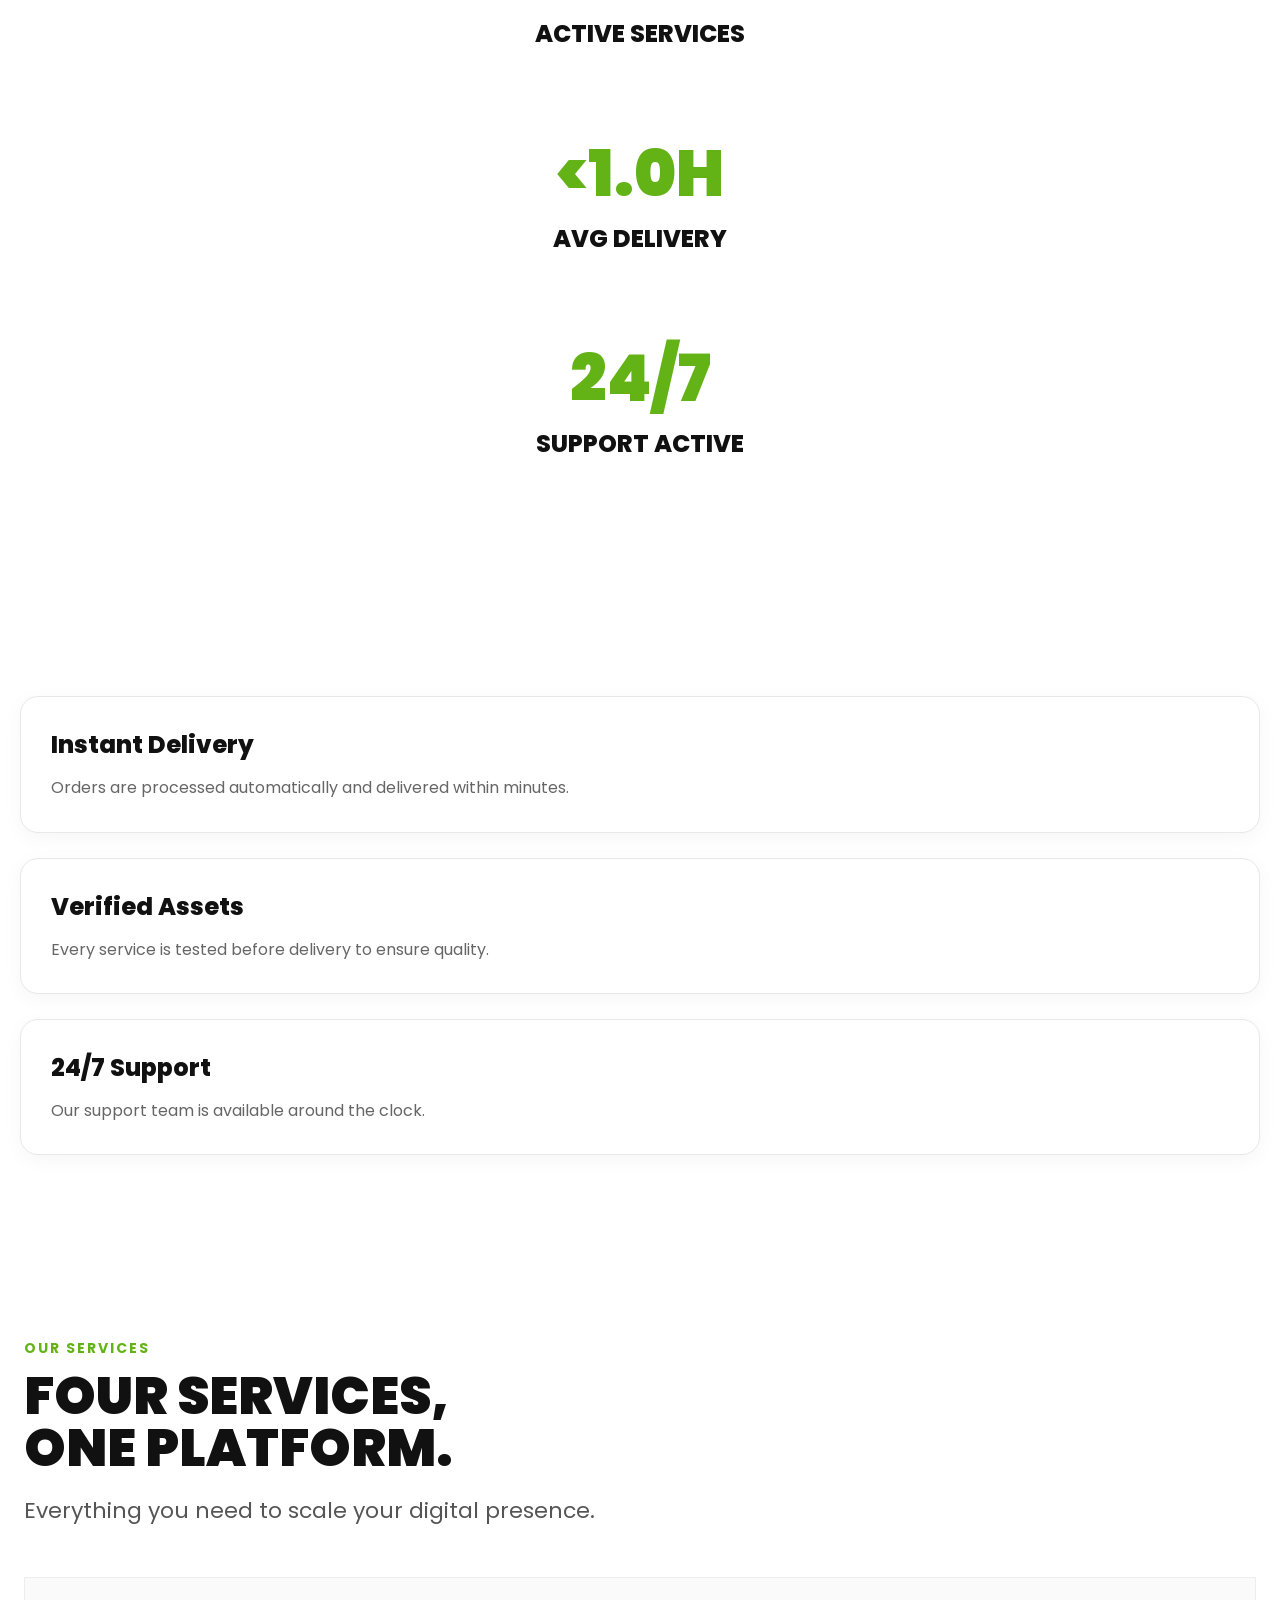
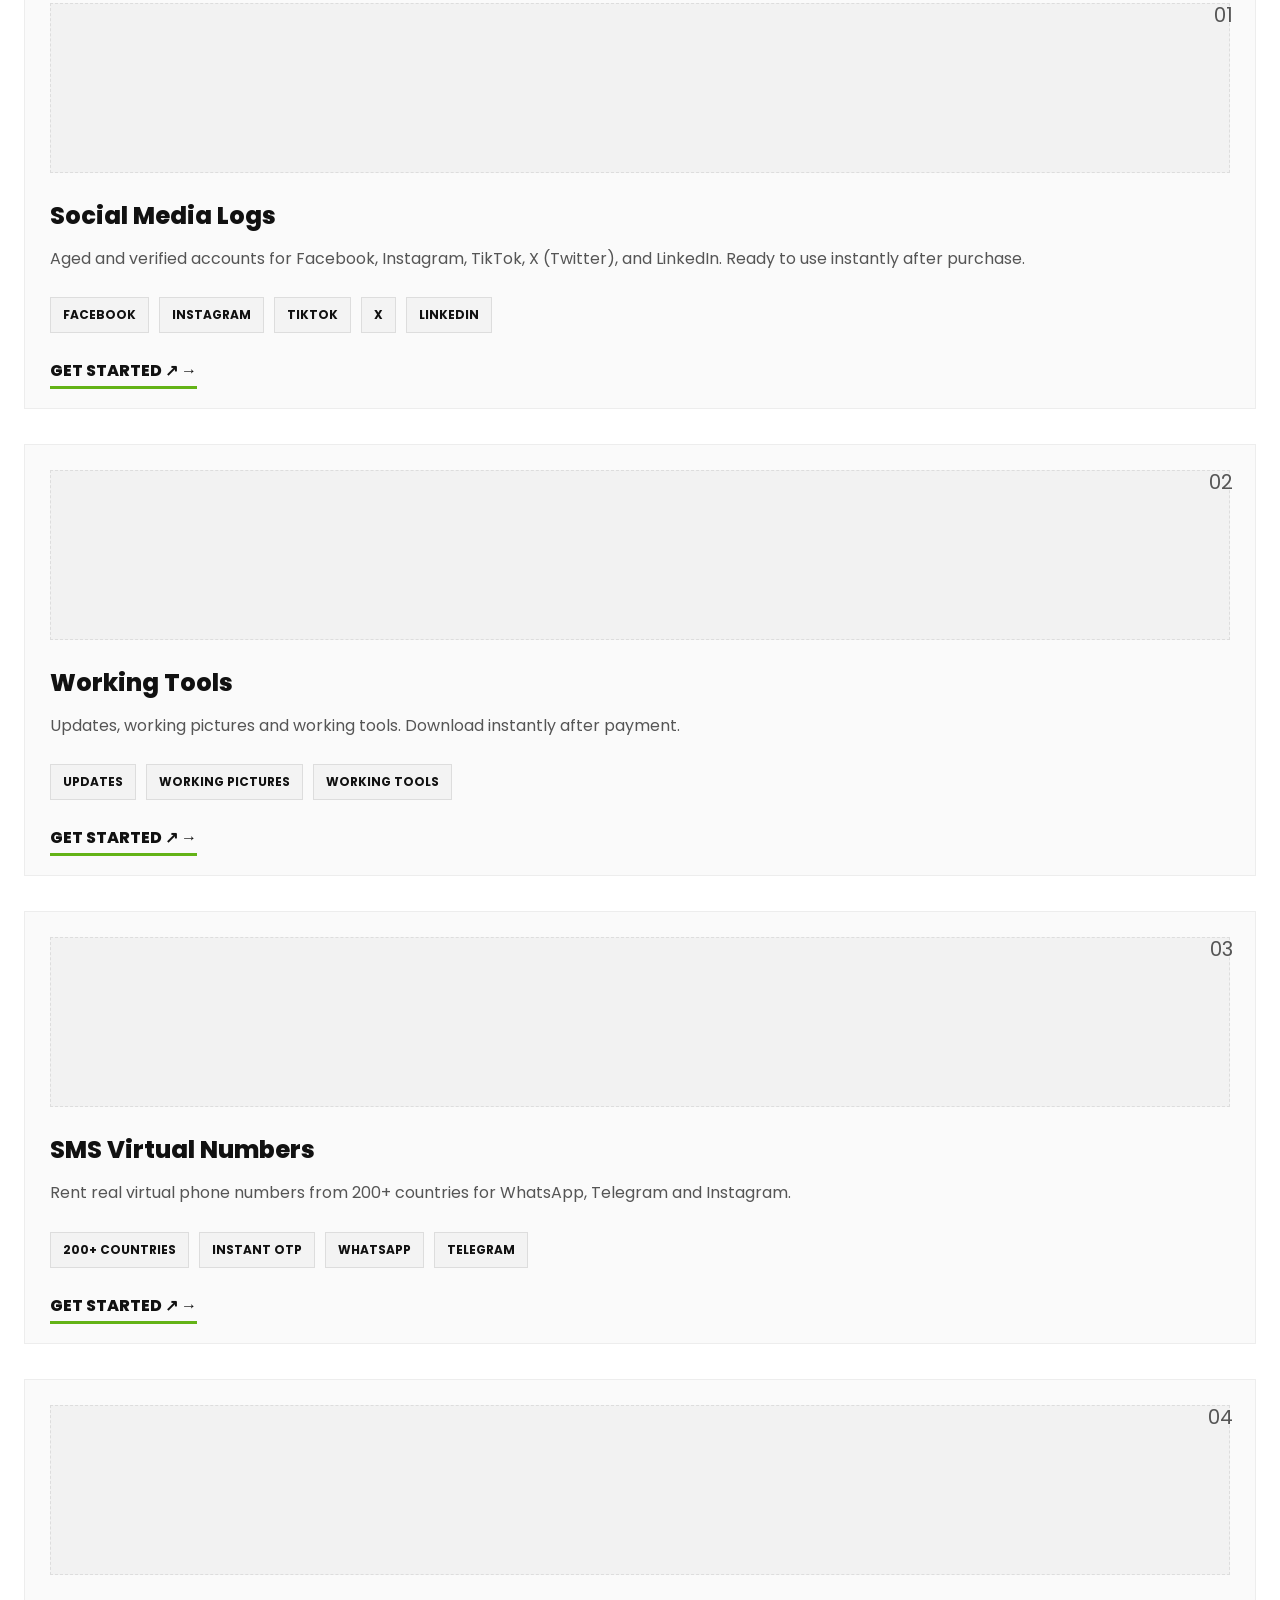
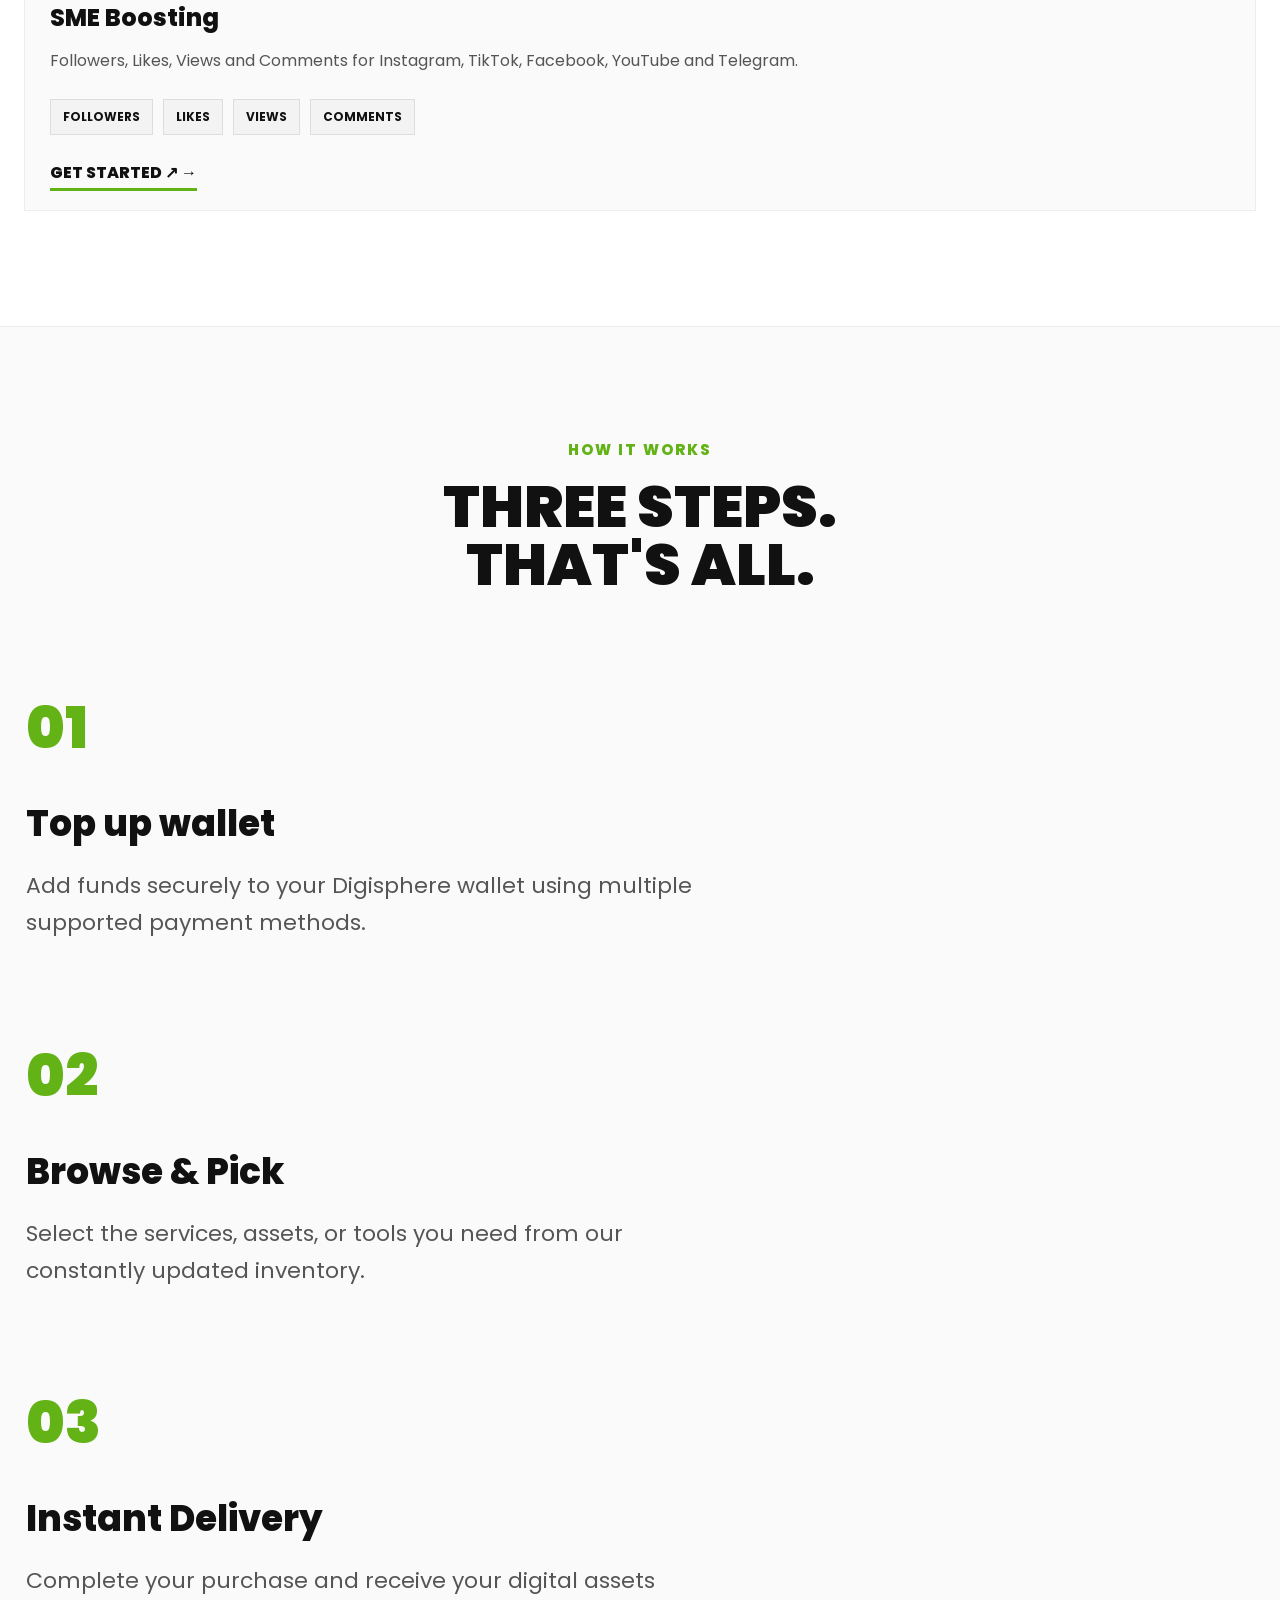
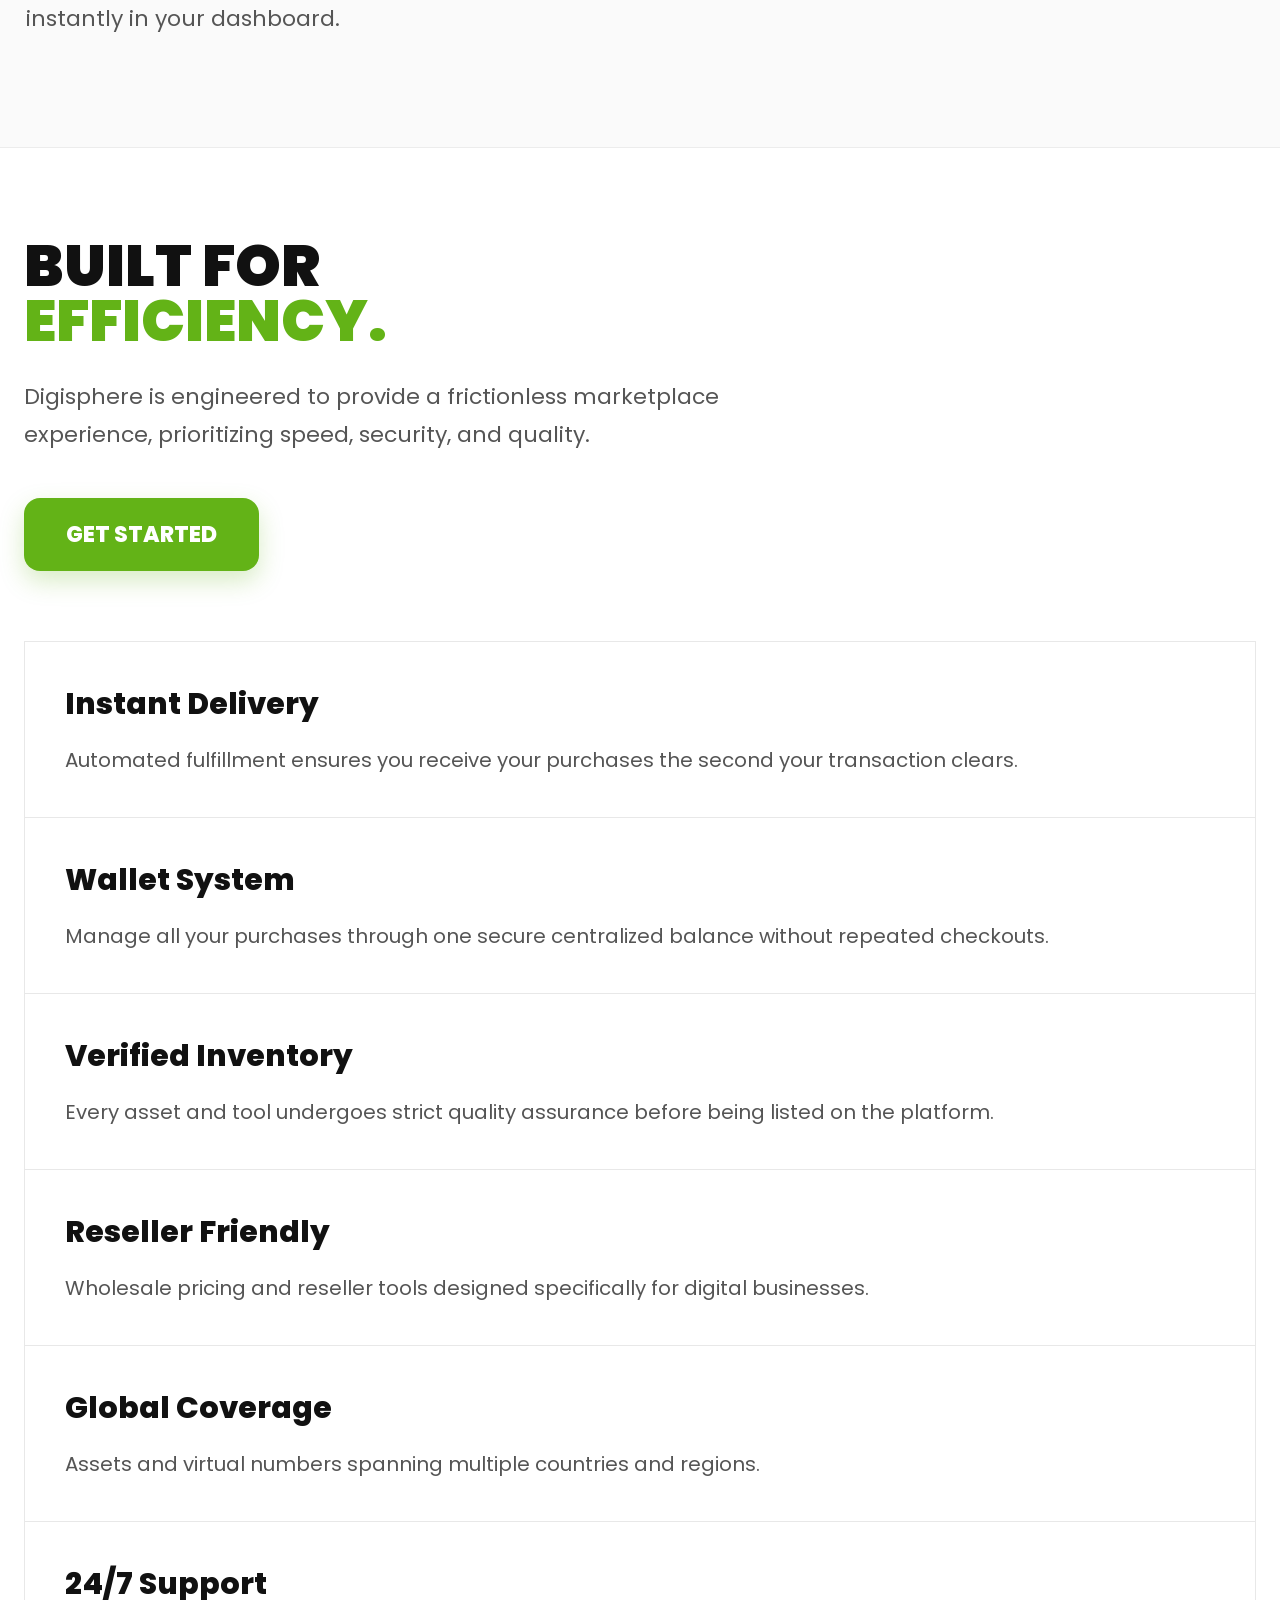
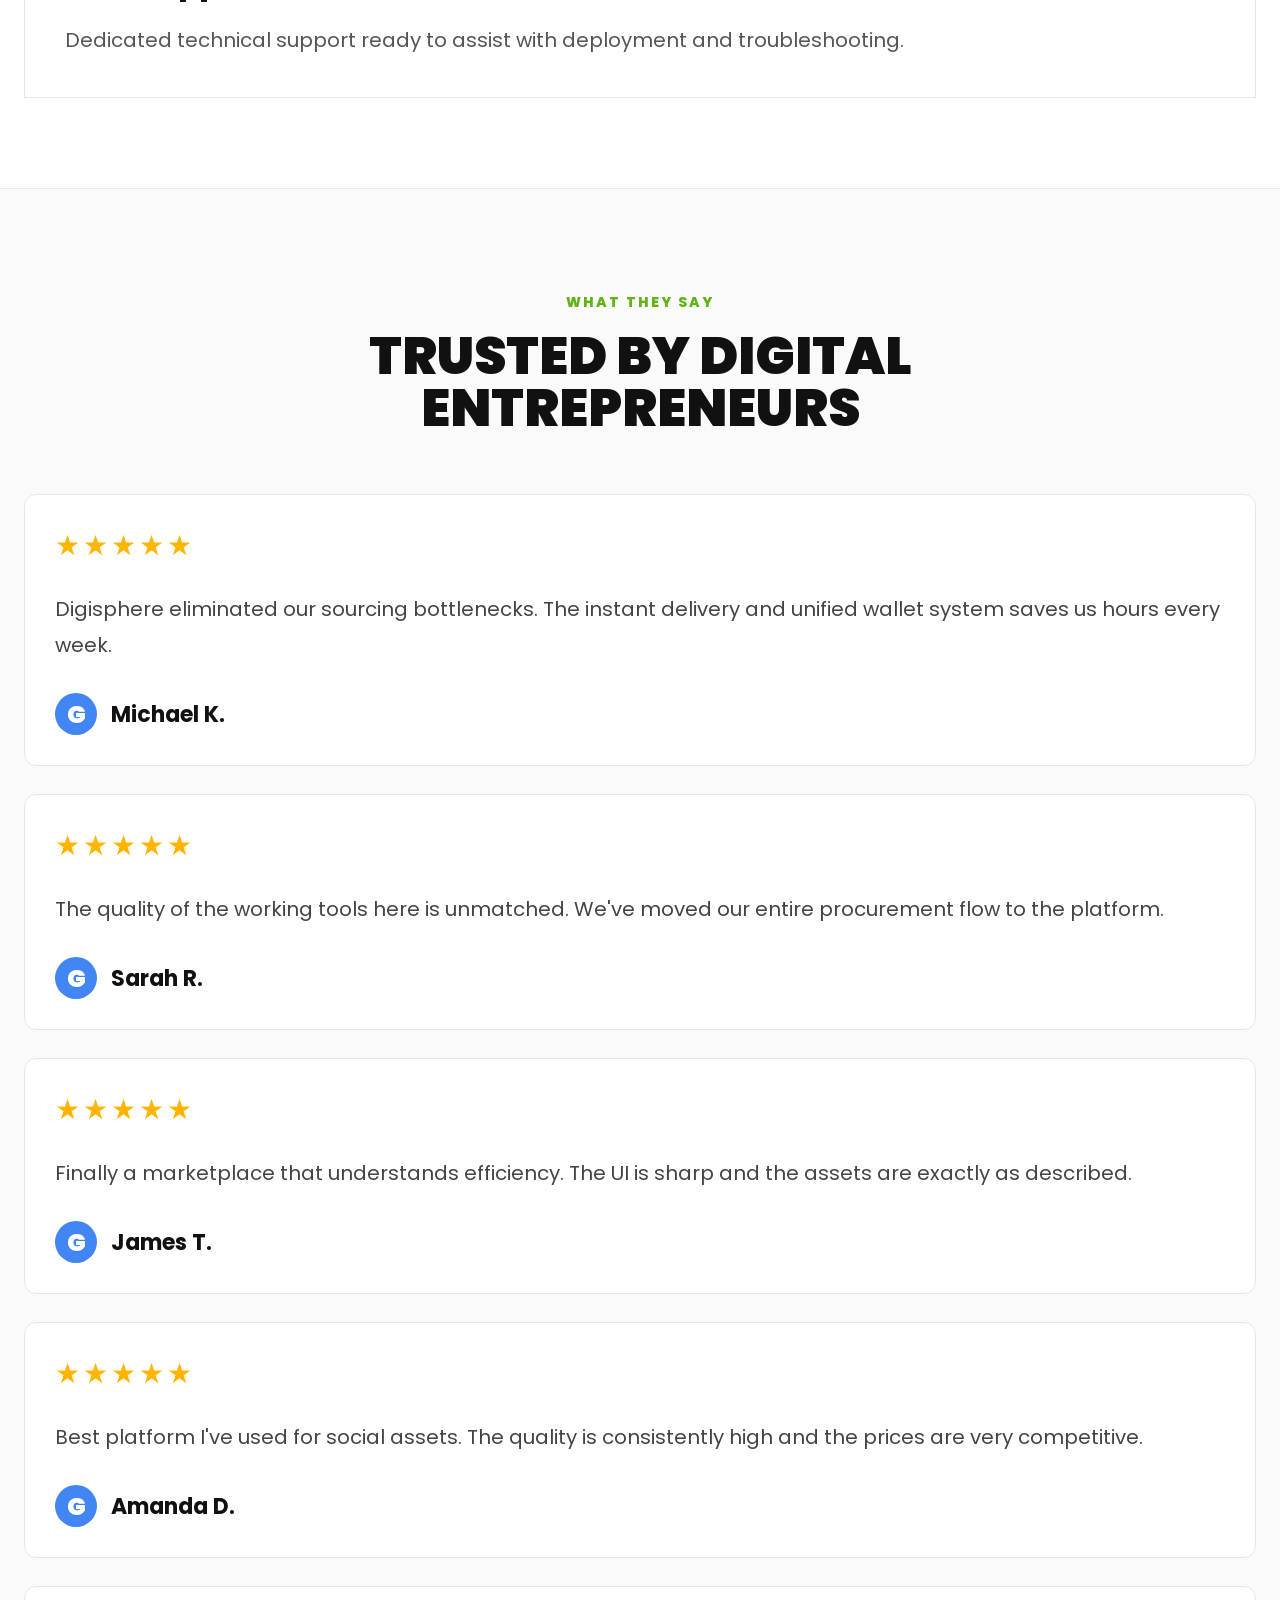
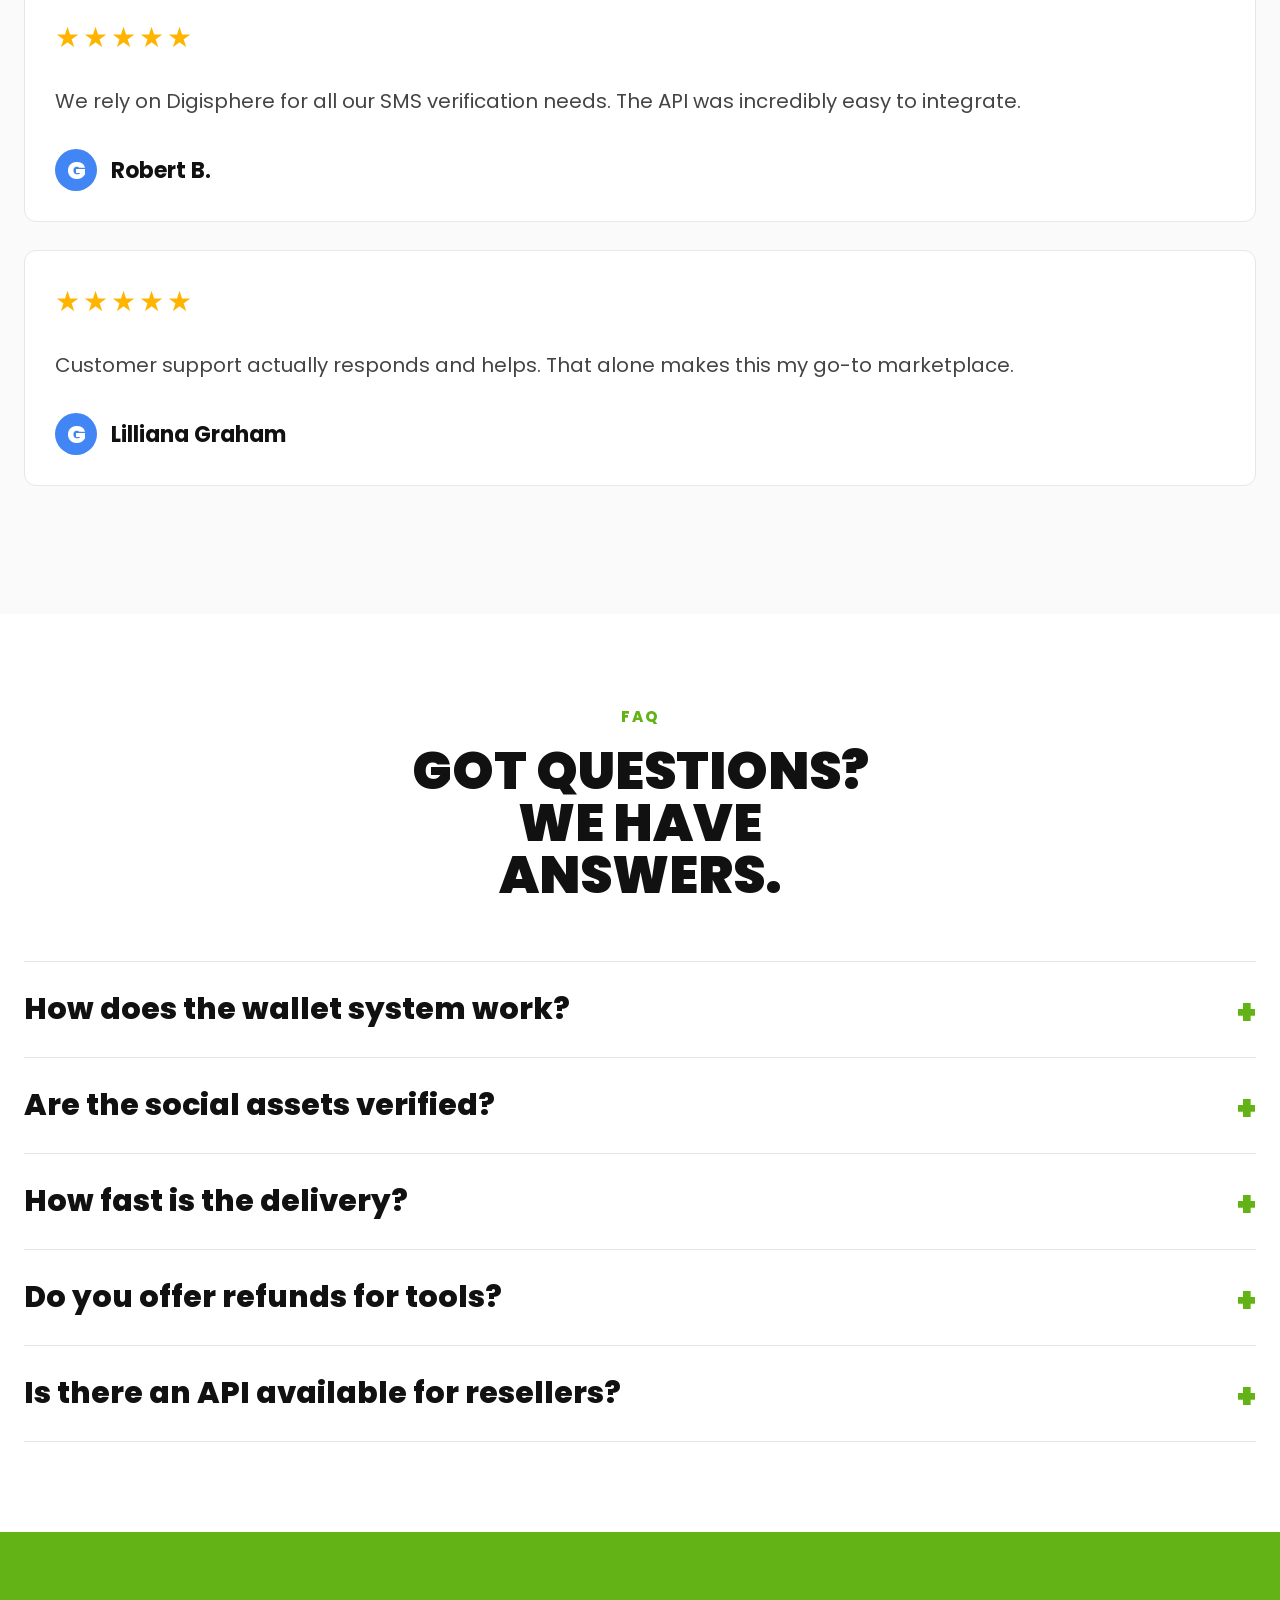
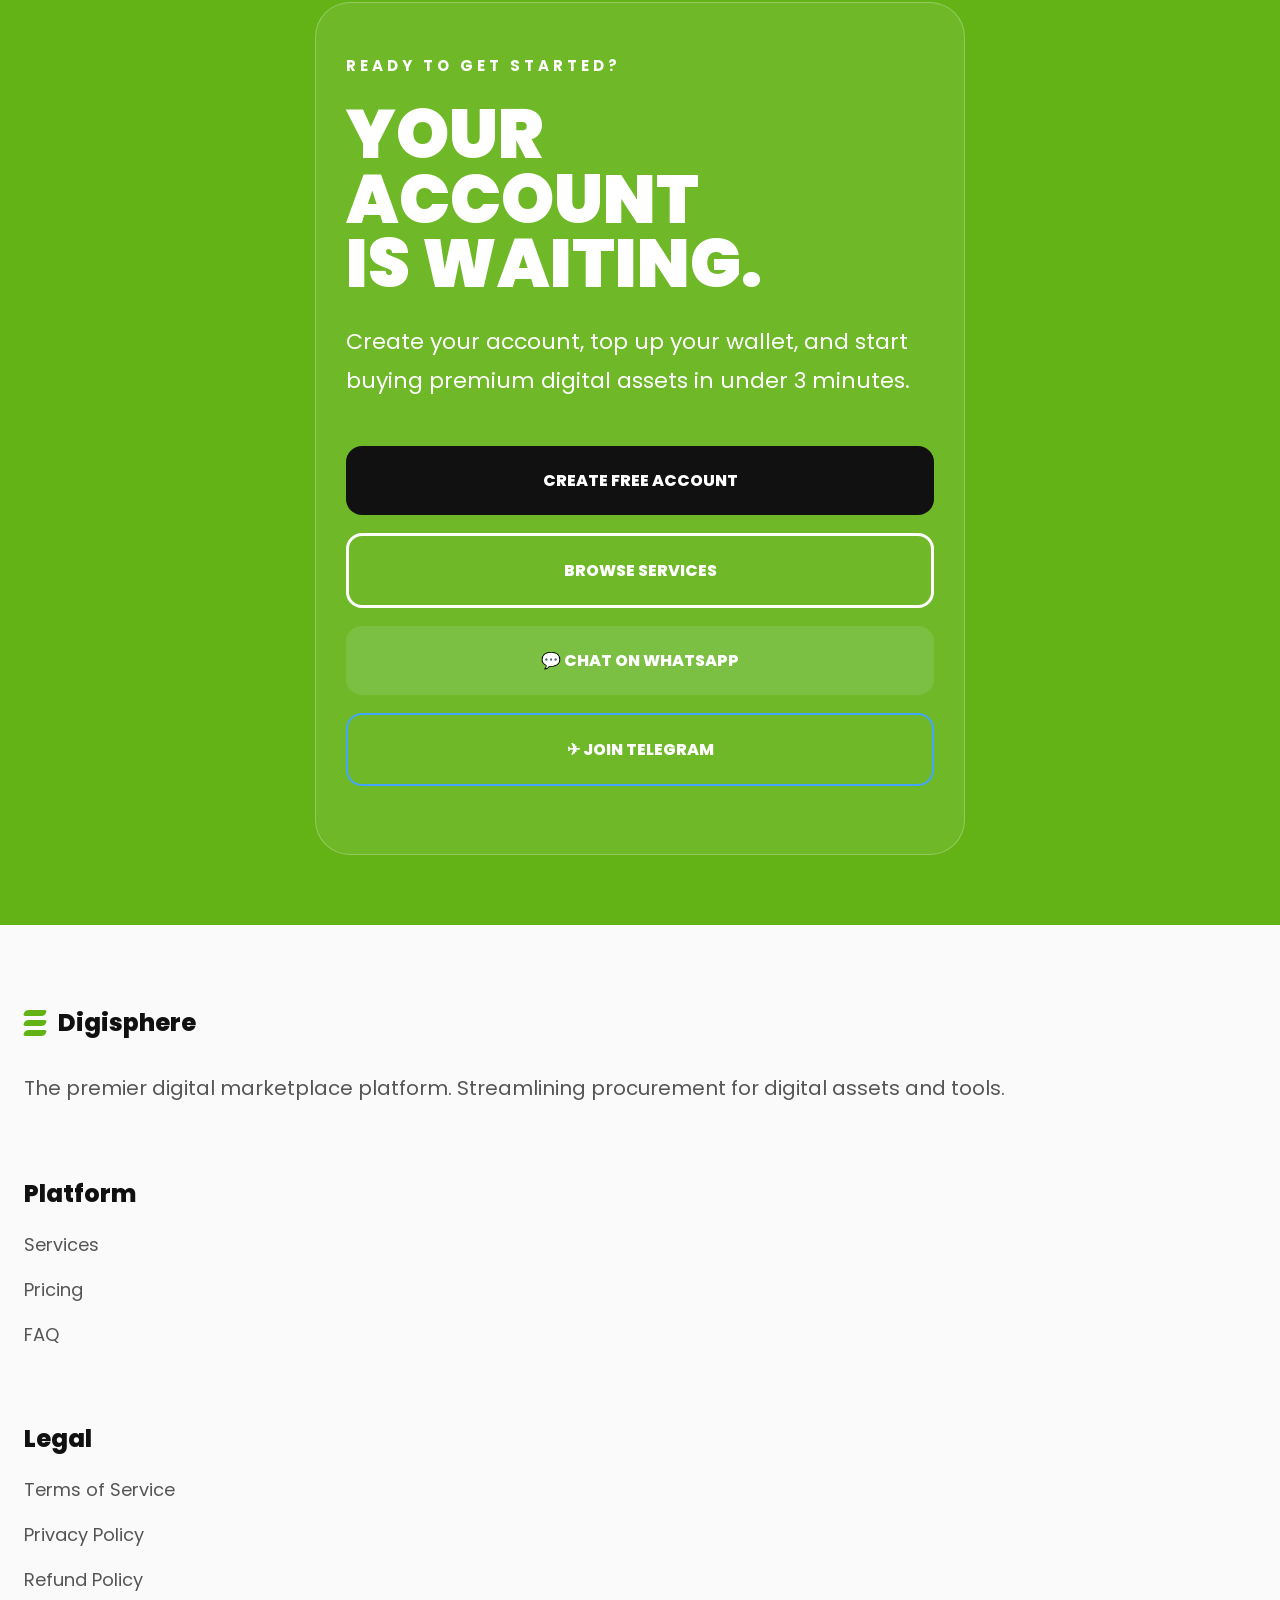
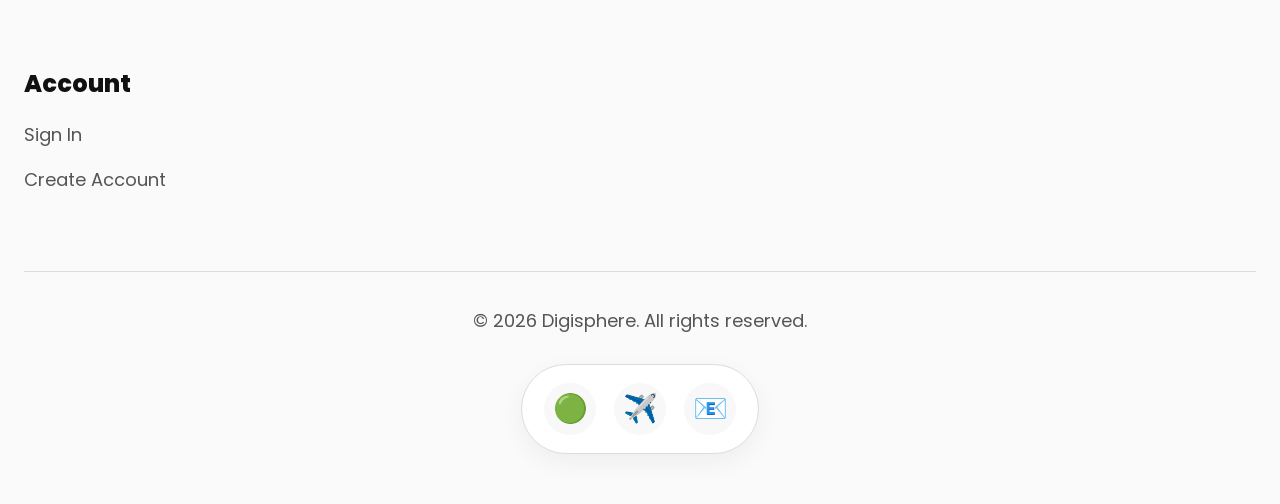
==== commit d0bb836d: "Fix typo in signup link in index.html" ====
--- a/index.html
+++ b/index.html
@@ -34,21 +34,19 @@
 
         <div class="moon">☾</div>
 
-        <input type="checkbox" id="menu-toggle">
-
-        <label for="menu-toggle" class="menu">
+        <div class="menu" id="menuBtn">
 
             <span></span>
             <span></span>
             <span></span>
 
-        </label>
+        </div>
 
     </div>
 
 </header>
 
-<nav class="mobile-menu">
+<nav class="mobile-menu" id="mobileMenu">
 
     <div class="menu-content">
 
@@ -56,8 +54,8 @@
 
         <hr>
 
-        <a href="#">Home</a>
-        <a href="#">Services</a>
+        <a href="index.html">Home</a>
+        <a href="">Services</a>
         <a href="#">About</a>
         <a href="#">Pricing</a>
         <a href="#">FAQ</a>
@@ -591,7 +589,7 @@
 
         </p>
 
-        <a href="singup.html" class="cta-main">
+        <a href="signup.html" class="cta-main">
             CREATE FREE ACCOUNT
         </a>
 
@@ -691,5 +689,13 @@
     </div>
 
 </footer>
-</body>
+<script>
+const menuBtn = document.getElementById("menuBtn");
+const mobileMenu = document.getElementById("mobileMenu");
+
+menuBtn.addEventListener("click", function () {
+    mobileMenu.classList.toggle("active");
+});
+</script>
+    </body>
 </html>
--- a/style.css
+++ b/style.css
@@ -264,44 +264,6 @@
 
 }
 /* ==========================
-   MOBILE MENU
-========================== */
-
-#menu-toggle{
-    display:none;
-}
-
-.mobile-menu{
-    position:fixed;
-    top:82px;
-    right:-280px;
-    width:280px;
-    height:100vh;
-    background:#fff;
-    box-shadow:-5px 0 25px rgba(0,0,0,.1);
-    transition:.35s ease;
-    z-index:999;
-    display:flex;
-    flex-direction:column;
-    padding:40px 25px;
-    gap:25px;
-}
-
-.mobile-menu a{
-    text-decoration:none;
-    color:#111;
-    font-size:18px;
-    font-weight:600;
-}
-
-#menu-toggle:checked ~ .mobile-menu{
-    right:0;
-}
-
-.mobile-menu a:hover{
-    color:#63b317;
-}
-/* ==========================
    FEATURES
 ========================== */
 
@@ -1171,24 +1133,20 @@
 }
 /* MOBILE MENU */
 
-#menu-toggle{
-    display:none;
-}
-
 .mobile-menu{
     position:fixed;
-    top:90px;
+    top:72px;
     left:0;
     width:100%;
-    height:calc(100vh - 90px);
+    height:calc(100vh - 72px);
     background:#fafafa;
-    transform:translateY(-120%);
+    transform:translateY(-100%);
     transition:.35s ease;
     z-index:999;
     overflow:auto;
 }
 
-#menu-toggle:checked ~ .mobile-menu{
+.mobile-menu.active{
     transform:translateY(0);
 }
 
@@ -1389,3 +1347,4 @@
 }
 
 }
+
